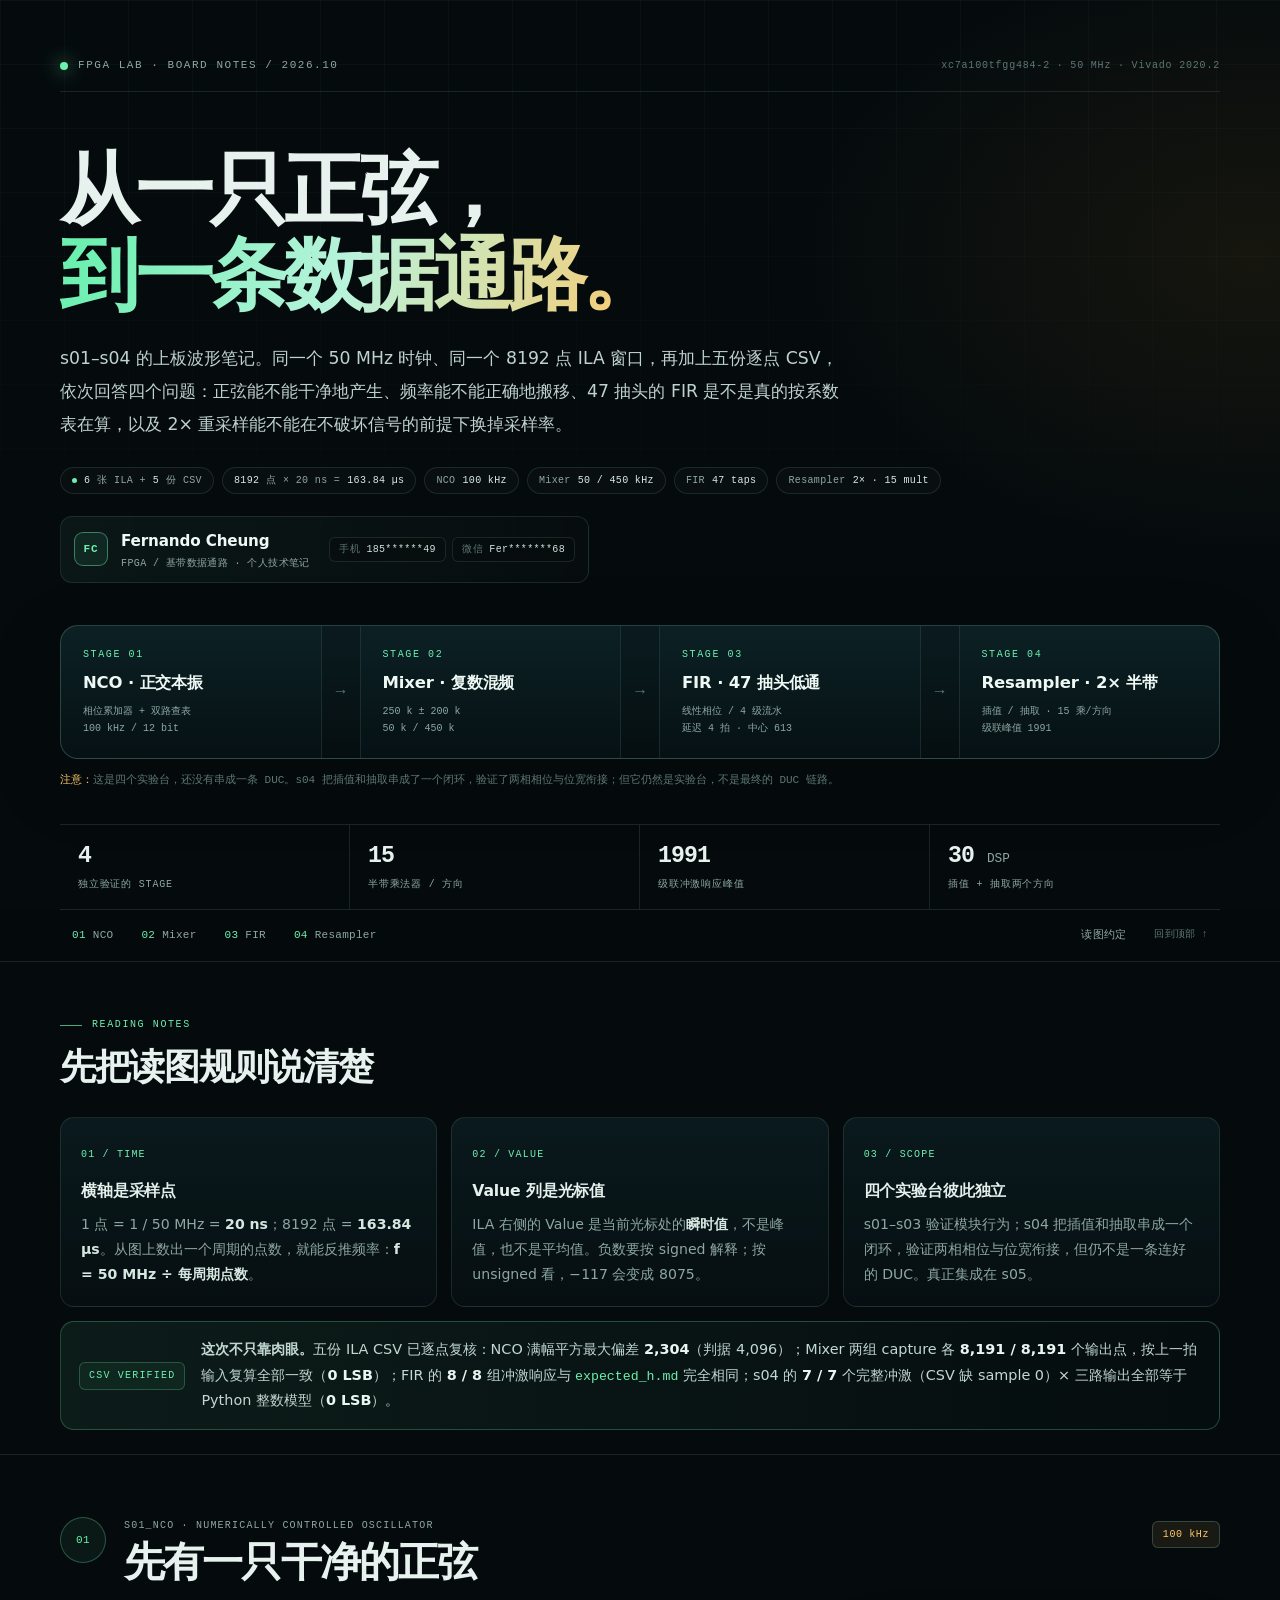
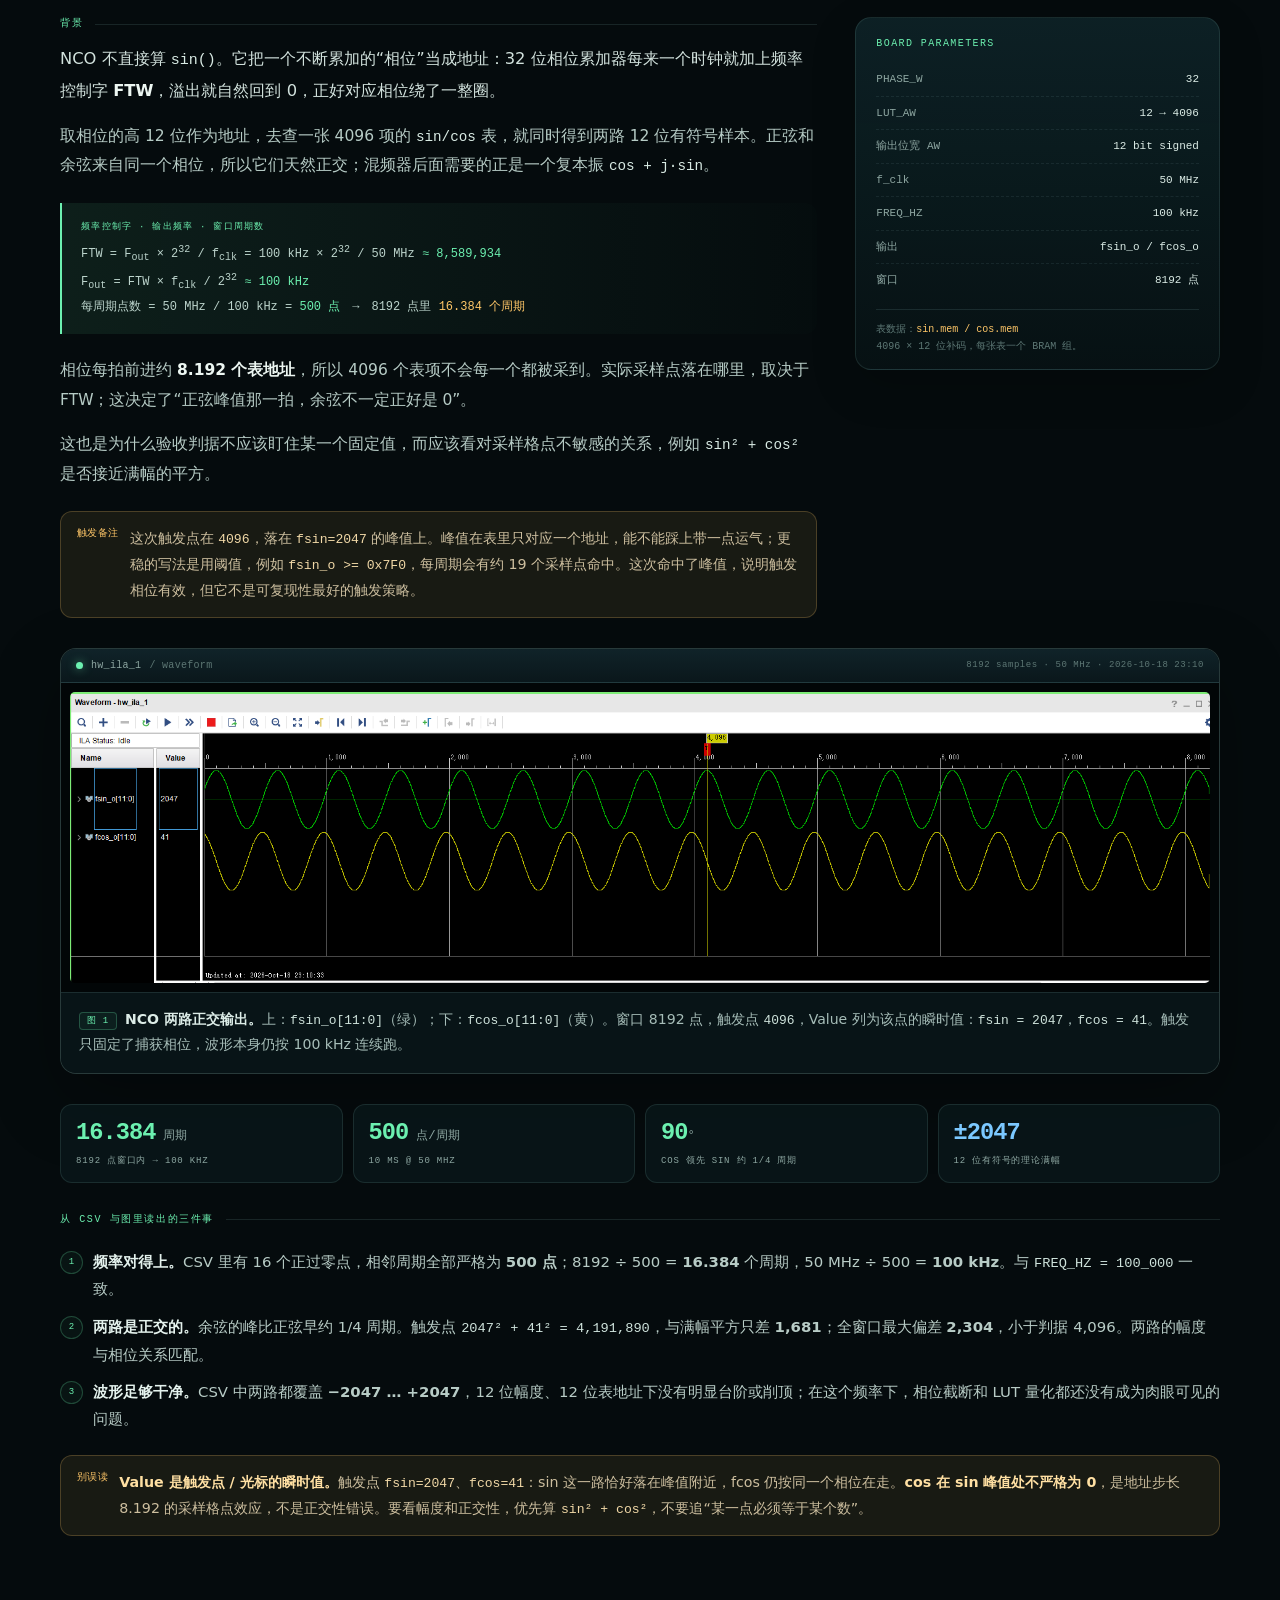
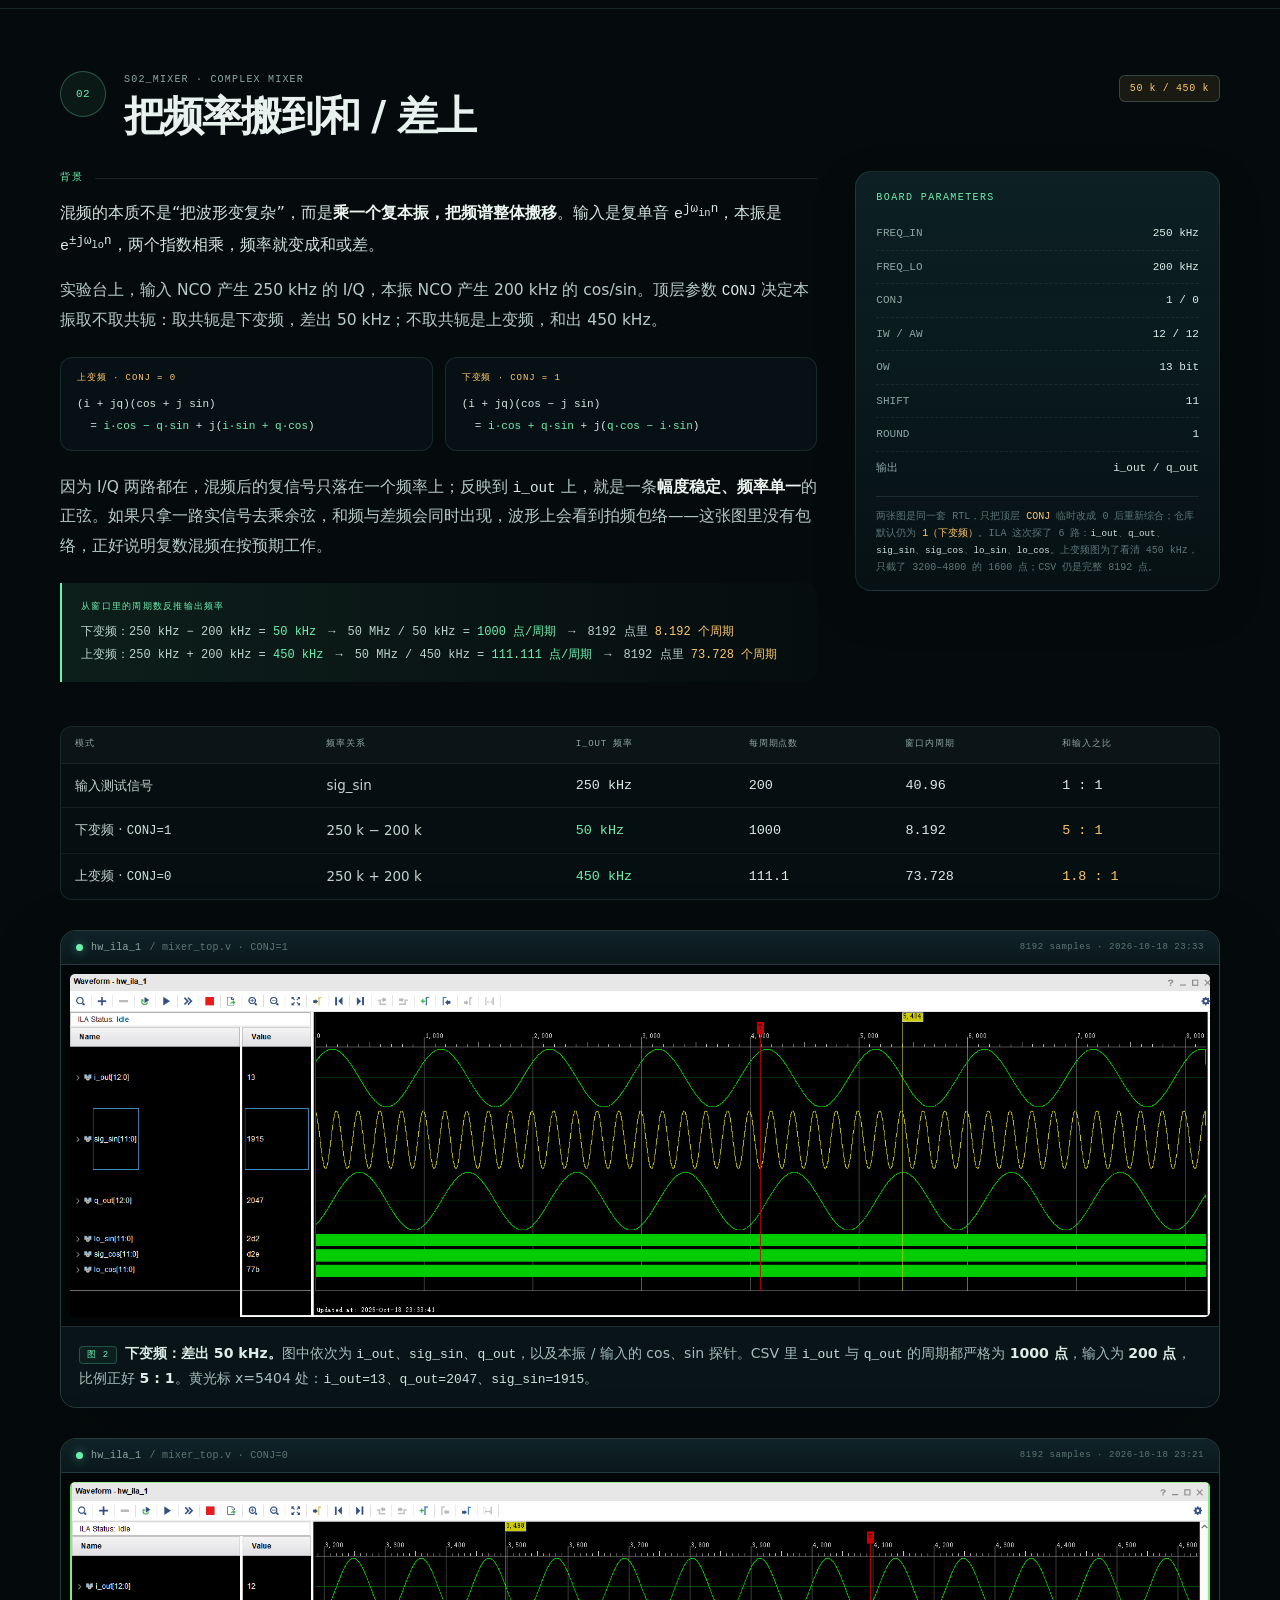
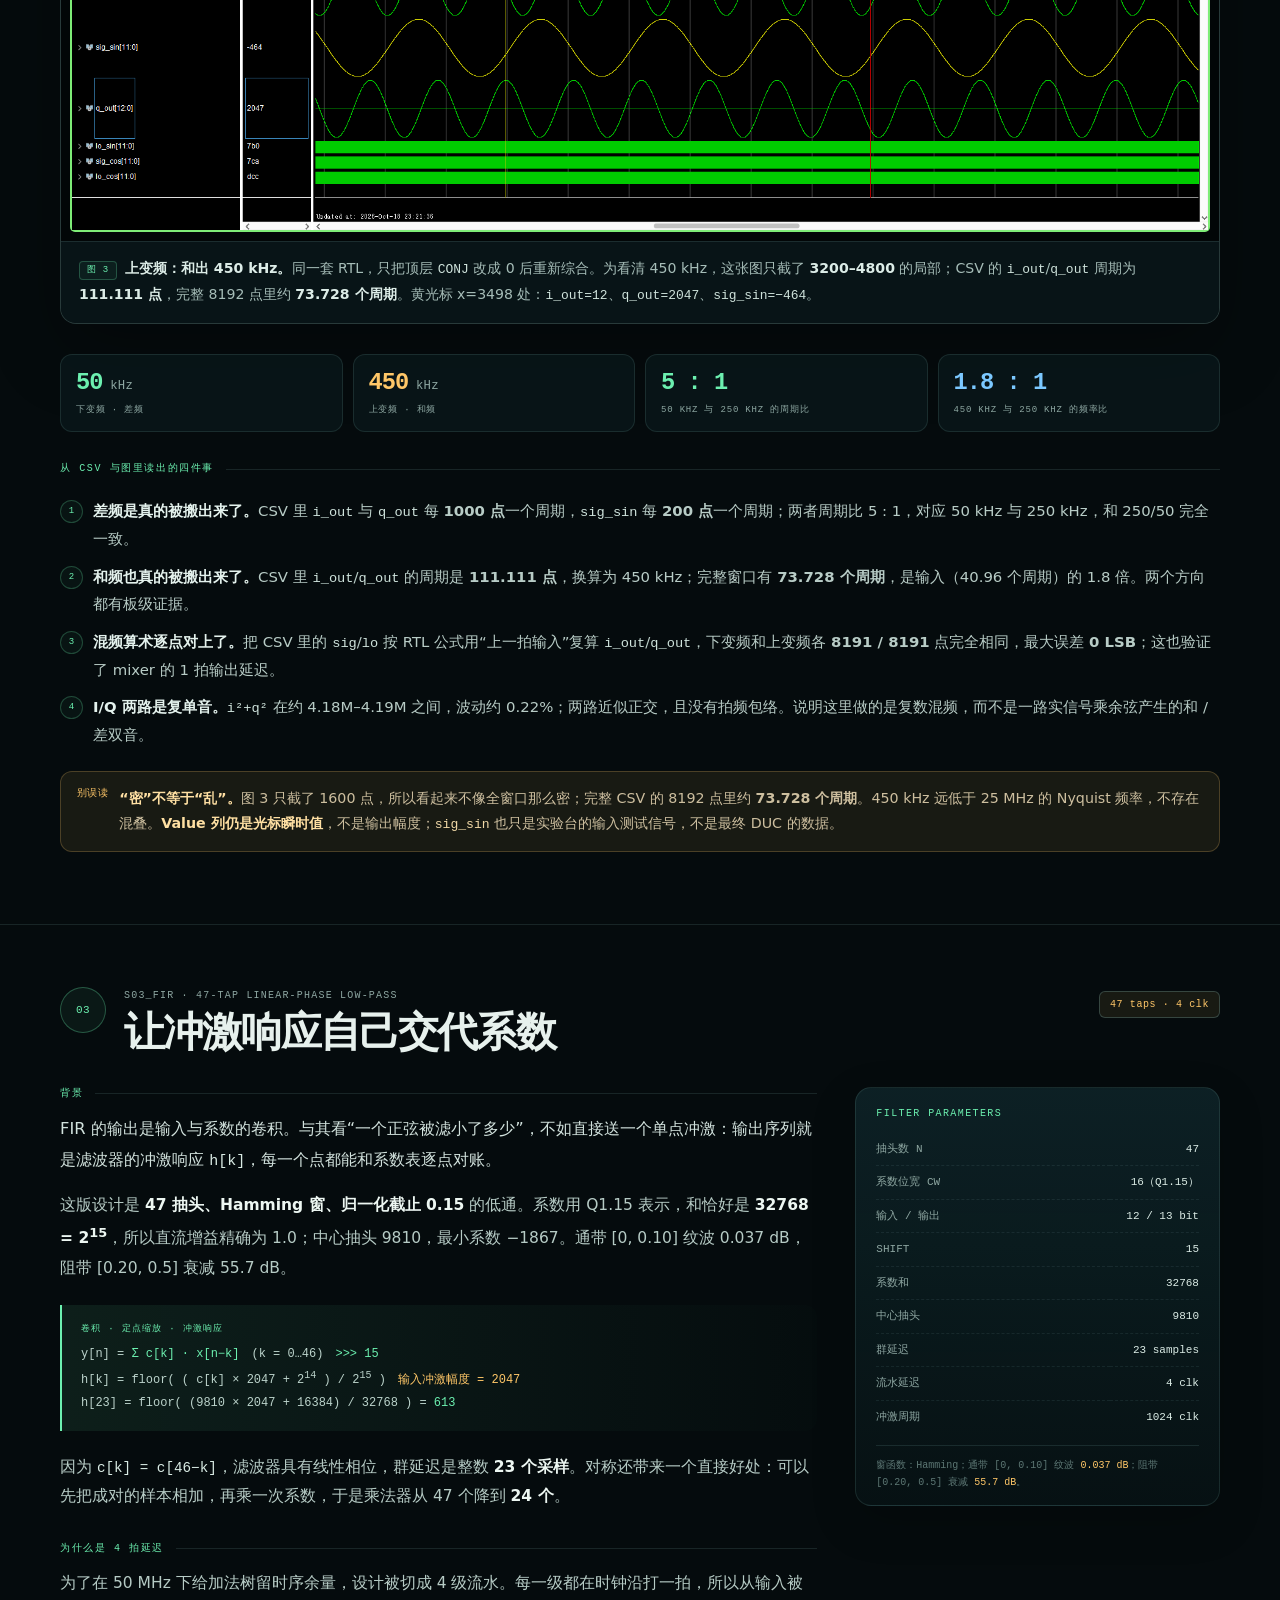
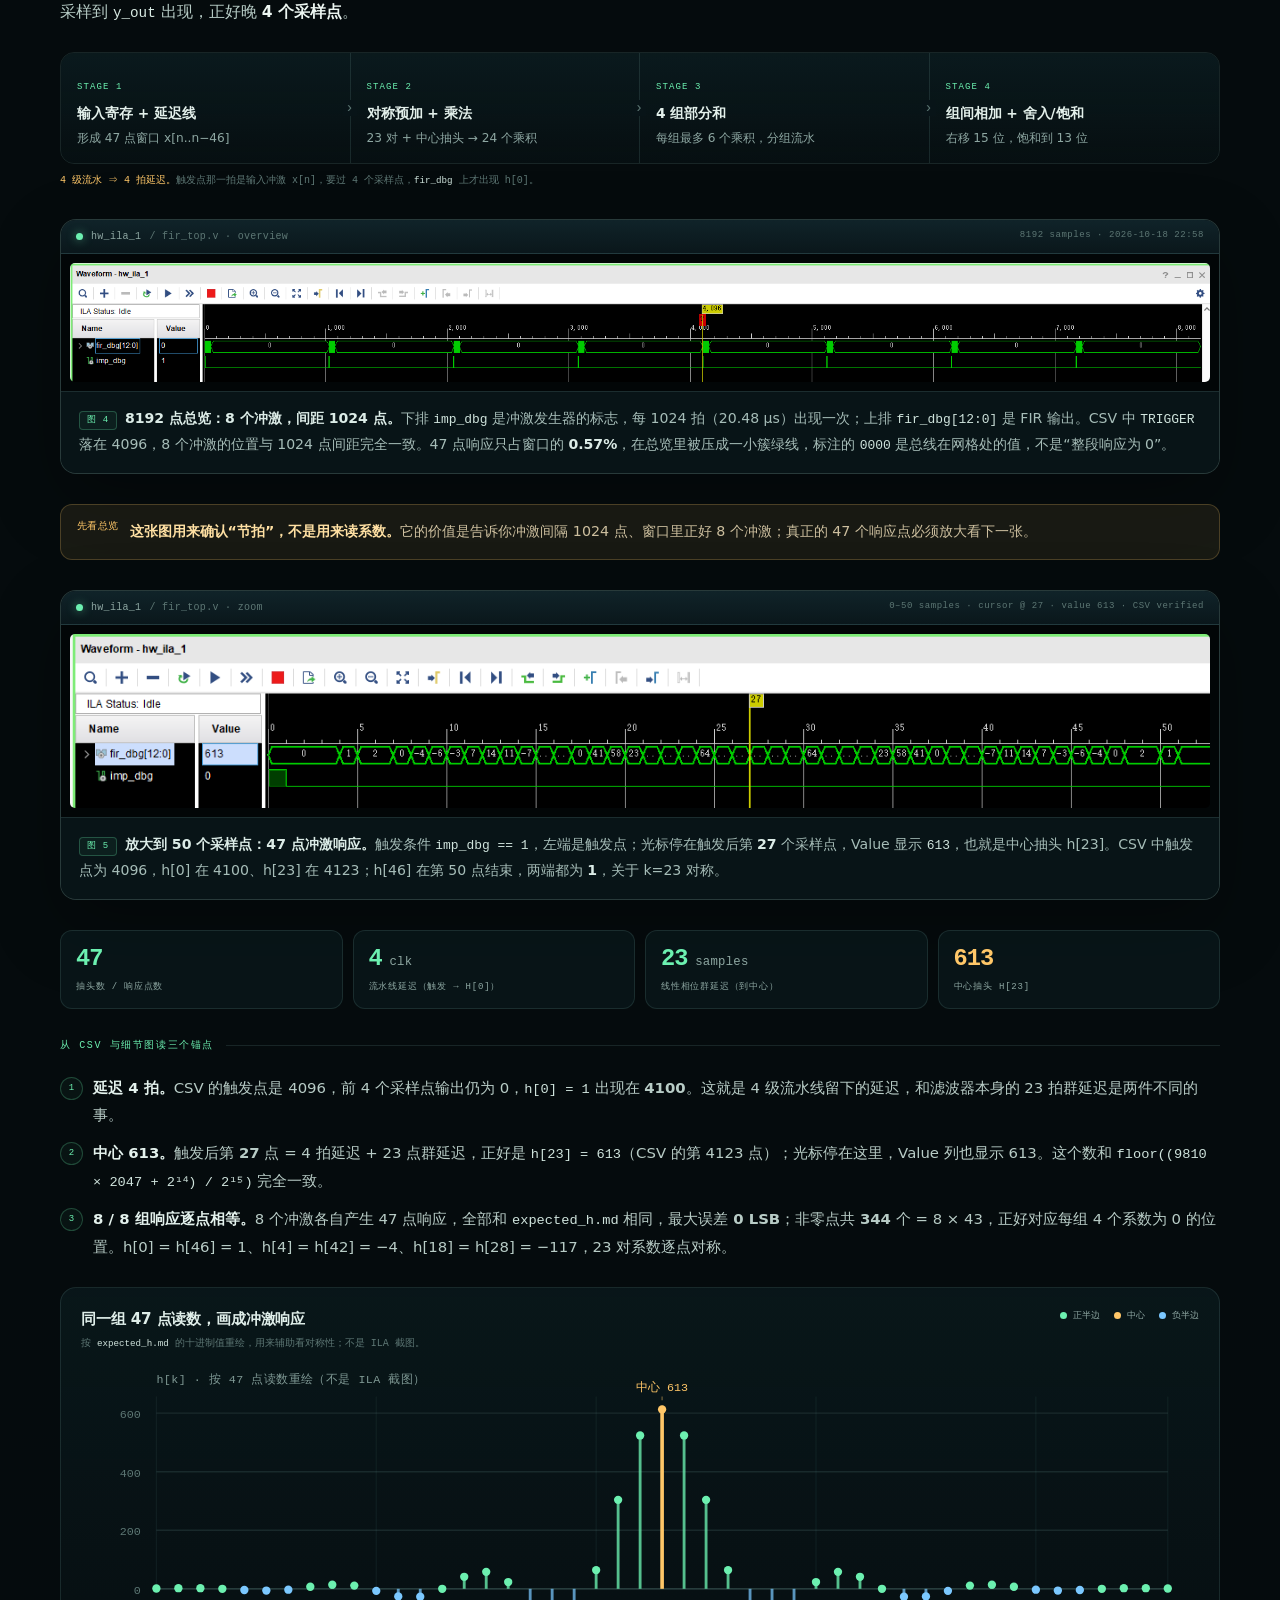
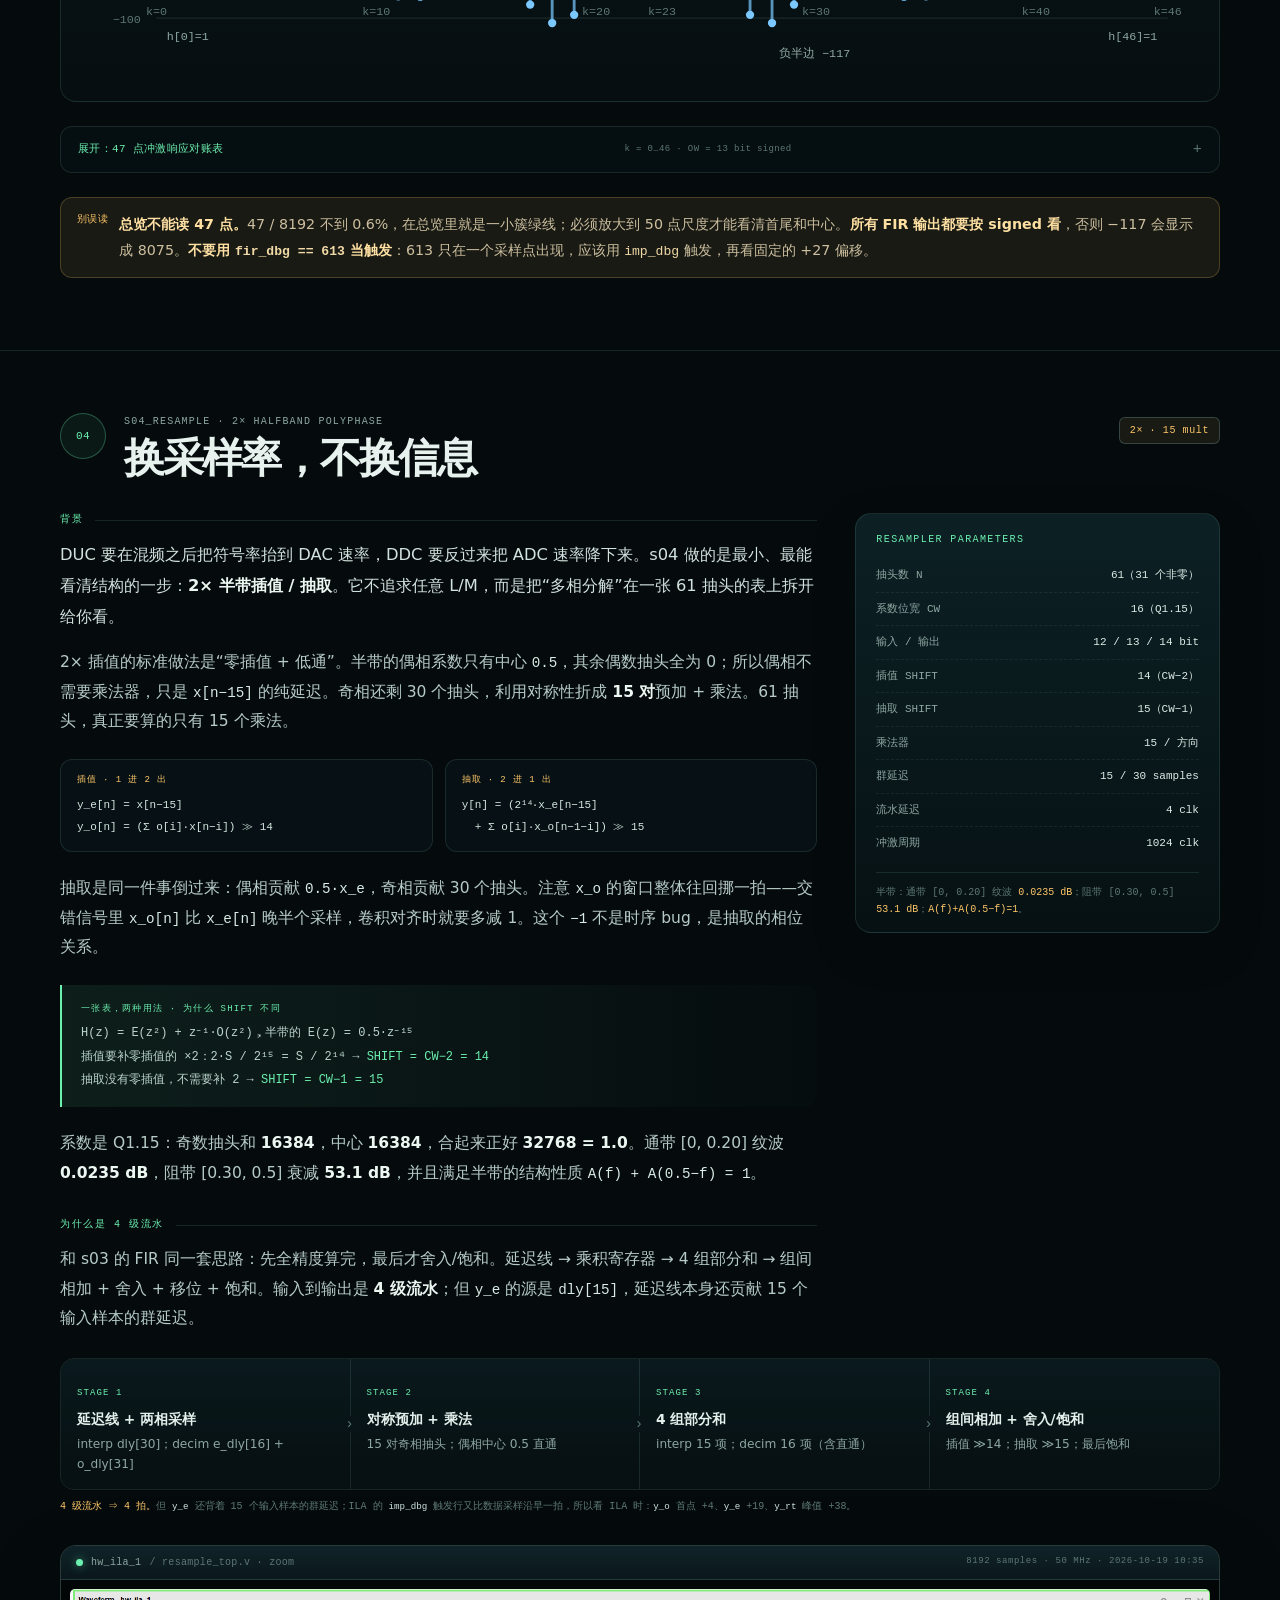
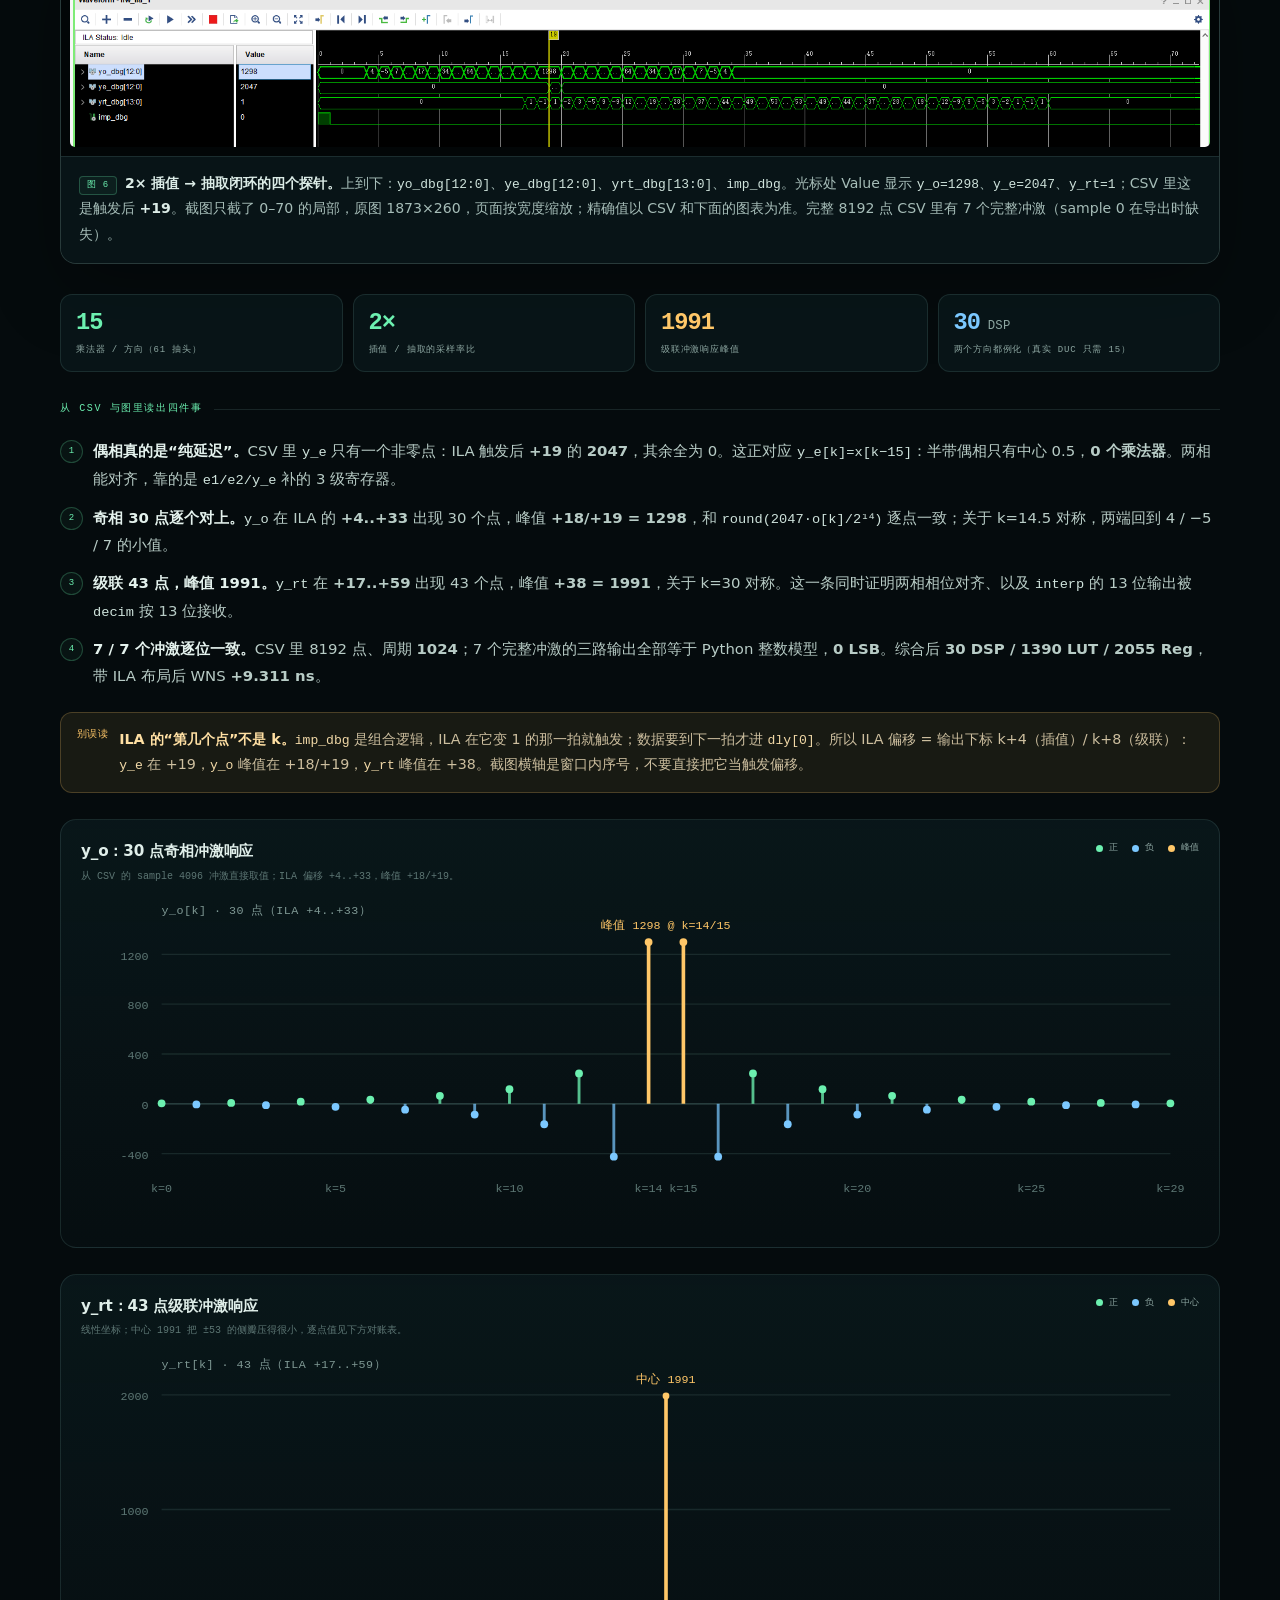
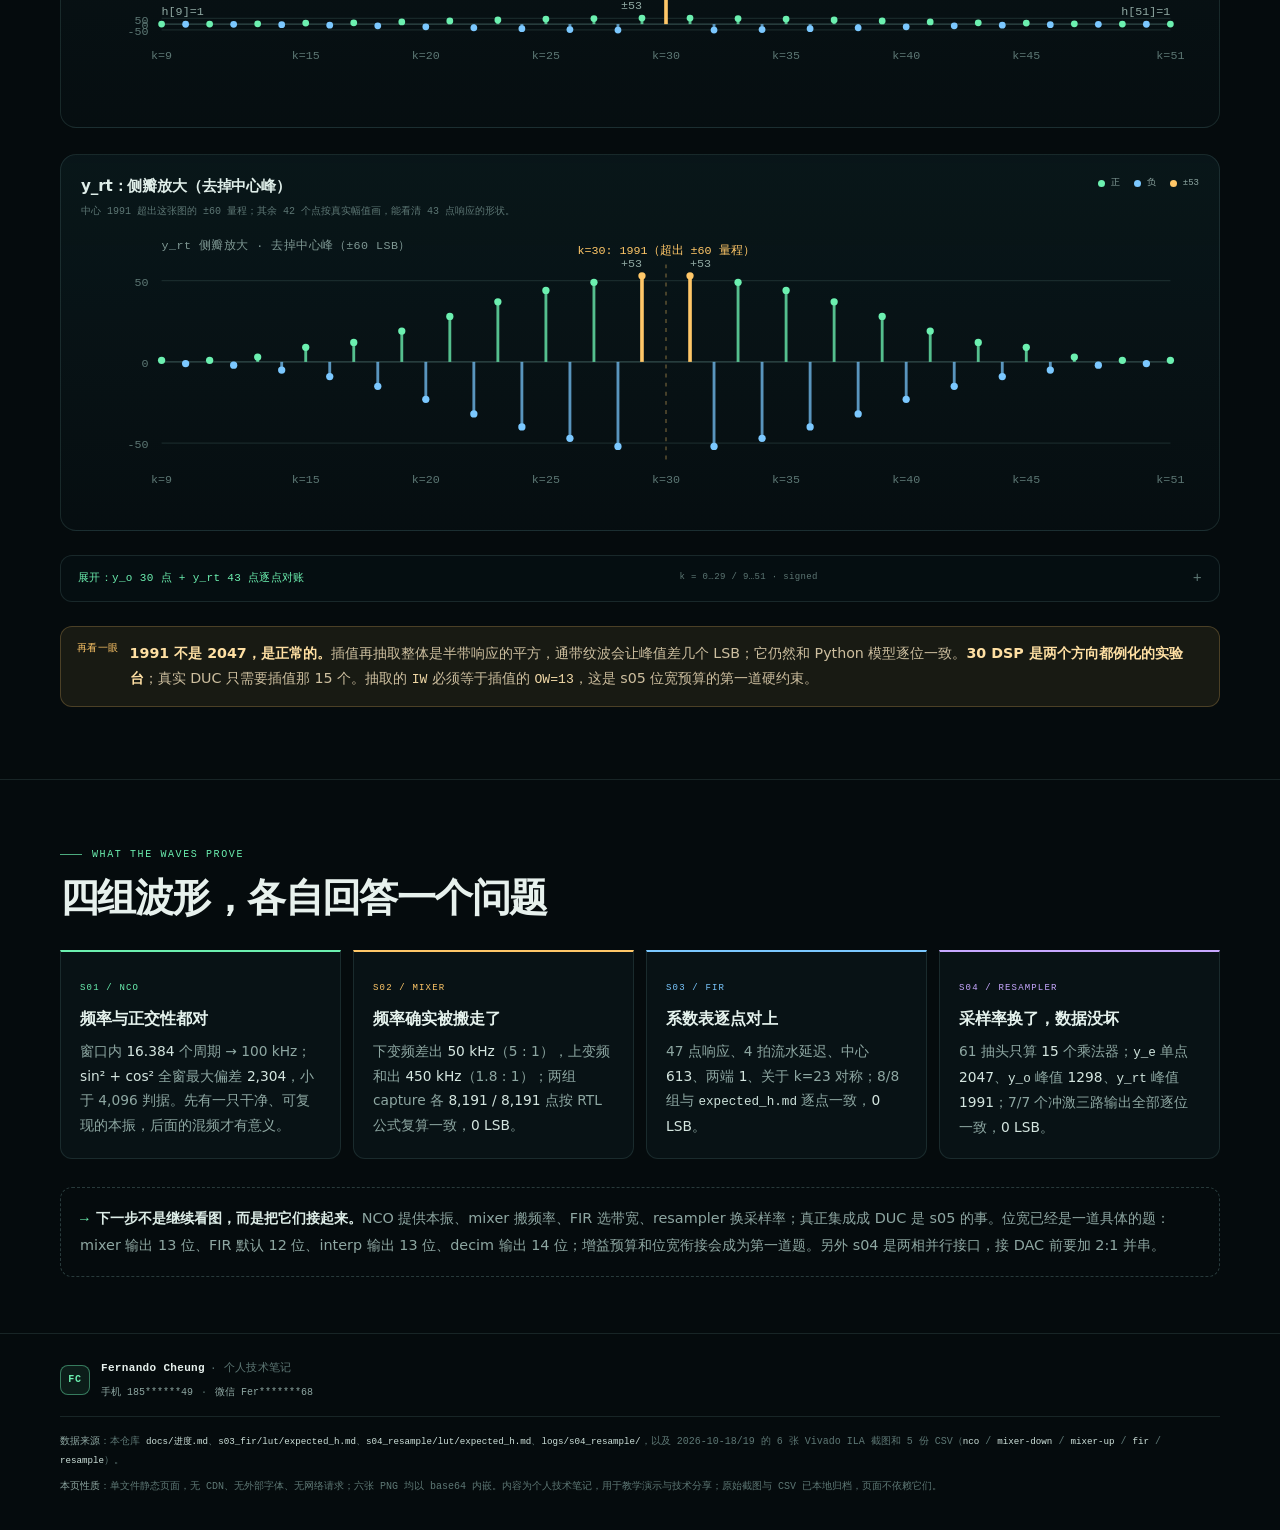
==== index.html @ c8199380 "add s01-s04 FPGA showcase page" ====
<!DOCTYPE html>
<html lang="zh-CN">
<head>
<meta charset="UTF-8">
<meta name="viewport" content="width=device-width, initial-scale=1.0">
<meta name="color-scheme" content="dark">
<meta name="description" content="FPGA 基带数据通路 s01–s04 的 ILA 上板波形与 CSV 对账笔记：100 kHz NCO、复数混频的和频/差频、47 抽头 FIR、2× 半带插值/抽取。作者 Fernando Cheung。">
<meta name="author" content="Fernando Cheung">
<title>从一只正弦，到一条数据通路 · s01–s04 ILA + CSV 波形笔记</title>
<style>
:root{
  --bg:#050b0d;
  --bg-2:#071419;
  --panel:rgba(12,28,32,.82);
  --panel-2:rgba(8,19,22,.9);
  --line:rgba(133,184,178,.15);
  --line-strong:rgba(133,184,178,.28);
  --text:#e7f1ed;
  --body:#b6cbc5;
  --muted:#8ea7a2;
  --faint:#5d7774;
  --green:#6cf0b0;
  --green-soft:rgba(108,240,176,.10);
  --amber:#ffc768;
  --amber-soft:rgba(255,199,104,.08);
  --blue:#7bc8ff;
  --violet:#c8a8ff;
  --red:#ff8a80;
  --mono:"Cascadia Code","SFMono-Regular","SF Mono",Consolas,"Liberation Mono",monospace;
  --sans:"Segoe UI","PingFang SC","Hiragino Sans GB","Microsoft YaHei",system-ui,-apple-system,sans-serif;
}
*,*::before,*::after{box-sizing:border-box}
html{scroll-behavior:smooth}
body{
  margin:0;
  background:
    radial-gradient(900px 620px at 8% -8%, rgba(32,110,92,.23), transparent 64%),
    radial-gradient(760px 500px at 98% 2%, rgba(143,99,26,.12), transparent 60%),
    var(--bg);
  color:var(--body);
  font-family:var(--sans);
  font-size:16px;
  line-height:1.75;
  -webkit-font-smoothing:antialiased;
  text-rendering:optimizeLegibility;
}
body::before{
  content:"";
  position:fixed;
  inset:0;
  z-index:-1;
  pointer-events:none;
  background-image:
    linear-gradient(rgba(125,182,174,.055) 1px, transparent 1px),
    linear-gradient(90deg, rgba(125,182,174,.055) 1px, transparent 1px);
  background-size:64px 64px;
  -webkit-mask-image:linear-gradient(to bottom, rgba(0,0,0,.85), transparent 72%);
  mask-image:linear-gradient(to bottom, rgba(0,0,0,.85), transparent 72%);
}
::selection{background:rgba(108,240,176,.25);color:#fff}
img{max-width:100%;display:block}
a{color:inherit}
code{font-family:var(--mono);font-size:.92em;color:#cfe3dc}
.wrap{width:min(1160px, calc(100% - 48px));margin-inline:auto}

/* ---------- hero ---------- */
.hero{padding:58px 0 0}
.topline{
  display:flex;align-items:center;justify-content:space-between;gap:20px;
  padding-bottom:18px;border-bottom:1px solid var(--line);
}
.brand{display:flex;align-items:center;gap:10px;color:var(--muted);
  font:11px/1.4 var(--mono);letter-spacing:.14em;text-transform:uppercase}
.brand-dot{width:8px;height:8px;border-radius:50%;background:var(--green);
  box-shadow:0 0 18px rgba(108,240,176,.9);flex:none}
.topline .board{font:10px/1.4 var(--mono);letter-spacing:.08em;color:var(--faint);
  text-align:right;white-space:nowrap}
.hero h1{
  margin:56px 0 24px;
  max-width:1040px;
  color:var(--text);
  font-size:clamp(2.5rem, 6.2vw, 5.15rem);
  line-height:1.07;
  letter-spacing:-.055em;
  font-weight:760;
}
.hero h1 span{
  color:transparent;
  background:linear-gradient(108deg, var(--green) 4%, #b8f3dc 48%, var(--amber) 102%);
  -webkit-background-clip:text;background-clip:text;
}
.lede{max-width:780px;margin:0;color:#c0d2cd;font-size:clamp(1rem,1.35vw,1.13rem);line-height:1.9}
.meta{display:flex;flex-wrap:wrap;gap:8px;margin:26px 0 0}
.chip{
  display:inline-flex;align-items:center;gap:7px;
  border:1px solid var(--line);border-radius:999px;
  padding:6px 11px;background:rgba(255,255,255,.018);
  color:var(--muted);font:10px/1.3 var(--mono);letter-spacing:.035em;
}
.chip b{color:#d9ebe4;font-weight:500}
.chip .dot{width:5px;height:5px;border-radius:50%;background:var(--green);flex:none}

/* ---------- identity ---------- */
.identity{
  display:flex;align-items:center;gap:13px;flex-wrap:wrap;
  width:fit-content;max-width:100%;
  margin:22px 0 0;padding:11px 13px;
  border:1px solid var(--line);border-radius:12px;
  background:linear-gradient(90deg, rgba(108,240,176,.055), rgba(255,255,255,.012));
}
.identity-mark{
  display:grid;place-items:center;width:34px;height:34px;flex:none;
  border:1px solid rgba(108,240,176,.45);border-radius:9px;
  color:var(--green);font:600 11px/1 var(--mono);letter-spacing:.08em;
  background:rgba(108,240,176,.08);
}
.identity-who{display:flex;flex-direction:column;gap:2px;min-width:0}
.identity-who b{color:#eef8f4;font-size:.95rem;font-weight:620;letter-spacing:-.01em}
.identity-who small{color:var(--muted);font:10px/1.5 var(--mono);letter-spacing:.04em}
.identity-contacts{display:flex;flex-wrap:wrap;gap:6px;margin-left:6px}
.identity-contact{display:inline-flex;align-items:center;gap:6px;padding:5px 9px;border:1px solid var(--line);border-radius:6px;background:rgba(0,0,0,.16);font:10px/1.3 var(--mono);white-space:nowrap}
.identity-contact .k{color:var(--faint);letter-spacing:.08em}
.identity-contact .v{color:#cfe3dc;letter-spacing:.03em}

.chain{
  display:grid;grid-template-columns:1fr 40px 1fr 40px 1fr 40px 1fr;
  margin:42px 0 10px;border:1px solid var(--line-strong);border-radius:18px;
  overflow:hidden;background:linear-gradient(180deg, rgba(13,35,39,.9), rgba(7,19,22,.84));
  box-shadow:0 22px 70px rgba(0,0,0,.24);
}
.chain-node{padding:22px 22px 21px;text-decoration:none;display:block;transition:background .2s ease}
.chain-node:hover{background:rgba(108,240,176,.045)}
.chain-node .step{display:block;color:var(--green);font:10px/1.4 var(--mono);letter-spacing:.16em;margin-bottom:7px}
.chain-node .node-title{display:block;color:#eef8f4;font-size:1.03rem;font-weight:650;letter-spacing:-.01em}
.chain-node .node-sub{display:block;color:var(--muted);font:10px/1.7 var(--mono);margin-top:5px}
.chain-arrow{
  display:flex;align-items:center;justify-content:center;
  border-left:1px solid var(--line);border-right:1px solid var(--line);
  color:var(--faint);font:16px var(--mono);background:rgba(0,0,0,.16);
}
.chain-note{margin:12px 0 0;color:var(--faint);font:11px/1.7 var(--mono)}
.chain-note b{color:var(--amber);font-weight:500}

.stats{display:grid;grid-template-columns:repeat(4,1fr);margin:34px 0 0;border-top:1px solid var(--line);border-bottom:1px solid var(--line)}
.stat{padding:18px 18px 17px;border-right:1px solid var(--line)}
.stat:last-child{border-right:0}
.stat b{display:block;color:var(--text);font:600 1.45rem/1.2 var(--mono);letter-spacing:-.04em}
.stat b small{font-size:.55em;color:var(--muted);letter-spacing:0;font-weight:400}
.stat span{display:block;margin-top:6px;color:var(--muted);font:10px/1.5 var(--mono);letter-spacing:.08em;text-transform:uppercase}

/* ---------- nav ---------- */
.stage-nav{
  position:sticky;top:0;z-index:20;
  background:rgba(5,11,13,.86);
  border-bottom:1px solid var(--line);
  backdrop-filter:blur(16px);-webkit-backdrop-filter:blur(16px);
}
.stage-nav .wrap{display:flex;align-items:center;gap:4px;overflow-x:auto;padding:11px 0;scrollbar-width:none}
.stage-nav .wrap::-webkit-scrollbar{display:none}
.stage-nav a{
  display:inline-flex;align-items:center;gap:7px;white-space:nowrap;
  padding:7px 12px;border-radius:999px;text-decoration:none;
  color:var(--muted);font:11px/1.4 var(--mono);letter-spacing:.025em;
  transition:background .18s ease,color .18s ease;
}
.stage-nav a:hover{background:rgba(108,240,176,.07);color:var(--text)}
.stage-nav a .n{color:var(--green)}
.stage-nav .spacer{flex:1}
.stage-nav .top-link{color:var(--faint);font-size:10px}

/* ---------- reading ---------- */
.reading{padding:56px 0 24px}
.section-kicker{display:flex;align-items:center;gap:10px;margin:0 0 12px;color:var(--green);font:10px/1.4 var(--mono);letter-spacing:.16em;text-transform:uppercase}
.section-kicker::before{content:"";width:22px;height:1px;background:var(--green);opacity:.7}
.reading h2{max-width:760px;margin:0;color:var(--text);font-size:clamp(1.6rem,3vw,2.25rem);line-height:1.25;letter-spacing:-.035em;font-weight:680}
.read-grid{display:grid;grid-template-columns:repeat(3,1fr);gap:14px;margin-top:28px}
.read-card{border:1px solid var(--line);border-radius:14px;padding:20px 20px 19px;background:linear-gradient(180deg, rgba(13,32,36,.7), rgba(7,18,21,.55))}
.read-card .num{color:var(--green);font:10px/1.2 var(--mono);letter-spacing:.12em}
.read-card h3{margin:11px 0 7px;color:#e3f0eb;font-size:.98rem;font-weight:640;letter-spacing:-.01em}
.read-card p{margin:0;color:var(--muted);font-size:.88rem;line-height:1.78}
.read-card p b{color:#d6e7e1;font-weight:600}
.verify-strip{
  display:grid;grid-template-columns:auto 1fr;gap:16px;align-items:center;
  margin-top:14px;padding:15px 18px;border:1px solid rgba(108,240,176,.26);border-radius:14px;
  background:linear-gradient(90deg,rgba(108,240,176,.075),rgba(108,240,176,.012));
}
.verify-label{
  white-space:nowrap;padding:6px 9px;border:1px solid rgba(108,240,176,.24);border-radius:6px;
  color:var(--green);background:rgba(108,240,176,.05);font:10px/1.4 var(--mono);letter-spacing:.12em;
}
.verify-strip p{margin:0;color:#c2d8d1;font-size:.9rem;line-height:1.8}
.verify-strip p b{color:#e8f7f1;font-weight:600}
.verify-strip code{color:var(--green)}

/* ---------- stage ---------- */
.stage{padding:62px 0 72px;border-top:1px solid var(--line);scroll-margin-top:64px}
.stage-head{display:flex;align-items:flex-start;gap:18px;margin-bottom:30px}
.stage-no{
  flex:none;width:46px;height:46px;display:grid;place-items:center;
  border:1px solid rgba(108,240,176,.3);border-radius:50%;
  color:var(--green);background:rgba(108,240,176,.055);
  font:11px/1 var(--mono);letter-spacing:.04em;
}
.stage-title{flex:1;min-width:0}
.stage-kicker{margin:1px 0 6px;color:var(--muted);font:10px/1.5 var(--mono);letter-spacing:.12em;text-transform:uppercase}
.stage-title h2{margin:0;color:var(--text);font-size:clamp(1.7rem,3.2vw,2.65rem);line-height:1.17;letter-spacing:-.045em;font-weight:700}
.stage-tag{
  flex:none;margin-top:4px;padding:6px 10px;border:1px solid var(--line-strong);border-radius:6px;
  color:var(--amber);background:var(--amber-soft);font:10px/1.3 var(--mono);letter-spacing:.06em;white-space:nowrap;
}
.stage-intro{display:grid;grid-template-columns:minmax(0,1.62fr) minmax(270px,.78fr);gap:38px;align-items:start;margin-bottom:18px}
.narrative p{margin:0;color:var(--body);font-size:.97rem;line-height:1.9}
.narrative p + p{margin-top:15px}
.narrative p.lead{color:#d2e2dd;font-size:1.02rem}
.narrative strong{color:#edf7f2;font-weight:600}
.narrative code{color:#d9ebe4}
.label{display:flex;align-items:center;gap:12px;margin:30px 0 13px;color:var(--green);font:10px/1.4 var(--mono);letter-spacing:.16em;text-transform:uppercase}
.label::after{content:"";height:1px;flex:1;background:var(--line)}
.narrative .label:first-child{margin-top:0}
.spec{
  border:1px solid var(--line);border-radius:16px;padding:19px 20px 14px;
  background:linear-gradient(180deg, rgba(15,37,41,.84), rgba(7,19,22,.78));
  box-shadow:0 16px 45px rgba(0,0,0,.18);
}
.spec h3{margin:0 0 12px;color:var(--green);font:10px/1.4 var(--mono);letter-spacing:.14em;text-transform:uppercase}
.spec dl{display:grid;grid-template-columns:1fr auto;margin:0}
.spec dt,.spec dd{margin:0;padding:8px 0;border-bottom:1px dashed rgba(133,184,178,.11);font:11px/1.5 var(--mono)}
.spec dt{color:var(--muted)}
.spec dd{color:#dbece6;text-align:right;padding-left:16px}
.spec dt:last-of-type,.spec dd:last-of-type{border-bottom:0}
.spec .foot{margin:12px 0 0;padding-top:11px;border-top:1px solid var(--line);color:var(--faint);font:10px/1.7 var(--mono)}
.spec .foot b{color:var(--amber);font-weight:500}

.equation{
  margin:22px 0;padding:16px 19px 15px;border-left:2px solid var(--green);
  border-radius:0 12px 12px 0;
  background:linear-gradient(90deg, rgba(108,240,176,.085), rgba(108,240,176,.012));
  color:#bcd4cc;font:12px/1.95 var(--mono);
  overflow-x:auto;
}
.equation .title{display:block;margin-bottom:4px;color:var(--green);font-size:9px;letter-spacing:.14em;text-transform:uppercase}
.equation strong{color:var(--green);font-weight:500}
.equation em{color:var(--amber);font-style:normal}
.eq-pair{display:grid;grid-template-columns:1fr 1fr;gap:12px;margin:22px 0}
.eq-card{border:1px solid var(--line);border-radius:12px;padding:14px 16px 13px;background:rgba(10,24,28,.58)}
.eq-card .tag{display:block;margin-bottom:8px;color:var(--amber);font:9px/1.4 var(--mono);letter-spacing:.1em;text-transform:uppercase}
.eq-card code{display:block;color:#d6e8e1;font:11px/2 var(--mono);white-space:nowrap;overflow-x:auto;scrollbar-width:thin}
.eq-card code span{color:var(--green)}

.note{
  display:grid;grid-template-columns:auto 1fr;gap:11px;
  margin-top:22px;padding:14px 16px;border:1px solid rgba(255,199,104,.22);
  border-radius:12px;background:var(--amber-soft);color:#cdbf9f;font-size:.89rem;line-height:1.8;
}
.note .mark{color:var(--amber);font:10px/1.6 var(--mono);letter-spacing:.04em}
.note strong{color:#ffe0a3;font-weight:600}
.note code{color:#f1d9a7}

/* ---------- screenshots ---------- */
.shot{
  margin:30px 0 30px;border:1px solid var(--line-strong);border-radius:16px;overflow:hidden;
  background:#04090b;box-shadow:0 26px 70px rgba(0,0,0,.3);
}
.shot-bar{display:flex;align-items:center;gap:8px;padding:9px 15px;border-bottom:1px solid var(--line);
  background:linear-gradient(180deg, #102329, #0a171b);color:var(--muted);font:10px/1.5 var(--mono);letter-spacing:.03em}
.shot-bar .dot{width:7px;height:7px;border-radius:50%;background:var(--green);box-shadow:0 0 10px rgba(108,240,176,.55);flex:none}
.shot-bar .path{color:var(--faint)}
.shot-bar .shot-meta{margin-left:auto;color:var(--faint);font-size:9px;letter-spacing:.06em;text-align:right}
.shot-img{padding:9px;background:#020607}
.shot-img img{width:100%;height:auto;border-radius:5px;background:#000}
.shot figcaption{padding:14px 18px 16px;border-top:1px solid var(--line);background:rgba(10,24,27,.78);color:#a6bdb8;font-size:.88rem;line-height:1.8}
.fig-tag{display:inline-block;margin-right:8px;padding:2px 7px;border:1px solid rgba(108,240,176,.25);border-radius:4px;
  color:var(--green);background:rgba(108,240,176,.05);font:9px/1.4 var(--mono);letter-spacing:.08em;vertical-align:1px;white-space:nowrap}
.shot figcaption b{color:#dcece7;font-weight:600}

.readouts{display:grid;grid-template-columns:repeat(4,1fr);gap:10px;margin:18px 0 30px}
.readout{border:1px solid var(--line);border-radius:12px;padding:14px 15px 13px;background:rgba(12,28,32,.58)}
.readout .val{color:var(--green);font:600 clamp(1.15rem,2vw,1.48rem)/1.2 var(--mono);letter-spacing:-.04em}
.readout .val small{font-size:.52em;color:var(--muted);font-weight:400;letter-spacing:.02em}
.readout .lbl{margin-top:7px;color:var(--muted);font:9px/1.55 var(--mono);letter-spacing:.09em;text-transform:uppercase}
.readout.amber .val{color:var(--amber)}
.readout.blue .val{color:var(--blue)}

.evidence{list-style:none;padding:0;margin:22px 0}
.evidence li{display:grid;grid-template-columns:23px 1fr;gap:10px;margin:0 0 11px;color:#b8ccc6;font-size:.93rem;line-height:1.8}
.evidence li:last-child{margin-bottom:0}
.evidence .idx{width:23px;height:23px;display:grid;place-items:center;margin-top:2px;border:1px solid rgba(108,240,176,.24);border-radius:50%;
  color:var(--green);background:rgba(108,240,176,.04);font:9px/1 var(--mono)}
.evidence strong{color:#e4f2ed;font-weight:600}

.table-wrap{margin:22px 0;border:1px solid var(--line);border-radius:12px;overflow-x:auto;background:rgba(8,20,23,.46)}
.data-table{width:100%;border-collapse:collapse;min-width:650px;font-size:.84rem}
.data-table th{padding:11px 14px;border-bottom:1px solid var(--line);background:rgba(255,255,255,.022);
  color:var(--muted);font:9px/1.5 var(--mono);letter-spacing:.1em;text-transform:uppercase;text-align:left;white-space:nowrap}
.data-table td{padding:11px 14px;border-bottom:1px solid rgba(133,184,178,.09);color:#c2d4ce;line-height:1.6}
.data-table tr:last-child td{border-bottom:0}
.data-table td.num{font-family:var(--mono);color:#dcece6;white-space:nowrap}
.data-table td.hl{font-family:var(--mono);color:var(--green);white-space:nowrap}
.data-table td.amber{font-family:var(--mono);color:var(--amber);white-space:nowrap}
.data-table small{color:var(--faint);font-size:.92em}

.pipeline{display:grid;grid-template-columns:repeat(4,1fr);margin:24px 0 8px;border:1px solid var(--line);border-radius:14px;overflow:hidden}
.pipe{position:relative;padding:17px 16px 15px;border-right:1px solid var(--line);background:linear-gradient(180deg, rgba(13,32,36,.7), rgba(8,19,22,.52))}
.pipe:last-child{border-right:0}
.pipe .pno{color:var(--green);font:9px/1.4 var(--mono);letter-spacing:.12em}
.pipe strong{display:block;margin:6px 0 4px;color:#e3f0eb;font-size:.86rem;font-weight:620;line-height:1.45}
.pipe small{display:block;color:var(--muted);font-size:.76rem;line-height:1.65}
.pipe::after{content:"›";position:absolute;right:-7px;top:50%;z-index:2;width:14px;transform:translateY(-50%);
  color:var(--faint);background:#081418;text-align:center;font:14px var(--mono)}
.pipe:last-child::after{display:none}
.pipeline-foot{margin:0 0 24px;color:var(--faint);font:10px/1.7 var(--mono)}
.pipeline-foot b{color:var(--amber);font-weight:500}

.chart-card{margin:26px 0 20px;border:1px solid var(--line);border-radius:16px;padding:18px 20px 13px;background:linear-gradient(180deg, rgba(12,29,33,.64), rgba(7,18,21,.55))}
.chart-head{display:flex;justify-content:space-between;align-items:flex-start;gap:20px;margin-bottom:8px}
.chart-head h3{margin:0;color:#dfeee9;font-size:.95rem;font-weight:620;letter-spacing:-.01em}
.chart-head p{margin:4px 0 0;color:var(--faint);font:10px/1.6 var(--mono)}
.scroll-hint{display:none;margin:6px 0 0;color:var(--amber);font:9px/1.6 var(--mono);letter-spacing:.03em}
.chart-scroll{overflow-x:auto;overflow-y:hidden;padding-bottom:3px;scrollbar-width:thin;scrollbar-color:var(--line-strong) transparent}
.legend{display:flex;flex-wrap:wrap;gap:14px;color:var(--muted);font:9px/1.6 var(--mono);padding-top:3px}
.legend span{display:inline-flex;align-items:center;gap:6px;white-space:nowrap}
.legend i{width:7px;height:7px;border-radius:50%;display:inline-block}
.legend .g{background:var(--green)}
.legend .a{background:var(--amber)}
.legend .b{background:var(--blue)}
.chart-svg{width:100%;min-width:800px;height:auto;display:block;overflow:visible}
.chart-svg text{fill:var(--faint);font-family:var(--mono);font-size:9px}
.chart-svg .gridline{stroke:rgba(133,184,178,.14);stroke-width:1}
.chart-svg .gridline.faint{stroke:rgba(133,184,178,.07)}
.chart-svg .zero{stroke:rgba(133,184,178,.35);stroke-width:1}
.chart-svg .center-line{stroke:rgba(255,199,104,.4);stroke-width:1;stroke-dasharray:3 4}
.chart-svg .stem{stroke-width:2.2}
.chart-svg .stem.pos{stroke:rgba(108,240,176,.78)}
.chart-svg .stem.neg{stroke:rgba(123,200,255,.72)}
.chart-svg .stem.center{stroke:var(--amber);stroke-width:2.8}
.chart-svg .dot.pos{fill:var(--green)}
.chart-svg .dot.neg{fill:var(--blue)}
.chart-svg .dot.center{fill:var(--amber)}
.chart-svg .annotation{fill:#91aaa4;font-size:9px}
.chart-svg .annotation.amber{fill:var(--amber)}
.chart-svg .axis-title{fill:#7f9994;font-size:9px;letter-spacing:.04em}

details.ledger{margin:24px 0;border:1px solid var(--line);border-radius:12px;background:rgba(8,20,23,.44);overflow:hidden}
details.ledger summary{list-style:none;cursor:pointer;padding:14px 17px;color:var(--green);font:11px/1.5 var(--mono);letter-spacing:.03em;
  display:flex;align-items:center;justify-content:space-between;gap:14px}
details.ledger summary::-webkit-details-marker{display:none}
details.ledger summary::after{content:"+";color:var(--faint);font:15px var(--mono)}
details.ledger[open] summary::after{content:"−"}
details.ledger summary span{color:var(--faint);font-size:9px;letter-spacing:.04em}
.ledger-body{padding:0 17px 17px;border-top:1px solid var(--line)}
.ledger-note{margin:12px 0 14px;color:var(--faint);font:10px/1.8 var(--mono)}
.ledger-note b{color:#c9ddd6;font-weight:500}
.ledger-grid{display:grid;grid-template-columns:repeat(6,1fr);gap:6px}
.ledger-item{display:flex;align-items:center;justify-content:space-between;gap:6px;padding:5px 7px;border:1px solid rgba(133,184,178,.1);border-radius:5px;
  color:var(--faint);font:10px/1.5 var(--mono);background:rgba(255,255,255,.012)}
.ledger-item b{color:#d4e6df;font-weight:500}
.ledger-item.center{border-color:rgba(255,199,104,.35);background:rgba(255,199,104,.06)}
.ledger-item.center b{color:var(--amber)}

/* ---------- closing ---------- */
.closing{padding:68px 0 56px;border-top:1px solid var(--line)}
.closing h2{max-width:760px;margin:0;color:var(--text);font-size:clamp(1.7rem,3.2vw,2.45rem);line-height:1.22;letter-spacing:-.04em;font-weight:700}
.conclusions{display:grid;grid-template-columns:repeat(4,1fr);gap:12px;margin:28px 0}
.conclusion{padding:19px 19px 18px;border:1px solid var(--line);border-top:2px solid var(--green);border-radius:0 0 12px 12px;background:rgba(11,26,30,.55)}
.conclusion:nth-child(2){border-top-color:var(--amber)}
.conclusion:nth-child(3){border-top-color:var(--blue)}
.conclusion .ctag{color:var(--green);font:9px/1.5 var(--mono);letter-spacing:.13em}
.conclusion:nth-child(2) .ctag{color:var(--amber)}
.conclusion:nth-child(3) .ctag{color:var(--blue)}
.conclusion:nth-child(4){border-top-color:var(--violet)}
.conclusion:nth-child(4) .ctag{color:var(--violet)}
.conclusion h3{margin:8px 0 8px;color:#e5f2ed;font-size:1rem;line-height:1.5;font-weight:620}
.conclusion p{margin:0;color:var(--muted);font-size:.86rem;line-height:1.8}
.conclusion p b{color:#d5e6e0;font-weight:500}
.next{margin:22px 0 0;padding:17px 19px;border:1px dashed var(--line-strong);border-radius:12px;color:var(--muted);font-size:.9rem;line-height:1.85}
.next b{color:#dcece6;font-weight:600}
.next .arrow{color:var(--green);font-family:var(--mono);margin-right:7px}
footer{border-top:1px solid var(--line);padding:24px 0 34px;color:var(--faint);font:10px/1.9 var(--mono)}
footer p{margin:0}
footer p + p{margin-top:7px}
footer b{color:var(--muted);font-weight:500}
.footer-id{display:flex;align-items:center;gap:11px;margin:0 0 15px;padding-bottom:14px;border-bottom:1px solid var(--line)}
.footer-id .identity-mark{width:30px;height:30px;border-radius:8px;font-size:10px}
.footer-id .name{color:#dcece6;font-size:11px;letter-spacing:.03em}
.footer-id .name b{color:var(--text);font-weight:600}
.footer-id .name span{color:var(--faint);margin-left:5px}
.footer-id .contacts{margin-top:4px;color:var(--muted)}
.footer-id .contacts span + span::before{content:"·";margin:0 8px;color:var(--faint)}

/* ---------- responsive ---------- */
@media (max-width: 900px){
  .wrap{width:min(100% - 34px, 760px)}
  .stage-intro{grid-template-columns:1fr;gap:24px}
  .spec{max-width:none}
  .read-grid{grid-template-columns:1fr}
  .verify-strip{grid-template-columns:1fr;gap:10px}
  .stats{grid-template-columns:repeat(2,1fr)}
  .stat:nth-child(2){border-right:0}
  .stat:nth-child(1),.stat:nth-child(2){border-bottom:1px solid var(--line)}
  .readouts{grid-template-columns:repeat(2,1fr)}
  .conclusions{grid-template-columns:1fr}
  .ledger-grid{grid-template-columns:repeat(4,1fr)}
  .scroll-hint{display:block}
}
@media (max-width: 720px){
  .hero{padding-top:38px}
  .topline{align-items:flex-start}
  .topline .board{display:none}
  .hero h1{margin-top:42px}
  .identity{width:100%;gap:11px}
  .identity-contacts{margin-left:0;width:100%}
  .chain{grid-template-columns:1fr}
  .chain-arrow{border:0;border-top:1px solid var(--line);border-bottom:1px solid var(--line);min-height:32px;background:rgba(0,0,0,.12)}
  .chain-arrow .ar{display:none}
  .chain-arrow::after{content:"↓";font:13px var(--mono);color:var(--faint)}
  .stage-head{display:grid;grid-template-columns:38px minmax(0,1fr);align-items:start;gap:10px 13px}
  .stage-no{width:38px;height:38px}
  .stage-title{grid-column:2}
  .stage-tag{grid-column:2;justify-self:start;margin:0}
  .eq-pair{grid-template-columns:1fr}
  .pipeline{grid-template-columns:repeat(2,1fr)}
  .pipe:nth-child(2){border-right:0}
  .pipe:nth-child(1),.pipe:nth-child(2){border-bottom:1px solid var(--line)}
  .pipe:nth-child(2)::after{display:none}
  .stage{padding:50px 0 58px;scroll-margin-top:58px}
  .stage-nav .top-link{display:none}
  .shot figcaption{padding:13px 14px 14px;font-size:.84rem}
  .shot-bar{padding:8px 12px}
  .shot-meta{font-size:8px}
  .chart-card{padding:15px 12px 8px}
  .chart-head{display:block}
  .scroll-hint{display:block}
  .legend{margin-top:7px}
  .ledger-grid{grid-template-columns:repeat(3,1fr)}
}
@media (max-width: 480px){
  .wrap{width:calc(100% - 26px)}
  .hero h1{font-size:2.23rem;letter-spacing:-.05em}
  .lede{font-size:.96rem}
  .meta{gap:6px}
  .chip{font-size:9px;padding:5px 9px}
  .stat{padding:14px 12px}
  .stat b{font-size:1.25rem}
  .readouts{gap:8px}
  .readout{padding:12px 11px}
  .readout .val{font-size:1.1rem}
  .readout .lbl{font-size:8px;letter-spacing:.05em}
  .stage-head{grid-template-columns:34px minmax(0,1fr);gap:9px 10px}
  .stage-no{width:34px;height:34px;font-size:10px}
  .stage-title h2{font-size:1.55rem}
  .narrative p{font-size:.93rem}
  .evidence li{font-size:.9rem}
  .ledger-grid{grid-template-columns:repeat(2,1fr)}
  .shot-img{padding:5px}
  .shot-bar .path{display:none}
  .shot-meta{max-width:150px;white-space:normal;line-height:1.5}
  .stage-nav a{padding:6px 9px;font-size:10px}
  .identity{padding:10px 11px;gap:10px}
  .identity-who b{font-size:.9rem}
  .identity-who small{font-size:9px}
  .identity-contact{font-size:9px;padding:4px 7px}
  .footer-id{align-items:flex-start}
}
@media (prefers-reduced-motion: reduce){
  html{scroll-behavior:auto}
  *{transition-duration:.01ms !important;animation-duration:.01ms !important}
}
@media print{
  body{background:#fff;color:#111}
  body::before,.stage-nav,.note{display:none}
  .wrap{width:100%}
  .hero h1 span{background:none;color:#111;-webkit-text-fill-color:#111}
  .hero,.stage,.closing{padding-top:20px;padding-bottom:20px}
  .stage,.shot,.chart-card,.spec,.readout,.conclusion{break-inside:avoid}
  .shot,.spec,.chart-card,.readout,.conclusion{box-shadow:none}
  a{text-decoration:none;color:#111}
}
</style>
</head>
<body id="top">

<header class="hero">
  <div class="wrap">
    <div class="topline">
      <div class="brand"><span class="brand-dot"></span>FPGA LAB · BOARD NOTES / 2026.10</div>
      <div class="board">xc7a100tfgg484-2 · 50 MHz · Vivado 2020.2</div>
    </div>

    <h1>从一只正弦，<br><span>到一条数据通路。</span></h1>
    <p class="lede">s01–s04 的上板波形笔记。同一个 50 MHz 时钟、同一个 8192 点 ILA 窗口，再加上五份逐点 CSV，依次回答四个问题：正弦能不能干净地产生、频率能不能正确地搬移、47 抽头的 FIR 是不是真的按系数表在算，以及 2× 重采样能不能在不破坏信号的前提下换掉采样率。</p>
    <div class="meta">
      <span class="chip"><span class="dot"></span><b>6</b> 张 ILA + <b>5</b> 份 CSV</span>
      <span class="chip"><b>8192</b> 点 × 20 ns = <b>163.84 µs</b></span>
      <span class="chip">NCO <b>100 kHz</b></span>
      <span class="chip">Mixer <b>50 / 450 kHz</b></span>
      <span class="chip">FIR <b>47 taps</b></span>
      <span class="chip">Resampler <b>2× · 15 mult</b></span>
    </div>

    <div class="identity" aria-label="个人标识">
      <span class="identity-mark" aria-hidden="true">FC</span>
      <span class="identity-who">
        <b>Fernando Cheung</b>
        <small>FPGA / 基带数据通路 · 个人技术笔记</small>
      </span>
      <span class="identity-contacts">
        <span class="identity-contact"><span class="k">手机</span><span class="v">185******49</span></span>
        <span class="identity-contact"><span class="k">微信</span><span class="v">Fer*******68</span></span>
      </span>
    </div>

    <div class="chain" aria-label="四个阶段的信号链">
      <a class="chain-node" href="#s01">
        <span class="step">STAGE 01</span>
        <span class="node-title">NCO · 正交本振</span>
        <span class="node-sub">相位累加器 + 双路查表<br>100 kHz / 12 bit</span>
      </a>
      <div class="chain-arrow"><span class="ar">→</span></div>
      <a class="chain-node" href="#s02">
        <span class="step">STAGE 02</span>
        <span class="node-title">Mixer · 复数混频</span>
        <span class="node-sub">250 k ± 200 k<br>50 k / 450 k</span>
      </a>
      <div class="chain-arrow"><span class="ar">→</span></div>
      <a class="chain-node" href="#s03">
        <span class="step">STAGE 03</span>
        <span class="node-title">FIR · 47 抽头低通</span>
        <span class="node-sub">线性相位 / 4 级流水<br>延迟 4 拍 · 中心 613</span>
      </a>
      <div class="chain-arrow"><span class="ar">→</span></div>
      <a class="chain-node" href="#s04">
        <span class="step">STAGE 04</span>
        <span class="node-title">Resampler · 2× 半带</span>
        <span class="node-sub">插值 / 抽取 · 15 乘/方向<br>级联峰值 1991</span>
      </a>
    </div>
    <p class="chain-note"><b>注意：</b>这是四个实验台，还没有串成一条 DUC。s04 把插值和抽取串成了一个闭环，验证了两相相位与位宽衔接；但它仍然是实验台，不是最终的 DUC 链路。</p>

    <div class="stats">
      <div class="stat"><b>4</b><span>独立验证的 stage</span></div>
      <div class="stat"><b>15</b><span>半带乘法器 / 方向</span></div>
      <div class="stat"><b>1991</b><span>级联冲激响应峰值</span></div>
      <div class="stat"><b>30 <small>DSP</small></b><span>插值 + 抽取两个方向</span></div>
    </div>
  </div>
</header>

<nav class="stage-nav" aria-label="页面导航">
  <div class="wrap">
    <a href="#s01"><span class="n">01</span>NCO</a>
    <a href="#s02"><span class="n">02</span>Mixer</a>
    <a href="#s03"><span class="n">03</span>FIR</a>
    <a href="#s04"><span class="n">04</span>Resampler</a>
    <span class="spacer"></span>
    <a href="#reading">读图约定</a>
    <a class="top-link" href="#top">回到顶部 ↑</a>
  </div>
</nav>

<main>
  <section class="reading" id="reading">
    <div class="wrap">
      <p class="section-kicker">READING NOTES</p>
      <h2>先把读图规则说清楚</h2>
      <div class="read-grid">
        <div class="read-card">
          <span class="num">01 / TIME</span>
          <h3>横轴是采样点</h3>
          <p>1 点 = 1 / 50 MHz = <b>20 ns</b>；8192 点 = <b>163.84 µs</b>。从图上数出一个周期的点数，就能反推频率：<b>f = 50 MHz ÷ 每周期点数</b>。</p>
        </div>
        <div class="read-card">
          <span class="num">02 / VALUE</span>
          <h3>Value 列是光标值</h3>
          <p>ILA 右侧的 Value 是当前光标处的<b>瞬时值</b>，不是峰值，也不是平均值。负数要按 signed 解释；按 unsigned 看，−117 会变成 8075。</p>
        </div>
        <div class="read-card">
          <span class="num">03 / SCOPE</span>
          <h3>四个实验台彼此独立</h3>
          <p>s01–s03 验证模块行为；s04 把插值和抽取串成一个闭环，验证两相相位与位宽衔接，但仍不是一条连好的 DUC。真正集成在 s05。</p>
        </div>
      </div>
      <div class="verify-strip">
        <div class="verify-label">CSV VERIFIED</div>
        <div><p><strong>这次不只靠肉眼。</strong>五份 ILA CSV 已逐点复核：NCO 满幅平方最大偏差 <b>2,304</b>（判据 4,096）；Mixer 两组 capture 各 <b>8,191 / 8,191</b> 个输出点，按上一拍输入复算全部一致（<b>0 LSB</b>）；FIR 的 <b>8 / 8</b> 组冲激响应与 <code>expected_h.md</code> 完全相同；s04 的 <b>7 / 7</b> 个完整冲激（CSV 缺 sample 0）× 三路输出全部等于 Python 整数模型（<b>0 LSB</b>）。</p></div>
      </div>
    </div>
  </section>

  <!-- ================= STAGE 01 ================= -->
  <section class="stage" id="s01">
    <div class="wrap">
      <div class="stage-head">
        <div class="stage-no">01</div>
        <div class="stage-title">
          <p class="stage-kicker">s01_nco · numerically controlled oscillator</p>
          <h2>先有一只干净的正弦</h2>
        </div>
        <span class="stage-tag">100 kHz</span>
      </div>

      <div class="stage-intro">
        <div class="narrative">
          <h3 class="label">背景</h3>
          <p class="lead">NCO 不直接算 <code>sin()</code>。它把一个不断累加的“相位”当成地址：32 位相位累加器每来一个时钟就加上频率控制字 <strong>FTW</strong>，溢出就自然回到 0，正好对应相位绕了一整圈。</p>
          <p>取相位的高 12 位作为地址，去查一张 4096 项的 <code>sin/cos</code> 表，就同时得到两路 12 位有符号样本。正弦和余弦来自同一个相位，所以它们天然正交；混频器后面需要的正是一个复本振 <code>cos + j·sin</code>。</p>

          <div class="equation">
            <span class="title">频率控制字 · 输出频率 · 窗口周期数</span>
            FTW = F<sub>out</sub> × 2<sup>32</sup> / f<sub>clk</sub> = 100 kHz × 2<sup>32</sup> / 50 MHz <strong>≈ 8,589,934</strong><br>
            F<sub>out</sub> = FTW × f<sub>clk</sub> / 2<sup>32</sup> <strong>≈ 100 kHz</strong><br>
            每周期点数 = 50 MHz / 100 kHz = <strong>500 点</strong>　→　8192 点里 <em>16.384 个周期</em>
          </div>

          <p>相位每拍前进约 <strong>8.192 个表地址</strong>，所以 4096 个表项不会每一个都被采到。实际采样点落在哪里，取决于 FTW；这决定了“正弦峰值那一拍，余弦不一定正好是 0”。</p>
          <p>这也是为什么验收判据不应该盯住某一个固定值，而应该看对采样格点不敏感的关系，例如 <code>sin² + cos²</code> 是否接近满幅的平方。</p>

          <div class="note">
            <span class="mark">触发备注</span>
            <div>这次触发点在 <code>4096</code>，落在 <code>fsin=2047</code> 的峰值上。峰值在表里只对应一个地址，能不能踩上带一点运气；更稳的写法是用阈值，例如 <code>fsin_o &gt;= 0x7F0</code>，每周期会有约 19 个采样点命中。这次命中了峰值，说明触发相位有效，但它不是可复现性最好的触发策略。</div>
          </div>
        </div>

        <aside class="spec" aria-label="s01 参数">
          <h3>Board Parameters</h3>
          <dl>
            <dt>PHASE_W</dt><dd>32</dd>
            <dt>LUT_AW</dt><dd>12 → 4096</dd>
            <dt>输出位宽 AW</dt><dd>12 bit signed</dd>
            <dt>f_clk</dt><dd>50 MHz</dd>
            <dt>FREQ_HZ</dt><dd>100 kHz</dd>
            <dt>输出</dt><dd>fsin_o / fcos_o</dd>
            <dt>窗口</dt><dd>8192 点</dd>
          </dl>
          <p class="foot">表数据：<b>sin.mem / cos.mem</b><br>4096 × 12 位补码，每张表一个 BRAM 组。</p>
        </aside>
      </div>

      <figure class="shot">
        <div class="shot-bar"><span class="dot"></span><span>hw_ila_1</span><span class="path">/ waveform</span><span class="shot-meta">8192 samples · 50 MHz · 2026-10-18 23:10</span></div>
        <div class="shot-img"><img src="[data-uri]" alt="Vivado ILA 波形：绿色 fsin_o 与黄色 fcos_o 两路 12 位正交正弦，8192 点窗口内 16.384 个周期；触发点 4096 处 fsin 为 2047、fcos 为 41；CSV 已逐点核对。" loading="eager" decoding="async"></div>
        <figcaption><span class="fig-tag">图 1</span><b>NCO 两路正交输出。</b>上：<code>fsin_o[11:0]</code>（绿）；下：<code>fcos_o[11:0]</code>（黄）。窗口 8192 点，触发点 <code>4096</code>，Value 列为该点的瞬时值：<code>fsin = 2047</code>，<code>fcos = 41</code>。触发只固定了捕获相位，波形本身仍按 100 kHz 连续跑。</figcaption>
      </figure>

      <div class="readouts">
        <div class="readout"><div class="val">16.384<small> 周期</small></div><div class="lbl">8192 点窗口内 → 100 kHz</div></div>
        <div class="readout"><div class="val">500<small> 点/周期</small></div><div class="lbl">10 µs @ 50 MHz</div></div>
        <div class="readout"><div class="val">90<small>°</small></div><div class="lbl">cos 领先 sin 约 1/4 周期</div></div>
        <div class="readout blue"><div class="val">±2047</div><div class="lbl">12 位有符号的理论满幅</div></div>
      </div>

      <h3 class="label">从 CSV 与图里读出的三件事</h3>
      <ul class="evidence">
        <li><span class="idx">1</span><div><strong>频率对得上。</strong>CSV 里有 16 个正过零点，相邻周期全部严格为 <b>500 点</b>；8192 ÷ 500 = <b>16.384</b> 个周期，50 MHz ÷ 500 = <b>100 kHz</b>。与 <code>FREQ_HZ = 100_000</code> 一致。</div></li>
        <li><span class="idx">2</span><div><strong>两路是正交的。</strong>余弦的峰比正弦早约 1/4 周期。触发点 <code>2047² + 41² = 4,191,890</code>，与满幅平方只差 <b>1,681</b>；全窗口最大偏差 <b>2,304</b>，小于判据 4,096。两路的幅度与相位关系匹配。</div></li>
        <li><span class="idx">3</span><div><strong>波形足够干净。</strong>CSV 中两路都覆盖 <b>−2047 … +2047</b>，12 位幅度、12 位表地址下没有明显台阶或削顶；在这个频率下，相位截断和 LUT 量化都还没有成为肉眼可见的问题。</div></li>
      </ul>

      <div class="note">
        <span class="mark">别误读</span>
        <div><strong>Value 是触发点 / 光标的瞬时值。</strong>触发点 <code>fsin=2047</code>、<code>fcos=41</code>：sin 这一路恰好落在峰值附近，fcos 仍按同一个相位在走。<strong>cos 在 sin 峰值处不严格为 0</strong>，是地址步长 8.192 的采样格点效应，不是正交性错误。要看幅度和正交性，优先算 <code>sin² + cos²</code>，不要追“某一点必须等于某个数”。</div>
      </div>
    </div>
  </section>

  <!-- ================= STAGE 02 ================= -->
  <section class="stage" id="s02">
    <div class="wrap">
      <div class="stage-head">
        <div class="stage-no">02</div>
        <div class="stage-title">
          <p class="stage-kicker">s02_mixer · complex mixer</p>
          <h2>把频率搬到和 / 差上</h2>
        </div>
        <span class="stage-tag">50 k / 450 k</span>
      </div>

      <div class="stage-intro">
        <div class="narrative">
          <h3 class="label">背景</h3>
          <p class="lead">混频的本质不是“把波形变复杂”，而是<strong>乘一个复本振，把频谱整体搬移</strong>。输入是复单音 <code>e<sup>jω<sub>in</sub>n</sup></code>，本振是 <code>e<sup>±jω<sub>lo</sub>n</sup></code>，两个指数相乘，频率就变成和或差。</p>
          <p>实验台上，输入 NCO 产生 250 kHz 的 I/Q，本振 NCO 产生 200 kHz 的 cos/sin。顶层参数 <code>CONJ</code> 决定本振取不取共轭：取共轭是下变频，差出 50 kHz；不取共轭是上变频，和出 450 kHz。</p>

          <div class="eq-pair">
            <div class="eq-card">
              <span class="tag">上变频 · CONJ = 0</span>
              <code>(i + jq)(cos + j sin)<br>&nbsp;&nbsp;= <span>i·cos − q·sin</span> + j(<span>i·sin + q·cos</span>)</code>
            </div>
            <div class="eq-card">
              <span class="tag">下变频 · CONJ = 1</span>
              <code>(i + jq)(cos − j sin)<br>&nbsp;&nbsp;= <span>i·cos + q·sin</span> + j(<span>q·cos − i·sin</span>)</code>
            </div>
          </div>

          <p>因为 I/Q 两路都在，混频后的复信号只落在一个频率上；反映到 <code>i_out</code> 上，就是一条<strong>幅度稳定、频率单一</strong>的正弦。如果只拿一路实信号去乘余弦，和频与差频会同时出现，波形上会看到拍频包络——这张图里没有包络，正好说明复数混频在按预期工作。</p>

          <div class="equation">
            <span class="title">从窗口里的周期数反推输出频率</span>
            下变频：250 kHz − 200 kHz = <strong>50 kHz</strong>　→　50 MHz / 50 kHz = <strong>1000 点/周期</strong>　→　8192 点里 <em>8.192 个周期</em><br>
            上变频：250 kHz + 200 kHz = <strong>450 kHz</strong>　→　50 MHz / 450 kHz = <strong>111.111 点/周期</strong>　→　8192 点里 <em>73.728 个周期</em>
          </div>
        </div>

        <aside class="spec" aria-label="s02 参数">
          <h3>Board Parameters</h3>
          <dl>
            <dt>FREQ_IN</dt><dd>250 kHz</dd>
            <dt>FREQ_LO</dt><dd>200 kHz</dd>
            <dt>CONJ</dt><dd>1 / 0</dd>
            <dt>IW / AW</dt><dd>12 / 12</dd>
            <dt>OW</dt><dd>13 bit</dd>
            <dt>SHIFT</dt><dd>11</dd>
            <dt>ROUND</dt><dd>1</dd>
            <dt>输出</dt><dd>i_out / q_out</dd>
          </dl>
          <p class="foot">两张图是同一套 RTL，只把顶层 <b>CONJ</b> 临时改成 0 后重新综合；仓库默认仍为 <b>1（下变频）</b>。ILA 这次探了 6 路：<code>i_out</code>、<code>q_out</code>、<code>sig_sin</code>、<code>sig_cos</code>、<code>lo_sin</code>、<code>lo_cos</code>。上变频图为了看清 450 kHz，只截了 3200–4800 的 1600 点；CSV 仍是完整 8192 点。</p>
        </aside>
      </div>

      <div class="table-wrap">
        <table class="data-table">
          <thead>
            <tr><th>模式</th><th>频率关系</th><th>i_out 频率</th><th>每周期点数</th><th>窗口内周期</th><th>和输入之比</th></tr>
          </thead>
          <tbody>
            <tr><td>输入测试信号</td><td>sig_sin</td><td class="num">250 kHz</td><td class="num">200</td><td class="num">40.96</td><td class="num">1 : 1</td></tr>
            <tr><td>下变频 · <code>CONJ=1</code></td><td>250 k − 200 k</td><td class="hl">50 kHz</td><td class="num">1000</td><td class="num">8.192</td><td class="amber">5 : 1</td></tr>
            <tr><td>上变频 · <code>CONJ=0</code></td><td>250 k + 200 k</td><td class="hl">450 kHz</td><td class="num">111.1</td><td class="num">73.728</td><td class="amber">1.8 : 1</td></tr>
          </tbody>
        </table>
      </div>

      <figure class="shot">
        <div class="shot-bar"><span class="dot"></span><span>hw_ila_1</span><span class="path">/ mixer_top.v · CONJ=1</span><span class="shot-meta">8192 samples · 2026-10-18 23:33</span></div>
        <div class="shot-img"><img src="[data-uri]" alt="Vivado ILA 下变频波形：i_out、sig_sin、q_out 以及本振和输入的 cos/sin 探针；i_out 与 q_out 周期 1000 点，对应 50 kHz；sig_sin 周期 200 点，对应 250 kHz。" loading="eager" decoding="async"></div>
        <figcaption><span class="fig-tag">图 2</span><b>下变频：差出 50 kHz。</b>图中依次为 <code>i_out</code>、<code>sig_sin</code>、<code>q_out</code>，以及本振 / 输入的 cos、sin 探针。CSV 里 <code>i_out</code> 与 <code>q_out</code> 的周期都严格为 <b>1000 点</b>，输入为 <b>200 点</b>，比例正好 <b>5 : 1</b>。黄光标 x=5404 处：<code>i_out=13</code>、<code>q_out=2047</code>、<code>sig_sin=1915</code>。</figcaption>
      </figure>

      <figure class="shot">
        <div class="shot-bar"><span class="dot"></span><span>hw_ila_1</span><span class="path">/ mixer_top.v · CONJ=0</span><span class="shot-meta">8192 samples · 2026-10-18 23:21</span></div>
        <div class="shot-img"><img src="[data-uri]" alt="Vivado ILA 上变频局部波形：i_out 与 q_out 周期约 111.1 点，对应 450 kHz；sig_sin 周期 200 点；截图范围 3200 到 4800。" loading="eager" decoding="async"></div>
        <figcaption><span class="fig-tag">图 3</span><b>上变频：和出 450 kHz。</b>同一套 RTL，只把顶层 <code>CONJ</code> 改成 0 后重新综合。为看清 450 kHz，这张图只截了 <b>3200–4800</b> 的局部；CSV 的 <code>i_out</code>/<code>q_out</code> 周期为 <b>111.111 点</b>，完整 8192 点里约 <b>73.728 个周期</b>。黄光标 x=3498 处：<code>i_out=12</code>、<code>q_out=2047</code>、<code>sig_sin=−464</code>。</figcaption>
      </figure>

      <div class="readouts">
        <div class="readout"><div class="val">50<small> kHz</small></div><div class="lbl">下变频 · 差频</div></div>
        <div class="readout amber"><div class="val">450<small> kHz</small></div><div class="lbl">上变频 · 和频</div></div>
        <div class="readout"><div class="val">5 : 1</div><div class="lbl">50 kHz 与 250 kHz 的周期比</div></div>
        <div class="readout blue"><div class="val">1.8 : 1</div><div class="lbl">450 kHz 与 250 kHz 的频率比</div></div>
      </div>

      <h3 class="label">从 CSV 与图里读出的四件事</h3>
      <ul class="evidence">
        <li><span class="idx">1</span><div><strong>差频是真的被搬出来了。</strong>CSV 里 <code>i_out</code> 与 <code>q_out</code> 每 <b>1000 点</b>一个周期，<code>sig_sin</code> 每 <b>200 点</b>一个周期；两者周期比 5 : 1，对应 50 kHz 与 250 kHz，和 250/50 完全一致。</div></li>
        <li><span class="idx">2</span><div><strong>和频也真的被搬出来了。</strong>CSV 里 <code>i_out</code>/<code>q_out</code> 的周期是 <b>111.111 点</b>，换算为 450 kHz；完整窗口有 <b>73.728 个周期</b>，是输入（40.96 个周期）的 1.8 倍。两个方向都有板级证据。</div></li>
        <li><span class="idx">3</span><div><strong>混频算术逐点对上了。</strong>把 CSV 里的 <code>sig</code>/<code>lo</code> 按 RTL 公式用“上一拍输入”复算 <code>i_out</code>/<code>q_out</code>，下变频和上变频各 <b>8191 / 8191</b> 点完全相同，最大误差 <b>0 LSB</b>；这也验证了 mixer 的 1 拍输出延迟。</div></li>
        <li><span class="idx">4</span><div><strong>I/Q 两路是复单音。</strong><code>i²+q²</code> 在约 4.18M–4.19M 之间，波动约 0.22%；两路近似正交，且没有拍频包络。说明这里做的是复数混频，而不是一路实信号乘余弦产生的和 / 差双音。</div></li>
      </ul>

      <div class="note">
        <span class="mark">别误读</span>
        <div><strong>“密”不等于“乱”。</strong>图 3 只截了 1600 点，所以看起来不像全窗口那么密；完整 CSV 的 8192 点里约 <b>73.728 个周期</b>。450 kHz 远低于 25 MHz 的 Nyquist 频率，不存在混叠。<strong>Value 列仍是光标瞬时值</strong>，不是输出幅度；<code>sig_sin</code> 也只是实验台的输入测试信号，不是最终 DUC 的数据。</div>
      </div>
    </div>
  </section>

  <!-- ================= STAGE 03 ================= -->
  <section class="stage" id="s03">
    <div class="wrap">
      <div class="stage-head">
        <div class="stage-no">03</div>
        <div class="stage-title">
          <p class="stage-kicker">s03_fir · 47-tap linear-phase low-pass</p>
          <h2>让冲激响应自己交代系数</h2>
        </div>
        <span class="stage-tag">47 taps · 4 clk</span>
      </div>

      <div class="stage-intro">
        <div class="narrative">
          <h3 class="label">背景</h3>
          <p class="lead">FIR 的输出是输入与系数的卷积。与其看“一个正弦被滤小了多少”，不如直接送一个单点冲激：输出序列就是滤波器的冲激响应 <code>h[k]</code>，每一个点都能和系数表逐点对账。</p>
          <p>这版设计是 <strong>47 抽头、Hamming 窗、归一化截止 0.15</strong> 的低通。系数用 Q1.15 表示，和恰好是 <strong>32768 = 2<sup>15</sup></strong>，所以直流增益精确为 1.0；中心抽头 9810，最小系数 −1867。通带 [0, 0.10] 纹波 0.037 dB，阻带 [0.20, 0.5] 衰减 55.7 dB。</p>

          <div class="equation">
            <span class="title">卷积 · 定点缩放 · 冲激响应</span>
            y[n] = <strong>Σ c[k] · x[n−k]</strong>　(k = 0…46)　<strong>&gt;&gt;&gt; 15</strong><br>
            h[k] = floor( ( c[k] × 2047 + 2<sup>14</sup> ) / 2<sup>15</sup> )　<em>输入冲激幅度 = 2047</em><br>
            h[23] = floor( (9810 × 2047 + 16384) / 32768 ) = <strong>613</strong>
          </div>

          <p>因为 <code>c[k] = c[46−k]</code>，滤波器具有线性相位，群延迟是整数 <strong>23 个采样</strong>。对称还带来一个直接好处：可以先把成对的样本相加，再乘一次系数，于是乘法器从 47 个降到 <strong>24 个</strong>。</p>

          <h3 class="label">为什么是 4 拍延迟</h3>
          <p>为了在 50 MHz 下给加法树留时序余量，设计被切成 4 级流水。每一级都在时钟沿打一拍，所以从输入被采样到 <code>y_out</code> 出现，正好晚 <strong>4 个采样点</strong>。</p>
        </div>

        <aside class="spec" aria-label="s03 参数">
          <h3>Filter Parameters</h3>
          <dl>
            <dt>抽头数 N</dt><dd>47</dd>
            <dt>系数位宽 CW</dt><dd>16（Q1.15）</dd>
            <dt>输入 / 输出</dt><dd>12 / 13 bit</dd>
            <dt>SHIFT</dt><dd>15</dd>
            <dt>系数和</dt><dd>32768</dd>
            <dt>中心抽头</dt><dd>9810</dd>
            <dt>群延迟</dt><dd>23 samples</dd>
            <dt>流水延迟</dt><dd>4 clk</dd>
            <dt>冲激周期</dt><dd>1024 clk</dd>
          </dl>
          <p class="foot">窗函数：Hamming；通带 [0, 0.10] 纹波 <b>0.037 dB</b>；阻带 [0.20, 0.5] 衰减 <b>55.7 dB</b>。</p>
        </aside>
      </div>

      <div class="pipeline" aria-label="FIR 四级流水线">
        <div class="pipe"><span class="pno">STAGE 1</span><strong>输入寄存 + 延迟线</strong><small>形成 47 点窗口 x[n..n−46]</small></div>
        <div class="pipe"><span class="pno">STAGE 2</span><strong>对称预加 + 乘法</strong><small>23 对 + 中心抽头 → 24 个乘积</small></div>
        <div class="pipe"><span class="pno">STAGE 3</span><strong>4 组部分和</strong><small>每组最多 6 个乘积，分组流水</small></div>
        <div class="pipe"><span class="pno">STAGE 4</span><strong>组间相加 + 舍入/饱和</strong><small>右移 15 位，饱和到 13 位</small></div>
      </div>
      <p class="pipeline-foot"><b>4 级流水 ⇒ 4 拍延迟。</b>触发点那一拍是输入冲激 x[n]，要过 4 个采样点，<code>fir_dbg</code> 上才出现 h[0]。</p>

      <figure class="shot">
        <div class="shot-bar"><span class="dot"></span><span>hw_ila_1</span><span class="path">/ fir_top.v · overview</span><span class="shot-meta">8192 samples · 2026-10-18 22:58</span></div>
        <div class="shot-img"><img src="[data-uri]" alt="Vivado ILA 总览：imp_dbg 每 1024 个采样点出现一个脉冲，8192 点窗口内共 8 个；fir_dbg 的 47 点响应在总览里被压缩成窄脉冲簇。" loading="eager" decoding="async"></div>
        <figcaption><span class="fig-tag">图 4</span><b>8192 点总览：8 个冲激，间距 1024 点。</b>下排 <code>imp_dbg</code> 是冲激发生器的标志，每 1024 拍（20.48 µs）出现一次；上排 <code>fir_dbg[12:0]</code> 是 FIR 输出。CSV 中 <code>TRIGGER</code> 落在 4096，8 个冲激的位置与 1024 点间距完全一致。47 点响应只占窗口的 <b>0.57%</b>，在总览里被压成一小簇绿线，标注的 <code>0000</code> 是总线在网格处的值，不是“整段响应为 0”。</figcaption>
      </figure>

      <div class="note">
        <span class="mark">先看总览</span>
        <div><strong>这张图用来确认“节拍”，不是用来读系数。</strong>它的价值是告诉你冲激间隔 1024 点、窗口里正好 8 个冲激；真正的 47 个响应点必须放大看下一张。</div>
      </div>

      <figure class="shot">
        <div class="shot-bar"><span class="dot"></span><span>hw_ila_1</span><span class="path">/ fir_top.v · zoom</span><span class="shot-meta">0–50 samples · cursor @ 27 · value 613 · CSV verified</span></div>
        <div class="shot-img"><img src="[data-uri]" alt="Vivado ILA 放大图：触发后第 4 点出现 h0 等于 1，第 27 点 h23 等于 613，第 50 点 h46 等于 1；47 点响应关于 k=23 对称。" loading="eager" decoding="async"></div>
        <figcaption><span class="fig-tag">图 5</span><b>放大到 50 个采样点：47 点冲激响应。</b>触发条件 <code>imp_dbg == 1</code>，左端是触发点；光标停在触发后第 <b>27</b> 个采样点，Value 显示 <code>613</code>，也就是中心抽头 h[23]。CSV 中触发点为 4096，h[0] 在 4100、h[23] 在 4123；h[46] 在第 50 点结束，两端都为 <b>1</b>，关于 k=23 对称。</figcaption>
      </figure>

      <div class="readouts">
        <div class="readout"><div class="val">47</div><div class="lbl">抽头数 / 响应点数</div></div>
        <div class="readout"><div class="val">4<small> clk</small></div><div class="lbl">流水线延迟（触发 → h[0]）</div></div>
        <div class="readout"><div class="val">23<small> samples</small></div><div class="lbl">线性相位群延迟（到中心）</div></div>
        <div class="readout amber"><div class="val">613</div><div class="lbl">中心抽头 h[23]</div></div>
      </div>

      <h3 class="label">从 CSV 与细节图读三个锚点</h3>
      <ul class="evidence">
        <li><span class="idx">1</span><div><strong>延迟 4 拍。</strong>CSV 的触发点是 4096，前 4 个采样点输出仍为 0，<code>h[0] = 1</code> 出现在 <b>4100</b>。这就是 4 级流水线留下的延迟，和滤波器本身的 23 拍群延迟是两件不同的事。</div></li>
        <li><span class="idx">2</span><div><strong>中心 613。</strong>触发后第 <b>27</b> 点 = 4 拍延迟 + 23 点群延迟，正好是 <code>h[23] = 613</code>（CSV 的第 4123 点）；光标停在这里，Value 列也显示 613。这个数和 <code>floor((9810 × 2047 + 2¹⁴) / 2¹⁵)</code> 完全一致。</div></li>
        <li><span class="idx">3</span><div><strong>8 / 8 组响应逐点相等。</strong>8 个冲激各自产生 47 点响应，全部和 <code>expected_h.md</code> 相同，最大误差 <b>0 LSB</b>；非零点共 <b>344</b> 个 = 8 × 43，正好对应每组 4 个系数为 0 的位置。h[0] = h[46] = 1、h[4] = h[42] = −4、h[18] = h[28] = −117，23 对系数逐点对称。</div></li>
      </ul>

      <div class="chart-card">
        <div class="chart-head">
          <div>
            <h3>同一组 47 点读数，画成冲激响应</h3>
            <p>按 <code>expected_h.md</code> 的十进制值重绘，用来辅助看对称性；不是 ILA 截图。</p>
            <p class="scroll-hint">图表较宽，可左右滑动查看两端。</p>
          </div>
          <div class="legend"><span><i class="g"></i>正半边</span><span><i class="a"></i>中心</span><span><i class="b"></i>负半边</span></div>
        </div>
        <div class="chart-scroll">
          <svg class="chart-svg" viewBox="0 0 860 250" role="img" aria-label="47 点 FIR 冲激响应示意：中心 h[23] 等于 613，关于 k=23 对称，两端 h[0] 与 h[46] 等于 1">
<line class="gridline" x1="58" y1="40.93" x2="836" y2="40.93"/>
<text x="46" y="44.93" text-anchor="end">600</text>
<line class="gridline" x1="58" y1="85.95" x2="836" y2="85.95"/>
<text x="46" y="89.95" text-anchor="end">400</text>
<line class="gridline" x1="58" y1="130.98" x2="836" y2="130.98"/>
<text x="46" y="134.98" text-anchor="end">200</text>
<line class="zero" x1="58" y1="176.00" x2="836" y2="176.00"/>
<text x="46" y="180.00" text-anchor="end">0</text>
<line class="gridline" x1="58" y1="198.51" x2="836" y2="198.51"/>
<text x="46" y="202.51" text-anchor="end">−100</text>
<line class="gridline faint" x1="58.00" y1="28" x2="58.00" y2="176"/>
<text x="58.00" y="196" text-anchor="middle">k=0</text>
<line class="gridline faint" x1="227.13" y1="28" x2="227.13" y2="176"/>
<text x="227.13" y="196" text-anchor="middle">k=10</text>
<line class="gridline faint" x1="396.26" y1="28" x2="396.26" y2="176"/>
<text x="396.26" y="196" text-anchor="middle">k=20</text>
<line class="center-line" x1="447.00" y1="28" x2="447.00" y2="176"/>
<text x="447.00" y="196" text-anchor="middle">k=23</text>
<line class="gridline faint" x1="565.39" y1="28" x2="565.39" y2="176"/>
<text x="565.39" y="196" text-anchor="middle">k=30</text>
<line class="gridline faint" x1="734.52" y1="28" x2="734.52" y2="176"/>
<text x="734.52" y="196" text-anchor="middle">k=40</text>
<line class="gridline faint" x1="836.00" y1="28" x2="836.00" y2="176"/>
<text x="836.00" y="196" text-anchor="middle">k=46</text>
<line class="stem pos" x1="58.00" y1="176" x2="58.00" y2="175.77"/>
<circle class="dot pos" cx="58.00" cy="175.77" r="3.2"/>
<line class="stem pos" x1="74.91" y1="176" x2="74.91" y2="175.55"/>
<circle class="dot pos" cx="74.91" cy="175.55" r="3.2"/>
<line class="stem pos" x1="91.83" y1="176" x2="91.83" y2="175.55"/>
<circle class="dot pos" cx="91.83" cy="175.55" r="3.2"/>
<line class="stem pos" x1="108.74" y1="176" x2="108.74" y2="176.00"/>
<circle class="dot pos" cx="108.74" cy="176.00" r="3.2"/>
<line class="stem neg" x1="125.65" y1="176" x2="125.65" y2="176.90"/>
<circle class="dot neg" cx="125.65" cy="176.90" r="3.2"/>
<line class="stem neg" x1="142.57" y1="176" x2="142.57" y2="177.35"/>
<circle class="dot neg" cx="142.57" cy="177.35" r="3.2"/>
<line class="stem neg" x1="159.48" y1="176" x2="159.48" y2="176.68"/>
<circle class="dot neg" cx="159.48" cy="176.68" r="3.2"/>
<line class="stem pos" x1="176.39" y1="176" x2="176.39" y2="174.42"/>
<circle class="dot pos" cx="176.39" cy="174.42" r="3.2"/>
<line class="stem pos" x1="193.30" y1="176" x2="193.30" y2="172.85"/>
<circle class="dot pos" cx="193.30" cy="172.85" r="3.2"/>
<line class="stem pos" x1="210.22" y1="176" x2="210.22" y2="173.52"/>
<circle class="dot pos" cx="210.22" cy="173.52" r="3.2"/>
<line class="stem neg" x1="227.13" y1="176" x2="227.13" y2="177.58"/>
<circle class="dot neg" cx="227.13" cy="177.58" r="3.2"/>
<line class="stem neg" x1="244.04" y1="176" x2="244.04" y2="181.85"/>
<circle class="dot neg" cx="244.04" cy="181.85" r="3.2"/>
<line class="stem neg" x1="260.96" y1="176" x2="260.96" y2="182.08"/>
<circle class="dot neg" cx="260.96" cy="182.08" r="3.2"/>
<line class="stem pos" x1="277.87" y1="176" x2="277.87" y2="176.00"/>
<circle class="dot pos" cx="277.87" cy="176.00" r="3.2"/>
<line class="stem pos" x1="294.78" y1="176" x2="294.78" y2="166.77"/>
<circle class="dot pos" cx="294.78" cy="166.77" r="3.2"/>
<line class="stem pos" x1="311.70" y1="176" x2="311.70" y2="162.94"/>
<circle class="dot pos" cx="311.70" cy="162.94" r="3.2"/>
<line class="stem pos" x1="328.61" y1="176" x2="328.61" y2="170.82"/>
<circle class="dot pos" cx="328.61" cy="170.82" r="3.2"/>
<line class="stem neg" x1="345.52" y1="176" x2="345.52" y2="188.16"/>
<circle class="dot neg" cx="345.52" cy="188.16" r="3.2"/>
<line class="stem neg" x1="362.43" y1="176" x2="362.43" y2="202.34"/>
<circle class="dot neg" cx="362.43" cy="202.34" r="3.2"/>
<line class="stem neg" x1="379.35" y1="176" x2="379.35" y2="196.04"/>
<circle class="dot neg" cx="379.35" cy="196.04" r="3.2"/>
<line class="stem pos" x1="396.26" y1="176" x2="396.26" y2="161.59"/>
<circle class="dot pos" cx="396.26" cy="161.59" r="3.2"/>
<line class="stem pos" x1="413.17" y1="176" x2="413.17" y2="107.56"/>
<circle class="dot pos" cx="413.17" cy="107.56" r="3.2"/>
<line class="stem pos" x1="430.09" y1="176" x2="430.09" y2="58.04"/>
<circle class="dot pos" cx="430.09" cy="58.04" r="3.2"/>
<line class="stem center" x1="447.00" y1="176" x2="447.00" y2="38.00"/>
<circle class="dot center" cx="447.00" cy="38.00" r="3.2"/>
<line class="stem pos" x1="463.91" y1="176" x2="463.91" y2="58.04"/>
<circle class="dot pos" cx="463.91" cy="58.04" r="3.2"/>
<line class="stem pos" x1="480.83" y1="176" x2="480.83" y2="107.56"/>
<circle class="dot pos" cx="480.83" cy="107.56" r="3.2"/>
<line class="stem pos" x1="497.74" y1="176" x2="497.74" y2="161.59"/>
<circle class="dot pos" cx="497.74" cy="161.59" r="3.2"/>
<line class="stem neg" x1="514.65" y1="176" x2="514.65" y2="196.04"/>
<circle class="dot neg" cx="514.65" cy="196.04" r="3.2"/>
<line class="stem neg" x1="531.57" y1="176" x2="531.57" y2="202.34"/>
<circle class="dot neg" cx="531.57" cy="202.34" r="3.2"/>
<line class="stem neg" x1="548.48" y1="176" x2="548.48" y2="188.16"/>
<circle class="dot neg" cx="548.48" cy="188.16" r="3.2"/>
<line class="stem pos" x1="565.39" y1="176" x2="565.39" y2="170.82"/>
<circle class="dot pos" cx="565.39" cy="170.82" r="3.2"/>
<line class="stem pos" x1="582.30" y1="176" x2="582.30" y2="162.94"/>
<circle class="dot pos" cx="582.30" cy="162.94" r="3.2"/>
<line class="stem pos" x1="599.22" y1="176" x2="599.22" y2="166.77"/>
<circle class="dot pos" cx="599.22" cy="166.77" r="3.2"/>
<line class="stem pos" x1="616.13" y1="176" x2="616.13" y2="176.00"/>
<circle class="dot pos" cx="616.13" cy="176.00" r="3.2"/>
<line class="stem neg" x1="633.04" y1="176" x2="633.04" y2="182.08"/>
<circle class="dot neg" cx="633.04" cy="182.08" r="3.2"/>
<line class="stem neg" x1="649.96" y1="176" x2="649.96" y2="181.85"/>
<circle class="dot neg" cx="649.96" cy="181.85" r="3.2"/>
<line class="stem neg" x1="666.87" y1="176" x2="666.87" y2="177.58"/>
<circle class="dot neg" cx="666.87" cy="177.58" r="3.2"/>
<line class="stem pos" x1="683.78" y1="176" x2="683.78" y2="173.52"/>
<circle class="dot pos" cx="683.78" cy="173.52" r="3.2"/>
<line class="stem pos" x1="700.70" y1="176" x2="700.70" y2="172.85"/>
<circle class="dot pos" cx="700.70" cy="172.85" r="3.2"/>
<line class="stem pos" x1="717.61" y1="176" x2="717.61" y2="174.42"/>
<circle class="dot pos" cx="717.61" cy="174.42" r="3.2"/>
<line class="stem neg" x1="734.52" y1="176" x2="734.52" y2="176.68"/>
<circle class="dot neg" cx="734.52" cy="176.68" r="3.2"/>
<line class="stem neg" x1="751.43" y1="176" x2="751.43" y2="177.35"/>
<circle class="dot neg" cx="751.43" cy="177.35" r="3.2"/>
<line class="stem neg" x1="768.35" y1="176" x2="768.35" y2="176.90"/>
<circle class="dot neg" cx="768.35" cy="176.90" r="3.2"/>
<line class="stem pos" x1="785.26" y1="176" x2="785.26" y2="176.00"/>
<circle class="dot pos" cx="785.26" cy="176.00" r="3.2"/>
<line class="stem pos" x1="802.17" y1="176" x2="802.17" y2="175.55"/>
<circle class="dot pos" cx="802.17" cy="175.55" r="3.2"/>
<line class="stem pos" x1="819.09" y1="176" x2="819.09" y2="175.55"/>
<circle class="dot pos" cx="819.09" cy="175.55" r="3.2"/>
<line class="stem pos" x1="836.00" y1="176" x2="836.00" y2="175.77"/>
<circle class="dot pos" cx="836.00" cy="175.77" r="3.2"/>
<text class="annotation amber" x="447.00" y="24.00" text-anchor="middle">中心 613</text>
<text class="annotation" x="537.00" y="228.34" text-anchor="start">负半边 −117</text>
<text class="annotation" x="66.00" y="215" text-anchor="start">h[0]=1</text>
<text class="annotation" x="828.00" y="215" text-anchor="end">h[46]=1</text>
<text class="axis-title" x="58" y="18">h[k] · 按 47 点读数重绘（不是 ILA 截图）</text>
</svg>
        </div>
      </div>

      <details class="ledger">
        <summary>展开：47 点冲激响应对账表 <span>k = 0…46 · OW = 13 bit signed</span></summary>
        <div class="ledger-body">
          <p class="ledger-note">生成式：<b>h[k] = floor((coef[k] × 2047 + 2¹⁴) / 2¹⁵)</b>。负半边的舍入按算术右移向 −∞ 取整，所以用 floor，而不是 round。<b>h[3] = h[13] = 0</b> 不是丢点，是这两个系数量化后本身就是 0。</p>
          <div class="ledger-grid">
            <div class="ledger-item"><span>k=00</span><b>1</b></div>
<div class="ledger-item"><span>k=01</span><b>2</b></div>
<div class="ledger-item"><span>k=02</span><b>2</b></div>
<div class="ledger-item"><span>k=03</span><b>0</b></div>
<div class="ledger-item"><span>k=04</span><b>-4</b></div>
<div class="ledger-item"><span>k=05</span><b>-6</b></div>
<div class="ledger-item"><span>k=06</span><b>-3</b></div>
<div class="ledger-item"><span>k=07</span><b>7</b></div>
<div class="ledger-item"><span>k=08</span><b>14</b></div>
<div class="ledger-item"><span>k=09</span><b>11</b></div>
<div class="ledger-item"><span>k=10</span><b>-7</b></div>
<div class="ledger-item"><span>k=11</span><b>-26</b></div>
<div class="ledger-item"><span>k=12</span><b>-27</b></div>
<div class="ledger-item"><span>k=13</span><b>0</b></div>
<div class="ledger-item"><span>k=14</span><b>41</b></div>
<div class="ledger-item"><span>k=15</span><b>58</b></div>
<div class="ledger-item"><span>k=16</span><b>23</b></div>
<div class="ledger-item"><span>k=17</span><b>-54</b></div>
<div class="ledger-item"><span>k=18</span><b>-117</b></div>
<div class="ledger-item"><span>k=19</span><b>-89</b></div>
<div class="ledger-item"><span>k=20</span><b>64</b></div>
<div class="ledger-item"><span>k=21</span><b>304</b></div>
<div class="ledger-item"><span>k=22</span><b>524</b></div>
<div class="ledger-item center"><span>k=23</span><b>613</b></div>
<div class="ledger-item"><span>k=24</span><b>524</b></div>
<div class="ledger-item"><span>k=25</span><b>304</b></div>
<div class="ledger-item"><span>k=26</span><b>64</b></div>
<div class="ledger-item"><span>k=27</span><b>-89</b></div>
<div class="ledger-item"><span>k=28</span><b>-117</b></div>
<div class="ledger-item"><span>k=29</span><b>-54</b></div>
<div class="ledger-item"><span>k=30</span><b>23</b></div>
<div class="ledger-item"><span>k=31</span><b>58</b></div>
<div class="ledger-item"><span>k=32</span><b>41</b></div>
<div class="ledger-item"><span>k=33</span><b>0</b></div>
<div class="ledger-item"><span>k=34</span><b>-27</b></div>
<div class="ledger-item"><span>k=35</span><b>-26</b></div>
<div class="ledger-item"><span>k=36</span><b>-7</b></div>
<div class="ledger-item"><span>k=37</span><b>11</b></div>
<div class="ledger-item"><span>k=38</span><b>14</b></div>
<div class="ledger-item"><span>k=39</span><b>7</b></div>
<div class="ledger-item"><span>k=40</span><b>-3</b></div>
<div class="ledger-item"><span>k=41</span><b>-6</b></div>
<div class="ledger-item"><span>k=42</span><b>-4</b></div>
<div class="ledger-item"><span>k=43</span><b>0</b></div>
<div class="ledger-item"><span>k=44</span><b>2</b></div>
<div class="ledger-item"><span>k=45</span><b>2</b></div>
<div class="ledger-item"><span>k=46</span><b>1</b></div>
          </div>
        </div>
      </details>

      <div class="note">
        <span class="mark">别误读</span>
        <div><strong>总览不能读 47 点。</strong>47 / 8192 不到 0.6%，在总览里就是一小簇绿线；必须放大到 50 点尺度才能看清首尾和中心。<strong>所有 FIR 输出都要按 signed 看</strong>，否则 −117 会显示成 8075。<strong>不要用 <code>fir_dbg == 613</code> 当触发</strong>：613 只在一个采样点出现，应该用 <code>imp_dbg</code> 触发，再看固定的 +27 偏移。</div>
      </div>
    </div>
  </section>

  <!-- ================= STAGE 04 ================= -->
  <section class="stage" id="s04">
    <div class="wrap">
      <div class="stage-head">
        <div class="stage-no">04</div>
        <div class="stage-title">
          <p class="stage-kicker">s04_resample · 2× halfband polyphase</p>
          <h2>换采样率，不换信息</h2>
        </div>
        <span class="stage-tag">2× · 15 mult</span>
      </div>

      <div class="stage-intro">
        <div class="narrative">
          <h3 class="label">背景</h3>
          <p class="lead">DUC 要在混频之后把符号率抬到 DAC 速率，DDC 要反过来把 ADC 速率降下来。s04 做的是最小、最能看清结构的一步：<strong>2× 半带插值 / 抽取</strong>。它不追求任意 L/M，而是把“多相分解”在一张 61 抽头的表上拆开给你看。</p>
          <p>2× 插值的标准做法是“零插值 + 低通”。半带的偶相系数只有中心 <code>0.5</code>，其余偶数抽头全为 0；所以偶相不需要乘法器，只是 <code>x[n−15]</code> 的纯延迟。奇相还剩 30 个抽头，利用对称性折成 <strong>15 对</strong>预加 + 乘法。61 抽头，真正要算的只有 15 个乘法。</p>

          <div class="eq-pair">
            <div class="eq-card">
              <span class="tag">插值 · 1 进 2 出</span>
              <code>y_e[n] = x[n−15]<br>y_o[n] = (Σ o[i]·x[n−i]) ≫ 14</code>
            </div>
            <div class="eq-card">
              <span class="tag">抽取 · 2 进 1 出</span>
              <code>y[n] = (2¹⁴·x_e[n−15]<br>&nbsp;&nbsp;+ Σ o[i]·x_o[n−1−i]) ≫ 15</code>
            </div>
          </div>

          <p>抽取是同一件事倒过来：偶相贡献 <code>0.5·x_e</code>，奇相贡献 30 个抽头。注意 <code>x_o</code> 的窗口整体往回挪一拍——交错信号里 <code>x_o[n]</code> 比 <code>x_e[n]</code> 晚半个采样，卷积对齐时就要多减 1。这个 <code>−1</code> 不是时序 bug，是抽取的相位关系。</p>

          <div class="equation">
            <span class="title">一张表，两种用法 · 为什么 SHIFT 不同</span>
            H(z) = E(z²) + z⁻¹·O(z²)，半带的 E(z) = 0.5·z⁻¹⁵<br>
            插值要补零插值的 ×2：2·S / 2¹⁵ = S / 2¹⁴ → <strong>SHIFT = CW−2 = 14</strong><br>
            抽取没有零插值，不需要补 2 → <strong>SHIFT = CW−1 = 15</strong>
          </div>

          <p>系数是 Q1.15：奇数抽头和 <strong>16384</strong>，中心 <strong>16384</strong>，合起来正好 <strong>32768 = 1.0</strong>。通带 [0, 0.20] 纹波 <strong>0.0235 dB</strong>，阻带 [0.30, 0.5] 衰减 <strong>53.1 dB</strong>，并且满足半带的结构性质 <code>A(f) + A(0.5−f) = 1</code>。</p>

          <h3 class="label">为什么是 4 级流水</h3>
          <p>和 s03 的 FIR 同一套思路：先全精度算完，最后才舍入/饱和。延迟线 → 乘积寄存器 → 4 组部分和 → 组间相加 + 舍入 + 移位 + 饱和。输入到输出是 <strong>4 级流水</strong>；但 <code>y_e</code> 的源是 <code>dly[15]</code>，延迟线本身还贡献 15 个输入样本的群延迟。</p>
        </div>

        <aside class="spec" aria-label="s04 参数">
          <h3>Resampler Parameters</h3>
          <dl>
            <dt>抽头数 N</dt><dd>61（31 个非零）</dd>
            <dt>系数位宽 CW</dt><dd>16（Q1.15）</dd>
            <dt>输入 / 输出</dt><dd>12 / 13 / 14 bit</dd>
            <dt>插值 SHIFT</dt><dd>14（CW−2）</dd>
            <dt>抽取 SHIFT</dt><dd>15（CW−1）</dd>
            <dt>乘法器</dt><dd>15 / 方向</dd>
            <dt>群延迟</dt><dd>15 / 30 samples</dd>
            <dt>流水延迟</dt><dd>4 clk</dd>
            <dt>冲激周期</dt><dd>1024 clk</dd>
          </dl>
          <p class="foot">半带：通带 [0, 0.20] 纹波 <b>0.0235 dB</b>；阻带 [0.30, 0.5] <b>53.1 dB</b>；<b>A(f)+A(0.5−f)=1</b>。</p>
        </aside>
      </div>

      <div class="pipeline" aria-label="重采样四级流水线">
        <div class="pipe"><span class="pno">STAGE 1</span><strong>延迟线 + 两相采样</strong><small>interp dly[30]；decim e_dly[16] + o_dly[31]</small></div>
        <div class="pipe"><span class="pno">STAGE 2</span><strong>对称预加 + 乘法</strong><small>15 对奇相抽头；偶相中心 0.5 直通</small></div>
        <div class="pipe"><span class="pno">STAGE 3</span><strong>4 组部分和</strong><small>interp 15 项；decim 16 项（含直通）</small></div>
        <div class="pipe"><span class="pno">STAGE 4</span><strong>组间相加 + 舍入/饱和</strong><small>插值 ≫14；抽取 ≫15；最后饱和</small></div>
      </div>
      <p class="pipeline-foot"><b>4 级流水 ⇒ 4 拍。</b>但 <code>y_e</code> 还背着 15 个输入样本的群延迟；ILA 的 <code>imp_dbg</code> 触发行又比数据采样沿早一拍，所以看 ILA 时：<code>y_o</code> 首点 +4、<code>y_e</code> +19、<code>y_rt</code> 峰值 +38。</p>

      <figure class="shot">
        <div class="shot-bar"><span class="dot"></span><span>hw_ila_1</span><span class="path">/ resample_top.v · zoom</span><span class="shot-meta">8192 samples · 50 MHz · 2026-10-19 10:35</span></div>
        <div class="shot-img"><img src="[data-uri]" alt="Vivado ILA 波形：yo_dbg、ye_dbg、yrt_dbg、imp_dbg 四路探针；光标处 y_o=1298、y_e=2047、y_rt=1；CSV 已逐点核对。" loading="eager" decoding="async"></div>
        <figcaption><span class="fig-tag">图 6</span><b>2× 插值 → 抽取闭环的四个探针。</b>上到下：<code>yo_dbg[12:0]</code>、<code>ye_dbg[12:0]</code>、<code>yrt_dbg[13:0]</code>、<code>imp_dbg</code>。光标处 Value 显示 <code>y_o=1298</code>、<code>y_e=2047</code>、<code>y_rt=1</code>；CSV 里这是触发后 <b>+19</b>。截图只截了 0–70 的局部，原图 1873×260，页面按宽度缩放；精确值以 CSV 和下面的图表为准。完整 8192 点 CSV 里有 7 个完整冲激（sample 0 在导出时缺失）。</figcaption>
      </figure>

      <div class="readouts">
        <div class="readout"><div class="val">15</div><div class="lbl">乘法器 / 方向（61 抽头）</div></div>
        <div class="readout"><div class="val">2×</div><div class="lbl">插值 / 抽取的采样率比</div></div>
        <div class="readout amber"><div class="val">1991</div><div class="lbl">级联冲激响应峰值</div></div>
        <div class="readout blue"><div class="val">30<small> DSP</small></div><div class="lbl">两个方向都例化（真实 DUC 只需 15）</div></div>
      </div>

      <h3 class="label">从 CSV 与图里读出四件事</h3>
      <ul class="evidence">
        <li><span class="idx">1</span><div><strong>偶相真的是“纯延迟”。</strong>CSV 里 <code>y_e</code> 只有一个非零点：ILA 触发后 <b>+19</b> 的 <b>2047</b>，其余全为 0。这正对应 <code>y_e[k]=x[k−15]</code>：半带偶相只有中心 0.5，<b>0 个乘法器</b>。两相能对齐，靠的是 <code>e1/e2/y_e</code> 补的 3 级寄存器。</div></li>
        <li><span class="idx">2</span><div><strong>奇相 30 点逐个对上。</strong><code>y_o</code> 在 ILA 的 <b>+4..+33</b> 出现 30 个点，峰值 <b>+18/+19 = 1298</b>，和 <code>round(2047·o[k]/2¹⁴)</code> 逐点一致；关于 k=14.5 对称，两端回到 4 / −5 / 7 的小值。</div></li>
        <li><span class="idx">3</span><div><strong>级联 43 点，峰值 1991。</strong><code>y_rt</code> 在 <b>+17..+59</b> 出现 43 个点，峰值 <b>+38 = 1991</b>，关于 k=30 对称。这一条同时证明两相相位对齐、以及 <code>interp</code> 的 13 位输出被 <code>decim</code> 按 13 位接收。</div></li>
        <li><span class="idx">4</span><div><strong>7 / 7 个冲激逐位一致。</strong>CSV 里 8192 点、周期 <b>1024</b>；7 个完整冲激的三路输出全部等于 Python 整数模型，<b>0 LSB</b>。综合后 <b>30 DSP / 1390 LUT / 2055 Reg</b>，带 ILA 布局后 WNS <b>+9.311 ns</b>。</div></li>
      </ul>

      <div class="note">
        <span class="mark">别误读</span>
        <div><strong>ILA 的“第几个点”不是 k。</strong><code>imp_dbg</code> 是组合逻辑，ILA 在它变 1 的那一拍就触发；数据要到下一拍才进 <code>dly[0]</code>。所以 ILA 偏移 = 输出下标 k+4（插值）/ k+8（级联）：<code>y_e</code> 在 +19，<code>y_o</code> 峰值在 +18/+19，<code>y_rt</code> 峰值在 +38。截图横轴是窗口内序号，不要直接把它当触发偏移。</div>
      </div>

      <div class="chart-card">
        <div class="chart-head">
          <div>
            <h3>y_o：30 点奇相冲激响应</h3>
            <p>从 CSV 的 sample 4096 冲激直接取值；ILA 偏移 +4..+33，峰值 +18/+19。</p>
            <p class="scroll-hint">图表较宽，可左右滑动查看。</p>
          </div>
          <div class="legend"><span><i class="g"></i>正</span><span><i class="b"></i>负</span><span><i class="a"></i>峰值</span></div>
        </div>
        <div class="chart-scroll">
<svg class="chart-svg" viewBox="0 0 860 260" role="img" aria-label="y_o 30 点奇相冲激响应，峰值 1298 在 k=14/15">
<line class="gridline" x1="62" y1="200.50" x2="838" y2="200.50"/>
<text x="52" y="204.50" text-anchor="end">-400</text>
<line class="zero" x1="62" y1="162.17" x2="838" y2="162.17"/>
<text x="52" y="166.17" text-anchor="end">0</text>
<line class="gridline" x1="62" y1="123.83" x2="838" y2="123.83"/>
<text x="52" y="127.83" text-anchor="end">400</text>
<line class="gridline" x1="62" y1="85.50" x2="838" y2="85.50"/>
<text x="52" y="89.50" text-anchor="end">800</text>
<line class="gridline" x1="62" y1="47.17" x2="838" y2="47.17"/>
<text x="52" y="51.17" text-anchor="end">1200</text>
<line class="stem pos" x1="62.00" y1="162.17" x2="62.00" y2="161.78"/>
<circle class="dot pos" cx="62.00" cy="161.78" r="3.0"/>
<line class="stem neg" x1="88.76" y1="162.17" x2="88.76" y2="162.65"/>
<circle class="dot neg" cx="88.76" cy="162.65" r="3.0"/>
<line class="stem pos" x1="115.52" y1="162.17" x2="115.52" y2="161.50"/>
<circle class="dot pos" cx="115.52" cy="161.50" r="3.0"/>
<line class="stem neg" x1="142.28" y1="162.17" x2="142.28" y2="163.22"/>
<circle class="dot neg" cx="142.28" cy="163.22" r="3.0"/>
<line class="stem pos" x1="169.03" y1="162.17" x2="169.03" y2="160.54"/>
<circle class="dot pos" cx="169.03" cy="160.54" r="3.0"/>
<line class="stem neg" x1="195.79" y1="162.17" x2="195.79" y2="164.47"/>
<circle class="dot neg" cx="195.79" cy="164.47" r="3.0"/>
<line class="stem pos" x1="222.55" y1="162.17" x2="222.55" y2="158.91"/>
<circle class="dot pos" cx="222.55" cy="158.91" r="3.0"/>
<line class="stem neg" x1="249.31" y1="162.17" x2="249.31" y2="166.67"/>
<circle class="dot neg" cx="249.31" cy="166.67" r="3.0"/>
<line class="stem pos" x1="276.07" y1="162.17" x2="276.07" y2="156.03"/>
<circle class="dot pos" cx="276.07" cy="156.03" r="3.0"/>
<line class="stem neg" x1="302.83" y1="162.17" x2="302.83" y2="170.41"/>
<circle class="dot neg" cx="302.83" cy="170.41" r="3.0"/>
<line class="stem pos" x1="329.59" y1="162.17" x2="329.59" y2="150.95"/>
<circle class="dot pos" cx="329.59" cy="150.95" r="3.0"/>
<line class="stem neg" x1="356.34" y1="162.17" x2="356.34" y2="177.88"/>
<circle class="dot neg" cx="356.34" cy="177.88" r="3.0"/>
<line class="stem pos" x1="383.10" y1="162.17" x2="383.10" y2="138.78"/>
<circle class="dot pos" cx="383.10" cy="138.78" r="3.0"/>
<line class="stem neg" x1="409.86" y1="162.17" x2="409.86" y2="202.80"/>
<circle class="dot neg" cx="409.86" cy="202.80" r="3.0"/>
<line class="stem center" x1="436.62" y1="162.17" x2="436.62" y2="37.78"/>
<circle class="dot center" cx="436.62" cy="37.78" r="3.0"/>
<line class="stem center" x1="463.38" y1="162.17" x2="463.38" y2="37.78"/>
<circle class="dot center" cx="463.38" cy="37.78" r="3.0"/>
<line class="stem neg" x1="490.14" y1="162.17" x2="490.14" y2="202.80"/>
<circle class="dot neg" cx="490.14" cy="202.80" r="3.0"/>
<line class="stem pos" x1="516.90" y1="162.17" x2="516.90" y2="138.78"/>
<circle class="dot pos" cx="516.90" cy="138.78" r="3.0"/>
<line class="stem neg" x1="543.66" y1="162.17" x2="543.66" y2="177.88"/>
<circle class="dot neg" cx="543.66" cy="177.88" r="3.0"/>
<line class="stem pos" x1="570.41" y1="162.17" x2="570.41" y2="150.95"/>
<circle class="dot pos" cx="570.41" cy="150.95" r="3.0"/>
<line class="stem neg" x1="597.17" y1="162.17" x2="597.17" y2="170.41"/>
<circle class="dot neg" cx="597.17" cy="170.41" r="3.0"/>
<line class="stem pos" x1="623.93" y1="162.17" x2="623.93" y2="156.03"/>
<circle class="dot pos" cx="623.93" cy="156.03" r="3.0"/>
<line class="stem neg" x1="650.69" y1="162.17" x2="650.69" y2="166.67"/>
<circle class="dot neg" cx="650.69" cy="166.67" r="3.0"/>
<line class="stem pos" x1="677.45" y1="162.17" x2="677.45" y2="158.91"/>
<circle class="dot pos" cx="677.45" cy="158.91" r="3.0"/>
<line class="stem neg" x1="704.21" y1="162.17" x2="704.21" y2="164.47"/>
<circle class="dot neg" cx="704.21" cy="164.47" r="3.0"/>
<line class="stem pos" x1="730.97" y1="162.17" x2="730.97" y2="160.54"/>
<circle class="dot pos" cx="730.97" cy="160.54" r="3.0"/>
<line class="stem neg" x1="757.72" y1="162.17" x2="757.72" y2="163.22"/>
<circle class="dot neg" cx="757.72" cy="163.22" r="3.0"/>
<line class="stem pos" x1="784.48" y1="162.17" x2="784.48" y2="161.50"/>
<circle class="dot pos" cx="784.48" cy="161.50" r="3.0"/>
<line class="stem neg" x1="811.24" y1="162.17" x2="811.24" y2="162.65"/>
<circle class="dot neg" cx="811.24" cy="162.65" r="3.0"/>
<line class="stem pos" x1="838.00" y1="162.17" x2="838.00" y2="161.78"/>
<circle class="dot pos" cx="838.00" cy="161.78" r="3.0"/>
<text x="62.00" y="230" text-anchor="middle">k=0</text>
<text x="195.79" y="230" text-anchor="middle">k=5</text>
<text x="329.59" y="230" text-anchor="middle">k=10</text>
<text x="436.62" y="230" text-anchor="middle">k=14</text>
<text x="463.38" y="230" text-anchor="middle">k=15</text>
<text x="597.17" y="230" text-anchor="middle">k=20</text>
<text x="730.97" y="230" text-anchor="middle">k=25</text>
<text x="838.00" y="230" text-anchor="middle">k=29</text>
<text class="annotation amber" x="450.00" y="27.78" text-anchor="middle">峰值 1298 @ k=14/15</text>
<text class="axis-title" x="62" y="16">y_o[k] · 30 点（ILA +4..+33）</text>
</svg>
        </div>
      </div>

      <div class="chart-card">
        <div class="chart-head">
          <div>
            <h3>y_rt：43 点级联冲激响应</h3>
            <p>线性坐标；中心 1991 把 ±53 的侧瓣压得很小，逐点值见下方对账表。</p>
            <p class="scroll-hint">图表较宽，可左右滑动查看。</p>
          </div>
          <div class="legend"><span><i class="g"></i>正</span><span><i class="b"></i>负</span><span><i class="a"></i>中心</span></div>
        </div>
        <div class="chart-scroll">
<svg class="chart-svg" viewBox="0 0 860 280" role="img" aria-label="y_rt 43 点级联冲激响应，峰值 1991 在 k=30">
<line class="gridline" x1="62" y1="217.59" x2="838" y2="217.59"/>
<text x="52" y="221.59" text-anchor="end">-50</text>
<line class="zero" x1="62" y1="213.18" x2="838" y2="213.18"/>
<text x="52" y="217.18" text-anchor="end">0</text>
<line class="gridline" x1="62" y1="208.77" x2="838" y2="208.77"/>
<text x="52" y="212.77" text-anchor="end">50</text>
<line class="gridline" x1="62" y1="125.00" x2="838" y2="125.00"/>
<text x="52" y="129.00" text-anchor="end">1000</text>
<line class="gridline" x1="62" y1="36.82" x2="838" y2="36.82"/>
<text x="52" y="40.82" text-anchor="end">2000</text>
<line class="stem pos" x1="62.00" y1="213.18" x2="62.00" y2="213.09"/>
<circle class="dot pos" cx="62.00" cy="213.09" r="2.6"/>
<line class="stem neg" x1="80.48" y1="213.18" x2="80.48" y2="213.27"/>
<circle class="dot neg" cx="80.48" cy="213.27" r="2.6"/>
<line class="stem pos" x1="98.95" y1="213.18" x2="98.95" y2="213.09"/>
<circle class="dot pos" cx="98.95" cy="213.09" r="2.6"/>
<line class="stem neg" x1="117.43" y1="213.18" x2="117.43" y2="213.36"/>
<circle class="dot neg" cx="117.43" cy="213.36" r="2.6"/>
<line class="stem pos" x1="135.90" y1="213.18" x2="135.90" y2="212.92"/>
<circle class="dot pos" cx="135.90" cy="212.92" r="2.6"/>
<line class="stem neg" x1="154.38" y1="213.18" x2="154.38" y2="213.62"/>
<circle class="dot neg" cx="154.38" cy="213.62" r="2.6"/>
<line class="stem pos" x1="172.86" y1="213.18" x2="172.86" y2="212.39"/>
<circle class="dot pos" cx="172.86" cy="212.39" r="2.6"/>
<line class="stem neg" x1="191.33" y1="213.18" x2="191.33" y2="213.98"/>
<circle class="dot neg" cx="191.33" cy="213.98" r="2.6"/>
<line class="stem pos" x1="209.81" y1="213.18" x2="209.81" y2="212.12"/>
<circle class="dot pos" cx="209.81" cy="212.12" r="2.6"/>
<line class="stem neg" x1="228.29" y1="213.18" x2="228.29" y2="214.50"/>
<circle class="dot neg" cx="228.29" cy="214.50" r="2.6"/>
<line class="stem pos" x1="246.76" y1="213.18" x2="246.76" y2="211.51"/>
<circle class="dot pos" cx="246.76" cy="211.51" r="2.6"/>
<line class="stem neg" x1="265.24" y1="213.18" x2="265.24" y2="215.21"/>
<circle class="dot neg" cx="265.24" cy="215.21" r="2.6"/>
<line class="stem pos" x1="283.71" y1="213.18" x2="283.71" y2="210.71"/>
<circle class="dot pos" cx="283.71" cy="210.71" r="2.6"/>
<line class="stem neg" x1="302.19" y1="213.18" x2="302.19" y2="216.00"/>
<circle class="dot neg" cx="302.19" cy="216.00" r="2.6"/>
<line class="stem pos" x1="320.67" y1="213.18" x2="320.67" y2="209.92"/>
<circle class="dot pos" cx="320.67" cy="209.92" r="2.6"/>
<line class="stem neg" x1="339.14" y1="213.18" x2="339.14" y2="216.71"/>
<circle class="dot neg" cx="339.14" cy="216.71" r="2.6"/>
<line class="stem pos" x1="357.62" y1="213.18" x2="357.62" y2="209.30"/>
<circle class="dot pos" cx="357.62" cy="209.30" r="2.6"/>
<line class="stem neg" x1="376.10" y1="213.18" x2="376.10" y2="217.33"/>
<circle class="dot neg" cx="376.10" cy="217.33" r="2.6"/>
<line class="stem pos" x1="394.57" y1="213.18" x2="394.57" y2="208.86"/>
<circle class="dot pos" cx="394.57" cy="208.86" r="2.6"/>
<line class="stem neg" x1="413.05" y1="213.18" x2="413.05" y2="217.77"/>
<circle class="dot neg" cx="413.05" cy="217.77" r="2.6"/>
<line class="stem pos" x1="431.52" y1="213.18" x2="431.52" y2="208.51"/>
<circle class="dot pos" cx="431.52" cy="208.51" r="2.6"/>
<line class="stem center" x1="450.00" y1="213.18" x2="450.00" y2="37.61"/>
<circle class="dot center" cx="450.00" cy="37.61" r="2.6"/>
<line class="stem pos" x1="468.48" y1="213.18" x2="468.48" y2="208.51"/>
<circle class="dot pos" cx="468.48" cy="208.51" r="2.6"/>
<line class="stem neg" x1="486.95" y1="213.18" x2="486.95" y2="217.77"/>
<circle class="dot neg" cx="486.95" cy="217.77" r="2.6"/>
<line class="stem pos" x1="505.43" y1="213.18" x2="505.43" y2="208.86"/>
<circle class="dot pos" cx="505.43" cy="208.86" r="2.6"/>
<line class="stem neg" x1="523.90" y1="213.18" x2="523.90" y2="217.33"/>
<circle class="dot neg" cx="523.90" cy="217.33" r="2.6"/>
<line class="stem pos" x1="542.38" y1="213.18" x2="542.38" y2="209.30"/>
<circle class="dot pos" cx="542.38" cy="209.30" r="2.6"/>
<line class="stem neg" x1="560.86" y1="213.18" x2="560.86" y2="216.71"/>
<circle class="dot neg" cx="560.86" cy="216.71" r="2.6"/>
<line class="stem pos" x1="579.33" y1="213.18" x2="579.33" y2="209.92"/>
<circle class="dot pos" cx="579.33" cy="209.92" r="2.6"/>
<line class="stem neg" x1="597.81" y1="213.18" x2="597.81" y2="216.00"/>
<circle class="dot neg" cx="597.81" cy="216.00" r="2.6"/>
<line class="stem pos" x1="616.29" y1="213.18" x2="616.29" y2="210.71"/>
<circle class="dot pos" cx="616.29" cy="210.71" r="2.6"/>
<line class="stem neg" x1="634.76" y1="213.18" x2="634.76" y2="215.21"/>
<circle class="dot neg" cx="634.76" cy="215.21" r="2.6"/>
<line class="stem pos" x1="653.24" y1="213.18" x2="653.24" y2="211.51"/>
<circle class="dot pos" cx="653.24" cy="211.51" r="2.6"/>
<line class="stem neg" x1="671.71" y1="213.18" x2="671.71" y2="214.50"/>
<circle class="dot neg" cx="671.71" cy="214.50" r="2.6"/>
<line class="stem pos" x1="690.19" y1="213.18" x2="690.19" y2="212.12"/>
<circle class="dot pos" cx="690.19" cy="212.12" r="2.6"/>
<line class="stem neg" x1="708.67" y1="213.18" x2="708.67" y2="213.98"/>
<circle class="dot neg" cx="708.67" cy="213.98" r="2.6"/>
<line class="stem pos" x1="727.14" y1="213.18" x2="727.14" y2="212.39"/>
<circle class="dot pos" cx="727.14" cy="212.39" r="2.6"/>
<line class="stem neg" x1="745.62" y1="213.18" x2="745.62" y2="213.62"/>
<circle class="dot neg" cx="745.62" cy="213.62" r="2.6"/>
<line class="stem pos" x1="764.10" y1="213.18" x2="764.10" y2="212.92"/>
<circle class="dot pos" cx="764.10" cy="212.92" r="2.6"/>
<line class="stem neg" x1="782.57" y1="213.18" x2="782.57" y2="213.36"/>
<circle class="dot neg" cx="782.57" cy="213.36" r="2.6"/>
<line class="stem pos" x1="801.05" y1="213.18" x2="801.05" y2="213.09"/>
<circle class="dot pos" cx="801.05" cy="213.09" r="2.6"/>
<line class="stem neg" x1="819.52" y1="213.18" x2="819.52" y2="213.27"/>
<circle class="dot neg" cx="819.52" cy="213.27" r="2.6"/>
<line class="stem pos" x1="838.00" y1="213.18" x2="838.00" y2="213.09"/>
<circle class="dot pos" cx="838.00" cy="213.09" r="2.6"/>
<text x="62.00" y="240" text-anchor="middle">k=9</text>
<text x="172.86" y="240" text-anchor="middle">k=15</text>
<text x="265.24" y="240" text-anchor="middle">k=20</text>
<text x="357.62" y="240" text-anchor="middle">k=25</text>
<text x="450.00" y="240" text-anchor="middle">k=30</text>
<text x="542.38" y="240" text-anchor="middle">k=35</text>
<text x="634.76" y="240" text-anchor="middle">k=40</text>
<text x="727.14" y="240" text-anchor="middle">k=45</text>
<text x="838.00" y="240" text-anchor="middle">k=51</text>
<text class="annotation amber" x="450.00" y="27.61" text-anchor="middle">中心 1991</text>
<text class="annotation" x="431.52" y="201.51" text-anchor="end">±53</text>
<text class="annotation" x="62.00" y="206.09" text-anchor="start">h[9]=1</text>
<text class="annotation" x="838.00" y="206.09" text-anchor="end">h[51]=1</text>
<text class="axis-title" x="62" y="16">y_rt[k] · 43 点（ILA +17..+59）</text>
</svg>
        </div>
      </div>

      <div class="chart-card">
        <div class="chart-head">
          <div>
            <h3>y_rt：侧瓣放大（去掉中心峰）</h3>
            <p>中心 1991 超出这张图的 ±60 量程；其余 42 个点按真实幅值画，能看清 43 点响应的形状。</p>
            <p class="scroll-hint">图表较宽，可左右滑动查看。</p>
          </div>
          <div class="legend"><span><i class="g"></i>正</span><span><i class="b"></i>负</span><span><i class="a"></i>±53</span></div>
        </div>
        <div class="chart-scroll">
<svg class="chart-svg" viewBox="0 0 860 220" role="img" aria-label="y_rt 侧瓣放大：去掉中心 1991，只画 ±60 量程的 42 个点">
<line class="gridline" x1="62" y1="165.50" x2="838" y2="165.50"/>
<text x="52" y="169.50" text-anchor="end">-50</text>
<line class="zero" x1="62" y1="103.00" x2="838" y2="103.00"/>
<text x="52" y="107.00" text-anchor="end">0</text>
<line class="gridline" x1="62" y1="40.50" x2="838" y2="40.50"/>
<text x="52" y="44.50" text-anchor="end">50</text>
<line class="stem pos" x1="62.00" y1="103.00" x2="62.00" y2="101.75"/>
<circle class="dot pos" cx="62.00" cy="101.75" r="2.8"/>
<line class="stem neg" x1="80.48" y1="103.00" x2="80.48" y2="104.25"/>
<circle class="dot neg" cx="80.48" cy="104.25" r="2.8"/>
<line class="stem pos" x1="98.95" y1="103.00" x2="98.95" y2="101.75"/>
<circle class="dot pos" cx="98.95" cy="101.75" r="2.8"/>
<line class="stem neg" x1="117.43" y1="103.00" x2="117.43" y2="105.50"/>
<circle class="dot neg" cx="117.43" cy="105.50" r="2.8"/>
<line class="stem pos" x1="135.90" y1="103.00" x2="135.90" y2="99.25"/>
<circle class="dot pos" cx="135.90" cy="99.25" r="2.8"/>
<line class="stem neg" x1="154.38" y1="103.00" x2="154.38" y2="109.25"/>
<circle class="dot neg" cx="154.38" cy="109.25" r="2.8"/>
<line class="stem pos" x1="172.86" y1="103.00" x2="172.86" y2="91.75"/>
<circle class="dot pos" cx="172.86" cy="91.75" r="2.8"/>
<line class="stem neg" x1="191.33" y1="103.00" x2="191.33" y2="114.25"/>
<circle class="dot neg" cx="191.33" cy="114.25" r="2.8"/>
<line class="stem pos" x1="209.81" y1="103.00" x2="209.81" y2="88.00"/>
<circle class="dot pos" cx="209.81" cy="88.00" r="2.8"/>
<line class="stem neg" x1="228.29" y1="103.00" x2="228.29" y2="121.75"/>
<circle class="dot neg" cx="228.29" cy="121.75" r="2.8"/>
<line class="stem pos" x1="246.76" y1="103.00" x2="246.76" y2="79.25"/>
<circle class="dot pos" cx="246.76" cy="79.25" r="2.8"/>
<line class="stem neg" x1="265.24" y1="103.00" x2="265.24" y2="131.75"/>
<circle class="dot neg" cx="265.24" cy="131.75" r="2.8"/>
<line class="stem pos" x1="283.71" y1="103.00" x2="283.71" y2="68.00"/>
<circle class="dot pos" cx="283.71" cy="68.00" r="2.8"/>
<line class="stem neg" x1="302.19" y1="103.00" x2="302.19" y2="143.00"/>
<circle class="dot neg" cx="302.19" cy="143.00" r="2.8"/>
<line class="stem pos" x1="320.67" y1="103.00" x2="320.67" y2="56.75"/>
<circle class="dot pos" cx="320.67" cy="56.75" r="2.8"/>
<line class="stem neg" x1="339.14" y1="103.00" x2="339.14" y2="153.00"/>
<circle class="dot neg" cx="339.14" cy="153.00" r="2.8"/>
<line class="stem pos" x1="357.62" y1="103.00" x2="357.62" y2="48.00"/>
<circle class="dot pos" cx="357.62" cy="48.00" r="2.8"/>
<line class="stem neg" x1="376.10" y1="103.00" x2="376.10" y2="161.75"/>
<circle class="dot neg" cx="376.10" cy="161.75" r="2.8"/>
<line class="stem pos" x1="394.57" y1="103.00" x2="394.57" y2="41.75"/>
<circle class="dot pos" cx="394.57" cy="41.75" r="2.8"/>
<line class="stem neg" x1="413.05" y1="103.00" x2="413.05" y2="168.00"/>
<circle class="dot neg" cx="413.05" cy="168.00" r="2.8"/>
<line class="stem center" x1="431.52" y1="103.00" x2="431.52" y2="36.75"/>
<circle class="dot center" cx="431.52" cy="36.75" r="2.8"/>
<line class="stem center" x1="468.48" y1="103.00" x2="468.48" y2="36.75"/>
<circle class="dot center" cx="468.48" cy="36.75" r="2.8"/>
<line class="stem neg" x1="486.95" y1="103.00" x2="486.95" y2="168.00"/>
<circle class="dot neg" cx="486.95" cy="168.00" r="2.8"/>
<line class="stem pos" x1="505.43" y1="103.00" x2="505.43" y2="41.75"/>
<circle class="dot pos" cx="505.43" cy="41.75" r="2.8"/>
<line class="stem neg" x1="523.90" y1="103.00" x2="523.90" y2="161.75"/>
<circle class="dot neg" cx="523.90" cy="161.75" r="2.8"/>
<line class="stem pos" x1="542.38" y1="103.00" x2="542.38" y2="48.00"/>
<circle class="dot pos" cx="542.38" cy="48.00" r="2.8"/>
<line class="stem neg" x1="560.86" y1="103.00" x2="560.86" y2="153.00"/>
<circle class="dot neg" cx="560.86" cy="153.00" r="2.8"/>
<line class="stem pos" x1="579.33" y1="103.00" x2="579.33" y2="56.75"/>
<circle class="dot pos" cx="579.33" cy="56.75" r="2.8"/>
<line class="stem neg" x1="597.81" y1="103.00" x2="597.81" y2="143.00"/>
<circle class="dot neg" cx="597.81" cy="143.00" r="2.8"/>
<line class="stem pos" x1="616.29" y1="103.00" x2="616.29" y2="68.00"/>
<circle class="dot pos" cx="616.29" cy="68.00" r="2.8"/>
<line class="stem neg" x1="634.76" y1="103.00" x2="634.76" y2="131.75"/>
<circle class="dot neg" cx="634.76" cy="131.75" r="2.8"/>
<line class="stem pos" x1="653.24" y1="103.00" x2="653.24" y2="79.25"/>
<circle class="dot pos" cx="653.24" cy="79.25" r="2.8"/>
<line class="stem neg" x1="671.71" y1="103.00" x2="671.71" y2="121.75"/>
<circle class="dot neg" cx="671.71" cy="121.75" r="2.8"/>
<line class="stem pos" x1="690.19" y1="103.00" x2="690.19" y2="88.00"/>
<circle class="dot pos" cx="690.19" cy="88.00" r="2.8"/>
<line class="stem neg" x1="708.67" y1="103.00" x2="708.67" y2="114.25"/>
<circle class="dot neg" cx="708.67" cy="114.25" r="2.8"/>
<line class="stem pos" x1="727.14" y1="103.00" x2="727.14" y2="91.75"/>
<circle class="dot pos" cx="727.14" cy="91.75" r="2.8"/>
<line class="stem neg" x1="745.62" y1="103.00" x2="745.62" y2="109.25"/>
<circle class="dot neg" cx="745.62" cy="109.25" r="2.8"/>
<line class="stem pos" x1="764.10" y1="103.00" x2="764.10" y2="99.25"/>
<circle class="dot pos" cx="764.10" cy="99.25" r="2.8"/>
<line class="stem neg" x1="782.57" y1="103.00" x2="782.57" y2="105.50"/>
<circle class="dot neg" cx="782.57" cy="105.50" r="2.8"/>
<line class="stem pos" x1="801.05" y1="103.00" x2="801.05" y2="101.75"/>
<circle class="dot pos" cx="801.05" cy="101.75" r="2.8"/>
<line class="stem neg" x1="819.52" y1="103.00" x2="819.52" y2="104.25"/>
<circle class="dot neg" cx="819.52" cy="104.25" r="2.8"/>
<line class="stem pos" x1="838.00" y1="103.00" x2="838.00" y2="101.75"/>
<circle class="dot pos" cx="838.00" cy="101.75" r="2.8"/>
<line class="center-line" x1="450.00" y1="28" x2="450.00" y2="178"/>
<text class="annotation amber" x="450.00" y="20" text-anchor="middle">k=30: 1991（超出 ±60 量程）</text>
<text x="62.00" y="196" text-anchor="middle">k=9</text>
<text x="172.86" y="196" text-anchor="middle">k=15</text>
<text x="265.24" y="196" text-anchor="middle">k=20</text>
<text x="357.62" y="196" text-anchor="middle">k=25</text>
<text x="450.00" y="196" text-anchor="middle">k=30</text>
<text x="542.38" y="196" text-anchor="middle">k=35</text>
<text x="634.76" y="196" text-anchor="middle">k=40</text>
<text x="727.14" y="196" text-anchor="middle">k=45</text>
<text x="838.00" y="196" text-anchor="middle">k=51</text>
<text class="annotation" x="431.52" y="29.75" text-anchor="end">+53</text>
<text class="annotation" x="468.48" y="29.75" text-anchor="start">+53</text>
<text class="axis-title" x="62" y="16">y_rt 侧瓣放大 · 去掉中心峰（±60 LSB）</text>
</svg>
        </div>
      </div>

      <details class="ledger">
        <summary>展开：y_o 30 点 + y_rt 43 点逐点对账 <span>k = 0…29 / 9…51 · signed</span></summary>
        <div class="ledger-body">
          <p class="ledger-note">数据取自 CSV 的 sample 4096 冲激；与 Python 整数模型逐位一致。<b>y_e</b> 只有一个点：k=15（ILA +19）= <b>2047</b>，不在下表。</p>
          <p class="ledger-note" style="margin:0 0 8px">y_o · 30 点</p>
          <div class="ledger-grid">
<div class="ledger-item"><span>k=00</span><b>4</b></div>
<div class="ledger-item"><span>k=01</span><b>-5</b></div>
<div class="ledger-item"><span>k=02</span><b>7</b></div>
<div class="ledger-item"><span>k=03</span><b>-11</b></div>
<div class="ledger-item"><span>k=04</span><b>17</b></div>
<div class="ledger-item"><span>k=05</span><b>-24</b></div>
<div class="ledger-item"><span>k=06</span><b>34</b></div>
<div class="ledger-item"><span>k=07</span><b>-47</b></div>
<div class="ledger-item"><span>k=08</span><b>64</b></div>
<div class="ledger-item"><span>k=09</span><b>-86</b></div>
<div class="ledger-item"><span>k=10</span><b>117</b></div>
<div class="ledger-item"><span>k=11</span><b>-164</b></div>
<div class="ledger-item"><span>k=12</span><b>244</b></div>
<div class="ledger-item"><span>k=13</span><b>-424</b></div>
<div class="ledger-item center"><span>k=14</span><b>1298</b></div>
<div class="ledger-item center"><span>k=15</span><b>1298</b></div>
<div class="ledger-item"><span>k=16</span><b>-424</b></div>
<div class="ledger-item"><span>k=17</span><b>244</b></div>
<div class="ledger-item"><span>k=18</span><b>-164</b></div>
<div class="ledger-item"><span>k=19</span><b>117</b></div>
<div class="ledger-item"><span>k=20</span><b>-86</b></div>
<div class="ledger-item"><span>k=21</span><b>64</b></div>
<div class="ledger-item"><span>k=22</span><b>-47</b></div>
<div class="ledger-item"><span>k=23</span><b>34</b></div>
<div class="ledger-item"><span>k=24</span><b>-24</b></div>
<div class="ledger-item"><span>k=25</span><b>17</b></div>
<div class="ledger-item"><span>k=26</span><b>-11</b></div>
<div class="ledger-item"><span>k=27</span><b>7</b></div>
<div class="ledger-item"><span>k=28</span><b>-5</b></div>
<div class="ledger-item"><span>k=29</span><b>4</b></div>
          </div>
          <p class="ledger-note" style="margin:16px 0 8px">y_rt · 43 点</p>
          <div class="ledger-grid">
<div class="ledger-item"><span>k=09</span><b>1</b></div>
<div class="ledger-item"><span>k=10</span><b>-1</b></div>
<div class="ledger-item"><span>k=11</span><b>1</b></div>
<div class="ledger-item"><span>k=12</span><b>-2</b></div>
<div class="ledger-item"><span>k=13</span><b>3</b></div>
<div class="ledger-item"><span>k=14</span><b>-5</b></div>
<div class="ledger-item"><span>k=15</span><b>9</b></div>
<div class="ledger-item"><span>k=16</span><b>-9</b></div>
<div class="ledger-item"><span>k=17</span><b>12</b></div>
<div class="ledger-item"><span>k=18</span><b>-15</b></div>
<div class="ledger-item"><span>k=19</span><b>19</b></div>
<div class="ledger-item"><span>k=20</span><b>-23</b></div>
<div class="ledger-item"><span>k=21</span><b>28</b></div>
<div class="ledger-item"><span>k=22</span><b>-32</b></div>
<div class="ledger-item"><span>k=23</span><b>37</b></div>
<div class="ledger-item"><span>k=24</span><b>-40</b></div>
<div class="ledger-item"><span>k=25</span><b>44</b></div>
<div class="ledger-item"><span>k=26</span><b>-47</b></div>
<div class="ledger-item"><span>k=27</span><b>49</b></div>
<div class="ledger-item"><span>k=28</span><b>-52</b></div>
<div class="ledger-item"><span>k=29</span><b>53</b></div>
<div class="ledger-item center"><span>k=30</span><b>1991</b></div>
<div class="ledger-item"><span>k=31</span><b>53</b></div>
<div class="ledger-item"><span>k=32</span><b>-52</b></div>
<div class="ledger-item"><span>k=33</span><b>49</b></div>
<div class="ledger-item"><span>k=34</span><b>-47</b></div>
<div class="ledger-item"><span>k=35</span><b>44</b></div>
<div class="ledger-item"><span>k=36</span><b>-40</b></div>
<div class="ledger-item"><span>k=37</span><b>37</b></div>
<div class="ledger-item"><span>k=38</span><b>-32</b></div>
<div class="ledger-item"><span>k=39</span><b>28</b></div>
<div class="ledger-item"><span>k=40</span><b>-23</b></div>
<div class="ledger-item"><span>k=41</span><b>19</b></div>
<div class="ledger-item"><span>k=42</span><b>-15</b></div>
<div class="ledger-item"><span>k=43</span><b>12</b></div>
<div class="ledger-item"><span>k=44</span><b>-9</b></div>
<div class="ledger-item"><span>k=45</span><b>9</b></div>
<div class="ledger-item"><span>k=46</span><b>-5</b></div>
<div class="ledger-item"><span>k=47</span><b>3</b></div>
<div class="ledger-item"><span>k=48</span><b>-2</b></div>
<div class="ledger-item"><span>k=49</span><b>1</b></div>
<div class="ledger-item"><span>k=50</span><b>-1</b></div>
<div class="ledger-item"><span>k=51</span><b>1</b></div>
          </div>
        </div>
      </details>

      <div class="note">
        <span class="mark">再看一眼</span>
        <div><strong>1991 不是 2047，是正常的。</strong>插值再抽取整体是半带响应的平方，通带纹波会让峰值差几个 LSB；它仍然和 Python 模型逐位一致。<strong>30 DSP 是两个方向都例化的实验台</strong>；真实 DUC 只需要插值那 15 个。抽取的 <code>IW</code> 必须等于插值的 <code>OW=13</code>，这是 s05 位宽预算的第一道硬约束。</div>
      </div>
    </div>
  </section>

  <!-- ================= CLOSING ================= -->
  <section class="closing">
    <div class="wrap">
      <p class="section-kicker">WHAT THE WAVES PROVE</p>
      <h2>四组波形，各自回答一个问题</h2>
      <div class="conclusions">
        <div class="conclusion">
          <span class="ctag">S01 / NCO</span>
          <h3>频率与正交性都对</h3>
          <p>窗口内 <b>16.384</b> 个周期 → 100 kHz；<b>sin² + cos²</b> 全窗最大偏差 <b>2,304</b>，小于 4,096 判据。先有一只干净、可复现的本振，后面的混频才有意义。</p>
        </div>
        <div class="conclusion">
          <span class="ctag">S02 / MIXER</span>
          <h3>频率确实被搬走了</h3>
          <p>下变频差出 <b>50 kHz</b>（5 : 1），上变频和出 <b>450 kHz</b>（1.8 : 1）；两组 capture 各 <b>8,191 / 8,191</b> 点按 RTL 公式复算一致，<b>0 LSB</b>。</p>
        </div>
        <div class="conclusion">
          <span class="ctag">S03 / FIR</span>
          <h3>系数表逐点对上</h3>
          <p>47 点响应、4 拍流水延迟、中心 <b>613</b>、两端 <b>1</b>、关于 k=23 对称；8/8 组与 <code>expected_h.md</code> 逐点一致，<b>0 LSB</b>。</p>
        </div>
        <div class="conclusion">
          <span class="ctag">S04 / RESAMPLER</span>
          <h3>采样率换了，数据没坏</h3>
          <p>61 抽头只算 <b>15</b> 个乘法器；<code>y_e</code> 单点 <b>2047</b>、<code>y_o</code> 峰值 <b>1298</b>、<code>y_rt</code> 峰值 <b>1991</b>；7/7 个冲激三路输出全部逐位一致，<b>0 LSB</b>。</p>
        </div>
      </div>
      <p class="next"><span class="arrow">→</span><b>下一步不是继续看图，而是把它们接起来。</b>NCO 提供本振、mixer 搬频率、FIR 选带宽、resampler 换采样率；真正集成成 DUC 是 s05 的事。位宽已经是一道具体的题：mixer 输出 13 位、FIR 默认 12 位、interp 输出 13 位、decim 输出 14 位；增益预算和位宽衔接会成为第一道题。另外 s04 是两相并行接口，接 DAC 前要加 2:1 并串。</p>
    </div>
  </section>
</main>

<footer>
  <div class="wrap">
    <div class="footer-id">
      <span class="identity-mark" aria-hidden="true">FC</span>
      <div>
        <p class="name"><b>Fernando Cheung</b><span>· 个人技术笔记</span></p>
        <p class="contacts"><span>手机 185******49</span><span>微信 Fer*******68</span></p>
      </div>
    </div>
    <p><b>数据来源</b>：本仓库 <code>docs/进度.md</code>、<code>s03_fir/lut/expected_h.md</code>、<code>s04_resample/lut/expected_h.md</code>、<code>logs/s04_resample/</code>，以及 2026-10-18/19 的 6 张 Vivado ILA 截图和 5 份 CSV（<code>nco</code> / <code>mixer-down</code> / <code>mixer-up</code> / <code>fir</code> / <code>resample</code>）。</p>
    <p><b>本页性质</b>：单文件静态页面，无 CDN、无外部字体、无网络请求；六张 PNG 均以 base64 内嵌。内容为个人技术笔记，用于教学演示与技术分享；原始截图与 CSV 已本地归档，页面不依赖它们。</p>
  </div>
</footer>

</body>
</html>
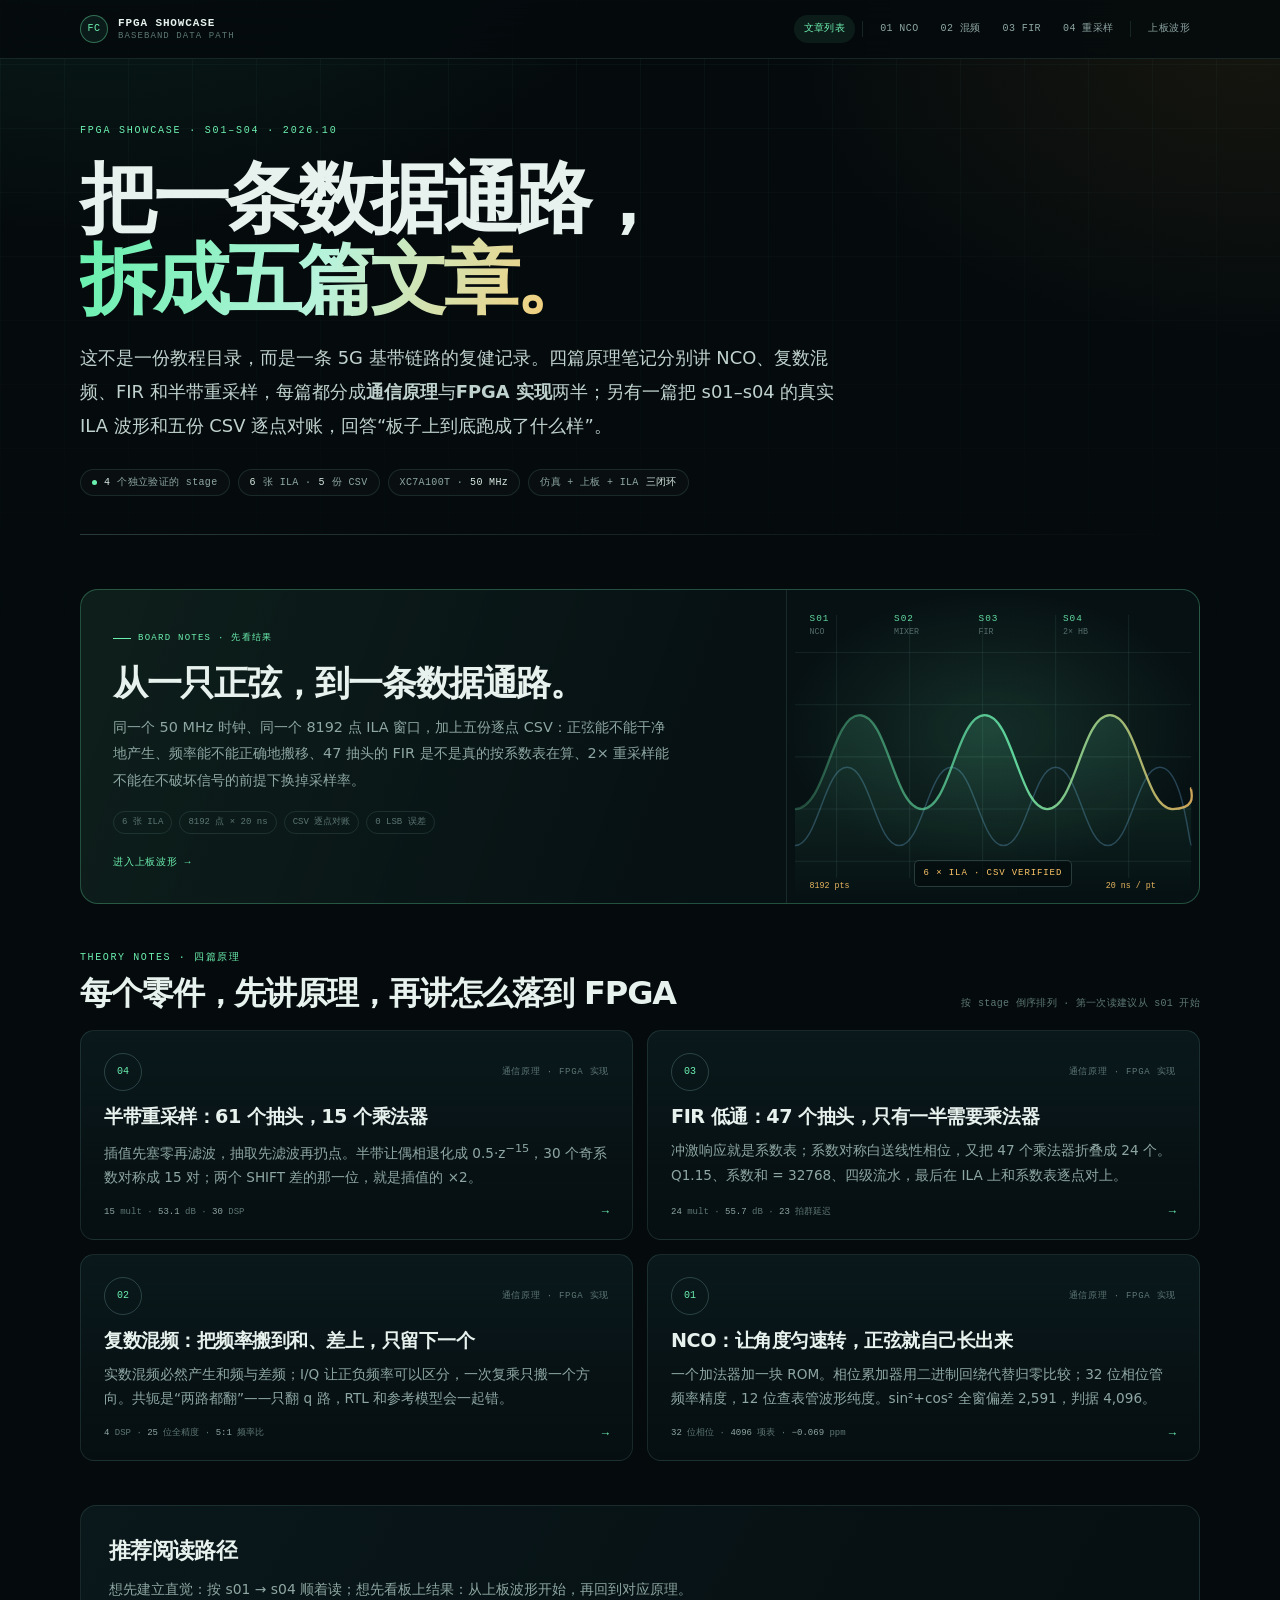
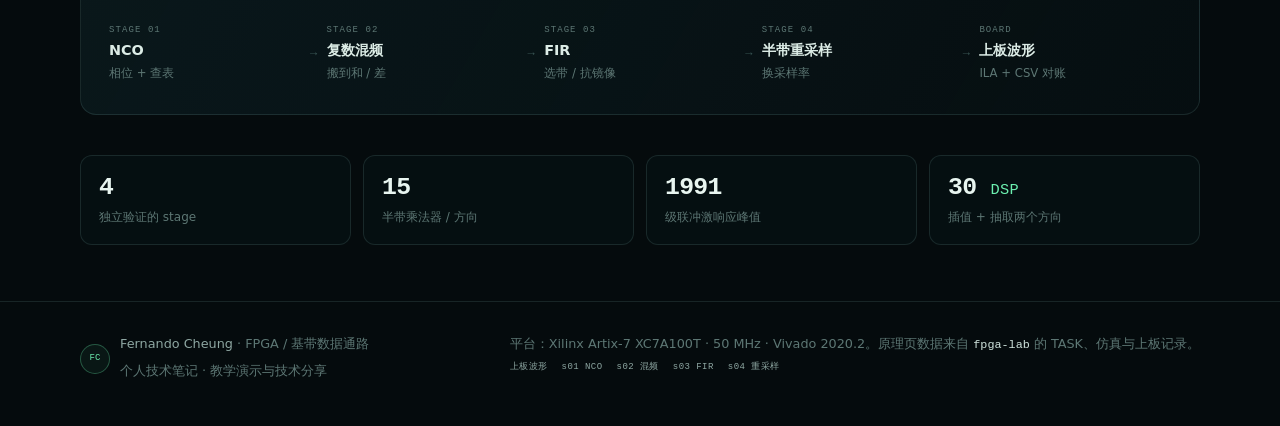
==== commit a419c4ff: "feat: split showcase into article index and s01-s04 theory pages" ====
--- a/index.html
+++ b/index.html
@@ -1,1628 +1,192 @@
-<!DOCTYPE html>
-<html lang="zh-CN">
-<head>
-<meta charset="UTF-8">
-<meta name="viewport" content="width=device-width, initial-scale=1.0">
-<meta name="color-scheme" content="dark">
-<meta name="description" content="FPGA 基带数据通路 s01–s04 的 ILA 上板波形与 CSV 对账笔记：100 kHz NCO、复数混频的和频/差频、47 抽头 FIR、2× 半带插值/抽取。作者 Fernando Cheung。">
-<meta name="author" content="Fernando Cheung">
-<title>从一只正弦，到一条数据通路 · s01–s04 ILA + CSV 波形笔记</title>
-<style>
-:root{
-  --bg:#050b0d;
-  --bg-2:#071419;
-  --panel:rgba(12,28,32,.82);
-  --panel-2:rgba(8,19,22,.9);
-  --line:rgba(133,184,178,.15);
-  --line-strong:rgba(133,184,178,.28);
-  --text:#e7f1ed;
-  --body:#b6cbc5;
-  --muted:#8ea7a2;
-  --faint:#5d7774;
-  --green:#6cf0b0;
-  --green-soft:rgba(108,240,176,.10);
-  --amber:#ffc768;
-  --amber-soft:rgba(255,199,104,.08);
-  --blue:#7bc8ff;
-  --violet:#c8a8ff;
-  --red:#ff8a80;
-  --mono:"Cascadia Code","SFMono-Regular","SF Mono",Consolas,"Liberation Mono",monospace;
-  --sans:"Segoe UI","PingFang SC","Hiragino Sans GB","Microsoft YaHei",system-ui,-apple-system,sans-serif;
-}
-*,*::before,*::after{box-sizing:border-box}
-html{scroll-behavior:smooth}
-body{
-  margin:0;
-  background:
-    radial-gradient(900px 620px at 8% -8%, rgba(32,110,92,.23), transparent 64%),
-    radial-gradient(760px 500px at 98% 2%, rgba(143,99,26,.12), transparent 60%),
-    var(--bg);
-  color:var(--body);
-  font-family:var(--sans);
-  font-size:16px;
-  line-height:1.75;
-  -webkit-font-smoothing:antialiased;
-  text-rendering:optimizeLegibility;
-}
-body::before{
-  content:"";
-  position:fixed;
-  inset:0;
-  z-index:-1;
-  pointer-events:none;
-  background-image:
-    linear-gradient(rgba(125,182,174,.055) 1px, transparent 1px),
-    linear-gradient(90deg, rgba(125,182,174,.055) 1px, transparent 1px);
-  background-size:64px 64px;
-  -webkit-mask-image:linear-gradient(to bottom, rgba(0,0,0,.85), transparent 72%);
-  mask-image:linear-gradient(to bottom, rgba(0,0,0,.85), transparent 72%);
-}
-::selection{background:rgba(108,240,176,.25);color:#fff}
-img{max-width:100%;display:block}
-a{color:inherit}
-code{font-family:var(--mono);font-size:.92em;color:#cfe3dc}
-.wrap{width:min(1160px, calc(100% - 48px));margin-inline:auto}
-
-/* ---------- hero ---------- */
-.hero{padding:58px 0 0}
-.topline{
-  display:flex;align-items:center;justify-content:space-between;gap:20px;
-  padding-bottom:18px;border-bottom:1px solid var(--line);
-}
-.brand{display:flex;align-items:center;gap:10px;color:var(--muted);
-  font:11px/1.4 var(--mono);letter-spacing:.14em;text-transform:uppercase}
-.brand-dot{width:8px;height:8px;border-radius:50%;background:var(--green);
-  box-shadow:0 0 18px rgba(108,240,176,.9);flex:none}
-.topline .board{font:10px/1.4 var(--mono);letter-spacing:.08em;color:var(--faint);
-  text-align:right;white-space:nowrap}
-.hero h1{
-  margin:56px 0 24px;
-  max-width:1040px;
-  color:var(--text);
-  font-size:clamp(2.5rem, 6.2vw, 5.15rem);
-  line-height:1.07;
-  letter-spacing:-.055em;
-  font-weight:760;
-}
-.hero h1 span{
-  color:transparent;
-  background:linear-gradient(108deg, var(--green) 4%, #b8f3dc 48%, var(--amber) 102%);
-  -webkit-background-clip:text;background-clip:text;
-}
-.lede{max-width:780px;margin:0;color:#c0d2cd;font-size:clamp(1rem,1.35vw,1.13rem);line-height:1.9}
-.meta{display:flex;flex-wrap:wrap;gap:8px;margin:26px 0 0}
-.chip{
-  display:inline-flex;align-items:center;gap:7px;
-  border:1px solid var(--line);border-radius:999px;
-  padding:6px 11px;background:rgba(255,255,255,.018);
-  color:var(--muted);font:10px/1.3 var(--mono);letter-spacing:.035em;
-}
-.chip b{color:#d9ebe4;font-weight:500}
-.chip .dot{width:5px;height:5px;border-radius:50%;background:var(--green);flex:none}
-
-/* ---------- identity ---------- */
-.identity{
-  display:flex;align-items:center;gap:13px;flex-wrap:wrap;
-  width:fit-content;max-width:100%;
-  margin:22px 0 0;padding:11px 13px;
-  border:1px solid var(--line);border-radius:12px;
-  background:linear-gradient(90deg, rgba(108,240,176,.055), rgba(255,255,255,.012));
-}
-.identity-mark{
-  display:grid;place-items:center;width:34px;height:34px;flex:none;
-  border:1px solid rgba(108,240,176,.45);border-radius:9px;
-  color:var(--green);font:600 11px/1 var(--mono);letter-spacing:.08em;
-  background:rgba(108,240,176,.08);
-}
-.identity-who{display:flex;flex-direction:column;gap:2px;min-width:0}
-.identity-who b{color:#eef8f4;font-size:.95rem;font-weight:620;letter-spacing:-.01em}
-.identity-who small{color:var(--muted);font:10px/1.5 var(--mono);letter-spacing:.04em}
-.identity-contacts{display:flex;flex-wrap:wrap;gap:6px;margin-left:6px}
-.identity-contact{display:inline-flex;align-items:center;gap:6px;padding:5px 9px;border:1px solid var(--line);border-radius:6px;background:rgba(0,0,0,.16);font:10px/1.3 var(--mono);white-space:nowrap}
-.identity-contact .k{color:var(--faint);letter-spacing:.08em}
-.identity-contact .v{color:#cfe3dc;letter-spacing:.03em}
-
-.chain{
-  display:grid;grid-template-columns:1fr 40px 1fr 40px 1fr 40px 1fr;
-  margin:42px 0 10px;border:1px solid var(--line-strong);border-radius:18px;
-  overflow:hidden;background:linear-gradient(180deg, rgba(13,35,39,.9), rgba(7,19,22,.84));
-  box-shadow:0 22px 70px rgba(0,0,0,.24);
-}
-.chain-node{padding:22px 22px 21px;text-decoration:none;display:block;transition:background .2s ease}
-.chain-node:hover{background:rgba(108,240,176,.045)}
-.chain-node .step{display:block;color:var(--green);font:10px/1.4 var(--mono);letter-spacing:.16em;margin-bottom:7px}
-.chain-node .node-title{display:block;color:#eef8f4;font-size:1.03rem;font-weight:650;letter-spacing:-.01em}
-.chain-node .node-sub{display:block;color:var(--muted);font:10px/1.7 var(--mono);margin-top:5px}
-.chain-arrow{
-  display:flex;align-items:center;justify-content:center;
-  border-left:1px solid var(--line);border-right:1px solid var(--line);
-  color:var(--faint);font:16px var(--mono);background:rgba(0,0,0,.16);
-}
-.chain-note{margin:12px 0 0;color:var(--faint);font:11px/1.7 var(--mono)}
-.chain-note b{color:var(--amber);font-weight:500}
-
-.stats{display:grid;grid-template-columns:repeat(4,1fr);margin:34px 0 0;border-top:1px solid var(--line);border-bottom:1px solid var(--line)}
-.stat{padding:18px 18px 17px;border-right:1px solid var(--line)}
-.stat:last-child{border-right:0}
-.stat b{display:block;color:var(--text);font:600 1.45rem/1.2 var(--mono);letter-spacing:-.04em}
-.stat b small{font-size:.55em;color:var(--muted);letter-spacing:0;font-weight:400}
-.stat span{display:block;margin-top:6px;color:var(--muted);font:10px/1.5 var(--mono);letter-spacing:.08em;text-transform:uppercase}
-
-/* ---------- nav ---------- */
-.stage-nav{
-  position:sticky;top:0;z-index:20;
-  background:rgba(5,11,13,.86);
-  border-bottom:1px solid var(--line);
-  backdrop-filter:blur(16px);-webkit-backdrop-filter:blur(16px);
-}
-.stage-nav .wrap{display:flex;align-items:center;gap:4px;overflow-x:auto;padding:11px 0;scrollbar-width:none}
-.stage-nav .wrap::-webkit-scrollbar{display:none}
-.stage-nav a{
-  display:inline-flex;align-items:center;gap:7px;white-space:nowrap;
-  padding:7px 12px;border-radius:999px;text-decoration:none;
-  color:var(--muted);font:11px/1.4 var(--mono);letter-spacing:.025em;
-  transition:background .18s ease,color .18s ease;
-}
-.stage-nav a:hover{background:rgba(108,240,176,.07);color:var(--text)}
-.stage-nav a .n{color:var(--green)}
-.stage-nav .spacer{flex:1}
-.stage-nav .top-link{color:var(--faint);font-size:10px}
-
-/* ---------- reading ---------- */
-.reading{padding:56px 0 24px}
-.section-kicker{display:flex;align-items:center;gap:10px;margin:0 0 12px;color:var(--green);font:10px/1.4 var(--mono);letter-spacing:.16em;text-transform:uppercase}
-.section-kicker::before{content:"";width:22px;height:1px;background:var(--green);opacity:.7}
-.reading h2{max-width:760px;margin:0;color:var(--text);font-size:clamp(1.6rem,3vw,2.25rem);line-height:1.25;letter-spacing:-.035em;font-weight:680}
-.read-grid{display:grid;grid-template-columns:repeat(3,1fr);gap:14px;margin-top:28px}
-.read-card{border:1px solid var(--line);border-radius:14px;padding:20px 20px 19px;background:linear-gradient(180deg, rgba(13,32,36,.7), rgba(7,18,21,.55))}
-.read-card .num{color:var(--green);font:10px/1.2 var(--mono);letter-spacing:.12em}
-.read-card h3{margin:11px 0 7px;color:#e3f0eb;font-size:.98rem;font-weight:640;letter-spacing:-.01em}
-.read-card p{margin:0;color:var(--muted);font-size:.88rem;line-height:1.78}
-.read-card p b{color:#d6e7e1;font-weight:600}
-.verify-strip{
-  display:grid;grid-template-columns:auto 1fr;gap:16px;align-items:center;
-  margin-top:14px;padding:15px 18px;border:1px solid rgba(108,240,176,.26);border-radius:14px;
-  background:linear-gradient(90deg,rgba(108,240,176,.075),rgba(108,240,176,.012));
-}
-.verify-label{
-  white-space:nowrap;padding:6px 9px;border:1px solid rgba(108,240,176,.24);border-radius:6px;
-  color:var(--green);background:rgba(108,240,176,.05);font:10px/1.4 var(--mono);letter-spacing:.12em;
-}
-.verify-strip p{margin:0;color:#c2d8d1;font-size:.9rem;line-height:1.8}
-.verify-strip p b{color:#e8f7f1;font-weight:600}
-.verify-strip code{color:var(--green)}
-
-/* ---------- stage ---------- */
-.stage{padding:62px 0 72px;border-top:1px solid var(--line);scroll-margin-top:64px}
-.stage-head{display:flex;align-items:flex-start;gap:18px;margin-bottom:30px}
-.stage-no{
-  flex:none;width:46px;height:46px;display:grid;place-items:center;
-  border:1px solid rgba(108,240,176,.3);border-radius:50%;
-  color:var(--green);background:rgba(108,240,176,.055);
-  font:11px/1 var(--mono);letter-spacing:.04em;
-}
-.stage-title{flex:1;min-width:0}
-.stage-kicker{margin:1px 0 6px;color:var(--muted);font:10px/1.5 var(--mono);letter-spacing:.12em;text-transform:uppercase}
-.stage-title h2{margin:0;color:var(--text);font-size:clamp(1.7rem,3.2vw,2.65rem);line-height:1.17;letter-spacing:-.045em;font-weight:700}
-.stage-tag{
-  flex:none;margin-top:4px;padding:6px 10px;border:1px solid var(--line-strong);border-radius:6px;
-  color:var(--amber);background:var(--amber-soft);font:10px/1.3 var(--mono);letter-spacing:.06em;white-space:nowrap;
-}
-.stage-intro{display:grid;grid-template-columns:minmax(0,1.62fr) minmax(270px,.78fr);gap:38px;align-items:start;margin-bottom:18px}
-.narrative p{margin:0;color:var(--body);font-size:.97rem;line-height:1.9}
-.narrative p + p{margin-top:15px}
-.narrative p.lead{color:#d2e2dd;font-size:1.02rem}
-.narrative strong{color:#edf7f2;font-weight:600}
-.narrative code{color:#d9ebe4}
-.label{display:flex;align-items:center;gap:12px;margin:30px 0 13px;color:var(--green);font:10px/1.4 var(--mono);letter-spacing:.16em;text-transform:uppercase}
-.label::after{content:"";height:1px;flex:1;background:var(--line)}
-.narrative .label:first-child{margin-top:0}
-.spec{
-  border:1px solid var(--line);border-radius:16px;padding:19px 20px 14px;
-  background:linear-gradient(180deg, rgba(15,37,41,.84), rgba(7,19,22,.78));
-  box-shadow:0 16px 45px rgba(0,0,0,.18);
-}
-.spec h3{margin:0 0 12px;color:var(--green);font:10px/1.4 var(--mono);letter-spacing:.14em;text-transform:uppercase}
-.spec dl{display:grid;grid-template-columns:1fr auto;margin:0}
-.spec dt,.spec dd{margin:0;padding:8px 0;border-bottom:1px dashed rgba(133,184,178,.11);font:11px/1.5 var(--mono)}
-.spec dt{color:var(--muted)}
-.spec dd{color:#dbece6;text-align:right;padding-left:16px}
-.spec dt:last-of-type,.spec dd:last-of-type{border-bottom:0}
-.spec .foot{margin:12px 0 0;padding-top:11px;border-top:1px solid var(--line);color:var(--faint);font:10px/1.7 var(--mono)}
-.spec .foot b{color:var(--amber);font-weight:500}
-
-.equation{
-  margin:22px 0;padding:16px 19px 15px;border-left:2px solid var(--green);
-  border-radius:0 12px 12px 0;
-  background:linear-gradient(90deg, rgba(108,240,176,.085), rgba(108,240,176,.012));
-  color:#bcd4cc;font:12px/1.95 var(--mono);
-  overflow-x:auto;
-}
-.equation .title{display:block;margin-bottom:4px;color:var(--green);font-size:9px;letter-spacing:.14em;text-transform:uppercase}
-.equation strong{color:var(--green);font-weight:500}
-.equation em{color:var(--amber);font-style:normal}
-.eq-pair{display:grid;grid-template-columns:1fr 1fr;gap:12px;margin:22px 0}
-.eq-card{border:1px solid var(--line);border-radius:12px;padding:14px 16px 13px;background:rgba(10,24,28,.58)}
-.eq-card .tag{display:block;margin-bottom:8px;color:var(--amber);font:9px/1.4 var(--mono);letter-spacing:.1em;text-transform:uppercase}
-.eq-card code{display:block;color:#d6e8e1;font:11px/2 var(--mono);white-space:nowrap;overflow-x:auto;scrollbar-width:thin}
-.eq-card code span{color:var(--green)}
-
-.note{
-  display:grid;grid-template-columns:auto 1fr;gap:11px;
-  margin-top:22px;padding:14px 16px;border:1px solid rgba(255,199,104,.22);
-  border-radius:12px;background:var(--amber-soft);color:#cdbf9f;font-size:.89rem;line-height:1.8;
-}
-.note .mark{color:var(--amber);font:10px/1.6 var(--mono);letter-spacing:.04em}
-.note strong{color:#ffe0a3;font-weight:600}
-.note code{color:#f1d9a7}
-
-/* ---------- screenshots ---------- */
-.shot{
-  margin:30px 0 30px;border:1px solid var(--line-strong);border-radius:16px;overflow:hidden;
-  background:#04090b;box-shadow:0 26px 70px rgba(0,0,0,.3);
-}
-.shot-bar{display:flex;align-items:center;gap:8px;padding:9px 15px;border-bottom:1px solid var(--line);
-  background:linear-gradient(180deg, #102329, #0a171b);color:var(--muted);font:10px/1.5 var(--mono);letter-spacing:.03em}
-.shot-bar .dot{width:7px;height:7px;border-radius:50%;background:var(--green);box-shadow:0 0 10px rgba(108,240,176,.55);flex:none}
-.shot-bar .path{color:var(--faint)}
-.shot-bar .shot-meta{margin-left:auto;color:var(--faint);font-size:9px;letter-spacing:.06em;text-align:right}
-.shot-img{padding:9px;background:#020607}
-.shot-img img{width:100%;height:auto;border-radius:5px;background:#000}
-.shot figcaption{padding:14px 18px 16px;border-top:1px solid var(--line);background:rgba(10,24,27,.78);color:#a6bdb8;font-size:.88rem;line-height:1.8}
-.fig-tag{display:inline-block;margin-right:8px;padding:2px 7px;border:1px solid rgba(108,240,176,.25);border-radius:4px;
-  color:var(--green);background:rgba(108,240,176,.05);font:9px/1.4 var(--mono);letter-spacing:.08em;vertical-align:1px;white-space:nowrap}
-.shot figcaption b{color:#dcece7;font-weight:600}
-
-.readouts{display:grid;grid-template-columns:repeat(4,1fr);gap:10px;margin:18px 0 30px}
-.readout{border:1px solid var(--line);border-radius:12px;padding:14px 15px 13px;background:rgba(12,28,32,.58)}
-.readout .val{color:var(--green);font:600 clamp(1.15rem,2vw,1.48rem)/1.2 var(--mono);letter-spacing:-.04em}
-.readout .val small{font-size:.52em;color:var(--muted);font-weight:400;letter-spacing:.02em}
-.readout .lbl{margin-top:7px;color:var(--muted);font:9px/1.55 var(--mono);letter-spacing:.09em;text-transform:uppercase}
-.readout.amber .val{color:var(--amber)}
-.readout.blue .val{color:var(--blue)}
-
-.evidence{list-style:none;padding:0;margin:22px 0}
-.evidence li{display:grid;grid-template-columns:23px 1fr;gap:10px;margin:0 0 11px;color:#b8ccc6;font-size:.93rem;line-height:1.8}
-.evidence li:last-child{margin-bottom:0}
-.evidence .idx{width:23px;height:23px;display:grid;place-items:center;margin-top:2px;border:1px solid rgba(108,240,176,.24);border-radius:50%;
-  color:var(--green);background:rgba(108,240,176,.04);font:9px/1 var(--mono)}
-.evidence strong{color:#e4f2ed;font-weight:600}
-
-.table-wrap{margin:22px 0;border:1px solid var(--line);border-radius:12px;overflow-x:auto;background:rgba(8,20,23,.46)}
-.data-table{width:100%;border-collapse:collapse;min-width:650px;font-size:.84rem}
-.data-table th{padding:11px 14px;border-bottom:1px solid var(--line);background:rgba(255,255,255,.022);
-  color:var(--muted);font:9px/1.5 var(--mono);letter-spacing:.1em;text-transform:uppercase;text-align:left;white-space:nowrap}
-.data-table td{padding:11px 14px;border-bottom:1px solid rgba(133,184,178,.09);color:#c2d4ce;line-height:1.6}
-.data-table tr:last-child td{border-bottom:0}
-.data-table td.num{font-family:var(--mono);color:#dcece6;white-space:nowrap}
-.data-table td.hl{font-family:var(--mono);color:var(--green);white-space:nowrap}
-.data-table td.amber{font-family:var(--mono);color:var(--amber);white-space:nowrap}
-.data-table small{color:var(--faint);font-size:.92em}
-
-.pipeline{display:grid;grid-template-columns:repeat(4,1fr);margin:24px 0 8px;border:1px solid var(--line);border-radius:14px;overflow:hidden}
-.pipe{position:relative;padding:17px 16px 15px;border-right:1px solid var(--line);background:linear-gradient(180deg, rgba(13,32,36,.7), rgba(8,19,22,.52))}
-.pipe:last-child{border-right:0}
-.pipe .pno{color:var(--green);font:9px/1.4 var(--mono);letter-spacing:.12em}
-.pipe strong{display:block;margin:6px 0 4px;color:#e3f0eb;font-size:.86rem;font-weight:620;line-height:1.45}
-.pipe small{display:block;color:var(--muted);font-size:.76rem;line-height:1.65}
-.pipe::after{content:"›";position:absolute;right:-7px;top:50%;z-index:2;width:14px;transform:translateY(-50%);
-  color:var(--faint);background:#081418;text-align:center;font:14px var(--mono)}
-.pipe:last-child::after{display:none}
-.pipeline-foot{margin:0 0 24px;color:var(--faint);font:10px/1.7 var(--mono)}
-.pipeline-foot b{color:var(--amber);font-weight:500}
-
-.chart-card{margin:26px 0 20px;border:1px solid var(--line);border-radius:16px;padding:18px 20px 13px;background:linear-gradient(180deg, rgba(12,29,33,.64), rgba(7,18,21,.55))}
-.chart-head{display:flex;justify-content:space-between;align-items:flex-start;gap:20px;margin-bottom:8px}
-.chart-head h3{margin:0;color:#dfeee9;font-size:.95rem;font-weight:620;letter-spacing:-.01em}
-.chart-head p{margin:4px 0 0;color:var(--faint);font:10px/1.6 var(--mono)}
-.scroll-hint{display:none;margin:6px 0 0;color:var(--amber);font:9px/1.6 var(--mono);letter-spacing:.03em}
-.chart-scroll{overflow-x:auto;overflow-y:hidden;padding-bottom:3px;scrollbar-width:thin;scrollbar-color:var(--line-strong) transparent}
-.legend{display:flex;flex-wrap:wrap;gap:14px;color:var(--muted);font:9px/1.6 var(--mono);padding-top:3px}
-.legend span{display:inline-flex;align-items:center;gap:6px;white-space:nowrap}
-.legend i{width:7px;height:7px;border-radius:50%;display:inline-block}
-.legend .g{background:var(--green)}
-.legend .a{background:var(--amber)}
-.legend .b{background:var(--blue)}
-.chart-svg{width:100%;min-width:800px;height:auto;display:block;overflow:visible}
-.chart-svg text{fill:var(--faint);font-family:var(--mono);font-size:9px}
-.chart-svg .gridline{stroke:rgba(133,184,178,.14);stroke-width:1}
-.chart-svg .gridline.faint{stroke:rgba(133,184,178,.07)}
-.chart-svg .zero{stroke:rgba(133,184,178,.35);stroke-width:1}
-.chart-svg .center-line{stroke:rgba(255,199,104,.4);stroke-width:1;stroke-dasharray:3 4}
-.chart-svg .stem{stroke-width:2.2}
-.chart-svg .stem.pos{stroke:rgba(108,240,176,.78)}
-.chart-svg .stem.neg{stroke:rgba(123,200,255,.72)}
-.chart-svg .stem.center{stroke:var(--amber);stroke-width:2.8}
-.chart-svg .dot.pos{fill:var(--green)}
-.chart-svg .dot.neg{fill:var(--blue)}
-.chart-svg .dot.center{fill:var(--amber)}
-.chart-svg .annotation{fill:#91aaa4;font-size:9px}
-.chart-svg .annotation.amber{fill:var(--amber)}
-.chart-svg .axis-title{fill:#7f9994;font-size:9px;letter-spacing:.04em}
-
-details.ledger{margin:24px 0;border:1px solid var(--line);border-radius:12px;background:rgba(8,20,23,.44);overflow:hidden}
-details.ledger summary{list-style:none;cursor:pointer;padding:14px 17px;color:var(--green);font:11px/1.5 var(--mono);letter-spacing:.03em;
-  display:flex;align-items:center;justify-content:space-between;gap:14px}
-details.ledger summary::-webkit-details-marker{display:none}
-details.ledger summary::after{content:"+";color:var(--faint);font:15px var(--mono)}
-details.ledger[open] summary::after{content:"−"}
-details.ledger summary span{color:var(--faint);font-size:9px;letter-spacing:.04em}
-.ledger-body{padding:0 17px 17px;border-top:1px solid var(--line)}
-.ledger-note{margin:12px 0 14px;color:var(--faint);font:10px/1.8 var(--mono)}
-.ledger-note b{color:#c9ddd6;font-weight:500}
-.ledger-grid{display:grid;grid-template-columns:repeat(6,1fr);gap:6px}
-.ledger-item{display:flex;align-items:center;justify-content:space-between;gap:6px;padding:5px 7px;border:1px solid rgba(133,184,178,.1);border-radius:5px;
-  color:var(--faint);font:10px/1.5 var(--mono);background:rgba(255,255,255,.012)}
-.ledger-item b{color:#d4e6df;font-weight:500}
-.ledger-item.center{border-color:rgba(255,199,104,.35);background:rgba(255,199,104,.06)}
-.ledger-item.center b{color:var(--amber)}
-
-/* ---------- closing ---------- */
-.closing{padding:68px 0 56px;border-top:1px solid var(--line)}
-.closing h2{max-width:760px;margin:0;color:var(--text);font-size:clamp(1.7rem,3.2vw,2.45rem);line-height:1.22;letter-spacing:-.04em;font-weight:700}
-.conclusions{display:grid;grid-template-columns:repeat(4,1fr);gap:12px;margin:28px 0}
-.conclusion{padding:19px 19px 18px;border:1px solid var(--line);border-top:2px solid var(--green);border-radius:0 0 12px 12px;background:rgba(11,26,30,.55)}
-.conclusion:nth-child(2){border-top-color:var(--amber)}
-.conclusion:nth-child(3){border-top-color:var(--blue)}
-.conclusion .ctag{color:var(--green);font:9px/1.5 var(--mono);letter-spacing:.13em}
-.conclusion:nth-child(2) .ctag{color:var(--amber)}
-.conclusion:nth-child(3) .ctag{color:var(--blue)}
-.conclusion:nth-child(4){border-top-color:var(--violet)}
-.conclusion:nth-child(4) .ctag{color:var(--violet)}
-.conclusion h3{margin:8px 0 8px;color:#e5f2ed;font-size:1rem;line-height:1.5;font-weight:620}
-.conclusion p{margin:0;color:var(--muted);font-size:.86rem;line-height:1.8}
-.conclusion p b{color:#d5e6e0;font-weight:500}
-.next{margin:22px 0 0;padding:17px 19px;border:1px dashed var(--line-strong);border-radius:12px;color:var(--muted);font-size:.9rem;line-height:1.85}
-.next b{color:#dcece6;font-weight:600}
-.next .arrow{color:var(--green);font-family:var(--mono);margin-right:7px}
-footer{border-top:1px solid var(--line);padding:24px 0 34px;color:var(--faint);font:10px/1.9 var(--mono)}
-footer p{margin:0}
-footer p + p{margin-top:7px}
-footer b{color:var(--muted);font-weight:500}
-.footer-id{display:flex;align-items:center;gap:11px;margin:0 0 15px;padding-bottom:14px;border-bottom:1px solid var(--line)}
-.footer-id .identity-mark{width:30px;height:30px;border-radius:8px;font-size:10px}
-.footer-id .name{color:#dcece6;font-size:11px;letter-spacing:.03em}
-.footer-id .name b{color:var(--text);font-weight:600}
-.footer-id .name span{color:var(--faint);margin-left:5px}
-.footer-id .contacts{margin-top:4px;color:var(--muted)}
-.footer-id .contacts span + span::before{content:"·";margin:0 8px;color:var(--faint)}
-
-/* ---------- responsive ---------- */
-@media (max-width: 900px){
-  .wrap{width:min(100% - 34px, 760px)}
-  .stage-intro{grid-template-columns:1fr;gap:24px}
-  .spec{max-width:none}
-  .read-grid{grid-template-columns:1fr}
-  .verify-strip{grid-template-columns:1fr;gap:10px}
-  .stats{grid-template-columns:repeat(2,1fr)}
-  .stat:nth-child(2){border-right:0}
-  .stat:nth-child(1),.stat:nth-child(2){border-bottom:1px solid var(--line)}
-  .readouts{grid-template-columns:repeat(2,1fr)}
-  .conclusions{grid-template-columns:1fr}
-  .ledger-grid{grid-template-columns:repeat(4,1fr)}
-  .scroll-hint{display:block}
-}
-@media (max-width: 720px){
-  .hero{padding-top:38px}
-  .topline{align-items:flex-start}
-  .topline .board{display:none}
-  .hero h1{margin-top:42px}
-  .identity{width:100%;gap:11px}
-  .identity-contacts{margin-left:0;width:100%}
-  .chain{grid-template-columns:1fr}
-  .chain-arrow{border:0;border-top:1px solid var(--line);border-bottom:1px solid var(--line);min-height:32px;background:rgba(0,0,0,.12)}
-  .chain-arrow .ar{display:none}
-  .chain-arrow::after{content:"↓";font:13px var(--mono);color:var(--faint)}
-  .stage-head{display:grid;grid-template-columns:38px minmax(0,1fr);align-items:start;gap:10px 13px}
-  .stage-no{width:38px;height:38px}
-  .stage-title{grid-column:2}
-  .stage-tag{grid-column:2;justify-self:start;margin:0}
-  .eq-pair{grid-template-columns:1fr}
-  .pipeline{grid-template-columns:repeat(2,1fr)}
-  .pipe:nth-child(2){border-right:0}
-  .pipe:nth-child(1),.pipe:nth-child(2){border-bottom:1px solid var(--line)}
-  .pipe:nth-child(2)::after{display:none}
-  .stage{padding:50px 0 58px;scroll-margin-top:58px}
-  .stage-nav .top-link{display:none}
-  .shot figcaption{padding:13px 14px 14px;font-size:.84rem}
-  .shot-bar{padding:8px 12px}
-  .shot-meta{font-size:8px}
-  .chart-card{padding:15px 12px 8px}
-  .chart-head{display:block}
-  .scroll-hint{display:block}
-  .legend{margin-top:7px}
-  .ledger-grid{grid-template-columns:repeat(3,1fr)}
-}
-@media (max-width: 480px){
-  .wrap{width:calc(100% - 26px)}
-  .hero h1{font-size:2.23rem;letter-spacing:-.05em}
-  .lede{font-size:.96rem}
-  .meta{gap:6px}
-  .chip{font-size:9px;padding:5px 9px}
-  .stat{padding:14px 12px}
-  .stat b{font-size:1.25rem}
-  .readouts{gap:8px}
-  .readout{padding:12px 11px}
-  .readout .val{font-size:1.1rem}
-  .readout .lbl{font-size:8px;letter-spacing:.05em}
-  .stage-head{grid-template-columns:34px minmax(0,1fr);gap:9px 10px}
-  .stage-no{width:34px;height:34px;font-size:10px}
-  .stage-title h2{font-size:1.55rem}
-  .narrative p{font-size:.93rem}
-  .evidence li{font-size:.9rem}
-  .ledger-grid{grid-template-columns:repeat(2,1fr)}
-  .shot-img{padding:5px}
-  .shot-bar .path{display:none}
-  .shot-meta{max-width:150px;white-space:normal;line-height:1.5}
-  .stage-nav a{padding:6px 9px;font-size:10px}
-  .identity{padding:10px 11px;gap:10px}
-  .identity-who b{font-size:.9rem}
-  .identity-who small{font-size:9px}
-  .identity-contact{font-size:9px;padding:4px 7px}
-  .footer-id{align-items:flex-start}
-}
-@media (prefers-reduced-motion: reduce){
-  html{scroll-behavior:auto}
-  *{transition-duration:.01ms !important;animation-duration:.01ms !important}
-}
-@media print{
-  body{background:#fff;color:#111}
-  body::before,.stage-nav,.note{display:none}
-  .wrap{width:100%}
-  .hero h1 span{background:none;color:#111;-webkit-text-fill-color:#111}
-  .hero,.stage,.closing{padding-top:20px;padding-bottom:20px}
-  .stage,.shot,.chart-card,.spec,.readout,.conclusion{break-inside:avoid}
-  .shot,.spec,.chart-card,.readout,.conclusion{box-shadow:none}
-  a{text-decoration:none;color:#111}
-}
-</style>
-</head>
-<body id="top">
-
-<header class="hero">
-  <div class="wrap">
-    <div class="topline">
-      <div class="brand"><span class="brand-dot"></span>FPGA LAB · BOARD NOTES / 2026.10</div>
-      <div class="board">xc7a100tfgg484-2 · 50 MHz · Vivado 2020.2</div>
-    </div>
-
-    <h1>从一只正弦，<br><span>到一条数据通路。</span></h1>
-    <p class="lede">s01–s04 的上板波形笔记。同一个 50 MHz 时钟、同一个 8192 点 ILA 窗口，再加上五份逐点 CSV，依次回答四个问题：正弦能不能干净地产生、频率能不能正确地搬移、47 抽头的 FIR 是不是真的按系数表在算，以及 2× 重采样能不能在不破坏信号的前提下换掉采样率。</p>
-    <div class="meta">
-      <span class="chip"><span class="dot"></span><b>6</b> 张 ILA + <b>5</b> 份 CSV</span>
-      <span class="chip"><b>8192</b> 点 × 20 ns = <b>163.84 µs</b></span>
-      <span class="chip">NCO <b>100 kHz</b></span>
-      <span class="chip">Mixer <b>50 / 450 kHz</b></span>
-      <span class="chip">FIR <b>47 taps</b></span>
-      <span class="chip">Resampler <b>2× · 15 mult</b></span>
-    </div>
-
-    <div class="identity" aria-label="个人标识">
-      <span class="identity-mark" aria-hidden="true">FC</span>
-      <span class="identity-who">
-        <b>Fernando Cheung</b>
-        <small>FPGA / 基带数据通路 · 个人技术笔记</small>
-      </span>
-      <span class="identity-contacts">
-        <span class="identity-contact"><span class="k">手机</span><span class="v">185******49</span></span>
-        <span class="identity-contact"><span class="k">微信</span><span class="v">Fer*******68</span></span>
-      </span>
-    </div>
-
-    <div class="chain" aria-label="四个阶段的信号链">
-      <a class="chain-node" href="#s01">
-        <span class="step">STAGE 01</span>
-        <span class="node-title">NCO · 正交本振</span>
-        <span class="node-sub">相位累加器 + 双路查表<br>100 kHz / 12 bit</span>
-      </a>
-      <div class="chain-arrow"><span class="ar">→</span></div>
-      <a class="chain-node" href="#s02">
-        <span class="step">STAGE 02</span>
-        <span class="node-title">Mixer · 复数混频</span>
-        <span class="node-sub">250 k ± 200 k<br>50 k / 450 k</span>
-      </a>
-      <div class="chain-arrow"><span class="ar">→</span></div>
-      <a class="chain-node" href="#s03">
-        <span class="step">STAGE 03</span>
-        <span class="node-title">FIR · 47 抽头低通</span>
-        <span class="node-sub">线性相位 / 4 级流水<br>延迟 4 拍 · 中心 613</span>
-      </a>
-      <div class="chain-arrow"><span class="ar">→</span></div>
-      <a class="chain-node" href="#s04">
-        <span class="step">STAGE 04</span>
-        <span class="node-title">Resampler · 2× 半带</span>
-        <span class="node-sub">插值 / 抽取 · 15 乘/方向<br>级联峰值 1991</span>
-      </a>
-    </div>
-    <p class="chain-note"><b>注意：</b>这是四个实验台，还没有串成一条 DUC。s04 把插值和抽取串成了一个闭环，验证了两相相位与位宽衔接；但它仍然是实验台，不是最终的 DUC 链路。</p>
-
-    <div class="stats">
-      <div class="stat"><b>4</b><span>独立验证的 stage</span></div>
-      <div class="stat"><b>15</b><span>半带乘法器 / 方向</span></div>
-      <div class="stat"><b>1991</b><span>级联冲激响应峰值</span></div>
-      <div class="stat"><b>30 <small>DSP</small></b><span>插值 + 抽取两个方向</span></div>
-    </div>
-  </div>
-</header>
-
-<nav class="stage-nav" aria-label="页面导航">
-  <div class="wrap">
-    <a href="#s01"><span class="n">01</span>NCO</a>
-    <a href="#s02"><span class="n">02</span>Mixer</a>
-    <a href="#s03"><span class="n">03</span>FIR</a>
-    <a href="#s04"><span class="n">04</span>Resampler</a>
-    <span class="spacer"></span>
-    <a href="#reading">读图约定</a>
-    <a class="top-link" href="#top">回到顶部 ↑</a>
-  </div>
-</nav>
-
-<main>
-  <section class="reading" id="reading">
-    <div class="wrap">
-      <p class="section-kicker">READING NOTES</p>
-      <h2>先把读图规则说清楚</h2>
-      <div class="read-grid">
-        <div class="read-card">
-          <span class="num">01 / TIME</span>
-          <h3>横轴是采样点</h3>
-          <p>1 点 = 1 / 50 MHz = <b>20 ns</b>；8192 点 = <b>163.84 µs</b>。从图上数出一个周期的点数，就能反推频率：<b>f = 50 MHz ÷ 每周期点数</b>。</p>
-        </div>
-        <div class="read-card">
-          <span class="num">02 / VALUE</span>
-          <h3>Value 列是光标值</h3>
-          <p>ILA 右侧的 Value 是当前光标处的<b>瞬时值</b>，不是峰值，也不是平均值。负数要按 signed 解释；按 unsigned 看，−117 会变成 8075。</p>
-        </div>
-        <div class="read-card">
-          <span class="num">03 / SCOPE</span>
-          <h3>四个实验台彼此独立</h3>
-          <p>s01–s03 验证模块行为；s04 把插值和抽取串成一个闭环，验证两相相位与位宽衔接，但仍不是一条连好的 DUC。真正集成在 s05。</p>
-        </div>
-      </div>
-      <div class="verify-strip">
-        <div class="verify-label">CSV VERIFIED</div>
-        <div><p><strong>这次不只靠肉眼。</strong>五份 ILA CSV 已逐点复核：NCO 满幅平方最大偏差 <b>2,304</b>（判据 4,096）；Mixer 两组 capture 各 <b>8,191 / 8,191</b> 个输出点，按上一拍输入复算全部一致（<b>0 LSB</b>）；FIR 的 <b>8 / 8</b> 组冲激响应与 <code>expected_h.md</code> 完全相同；s04 的 <b>7 / 7</b> 个完整冲激（CSV 缺 sample 0）× 三路输出全部等于 Python 整数模型（<b>0 LSB</b>）。</p></div>
-      </div>
-    </div>
-  </section>
-
-  <!-- ================= STAGE 01 ================= -->
-  <section class="stage" id="s01">
-    <div class="wrap">
-      <div class="stage-head">
-        <div class="stage-no">01</div>
-        <div class="stage-title">
-          <p class="stage-kicker">s01_nco · numerically controlled oscillator</p>
-          <h2>先有一只干净的正弦</h2>
-        </div>
-        <span class="stage-tag">100 kHz</span>
-      </div>
-
-      <div class="stage-intro">
-        <div class="narrative">
-          <h3 class="label">背景</h3>
-          <p class="lead">NCO 不直接算 <code>sin()</code>。它把一个不断累加的“相位”当成地址：32 位相位累加器每来一个时钟就加上频率控制字 <strong>FTW</strong>，溢出就自然回到 0，正好对应相位绕了一整圈。</p>
-          <p>取相位的高 12 位作为地址，去查一张 4096 项的 <code>sin/cos</code> 表，就同时得到两路 12 位有符号样本。正弦和余弦来自同一个相位，所以它们天然正交；混频器后面需要的正是一个复本振 <code>cos + j·sin</code>。</p>
-
-          <div class="equation">
-            <span class="title">频率控制字 · 输出频率 · 窗口周期数</span>
-            FTW = F<sub>out</sub> × 2<sup>32</sup> / f<sub>clk</sub> = 100 kHz × 2<sup>32</sup> / 50 MHz <strong>≈ 8,589,934</strong><br>
-            F<sub>out</sub> = FTW × f<sub>clk</sub> / 2<sup>32</sup> <strong>≈ 100 kHz</strong><br>
-            每周期点数 = 50 MHz / 100 kHz = <strong>500 点</strong>　→　8192 点里 <em>16.384 个周期</em>
-          </div>
-
-          <p>相位每拍前进约 <strong>8.192 个表地址</strong>，所以 4096 个表项不会每一个都被采到。实际采样点落在哪里，取决于 FTW；这决定了“正弦峰值那一拍，余弦不一定正好是 0”。</p>
-          <p>这也是为什么验收判据不应该盯住某一个固定值，而应该看对采样格点不敏感的关系，例如 <code>sin² + cos²</code> 是否接近满幅的平方。</p>
-
-          <div class="note">
-            <span class="mark">触发备注</span>
-            <div>这次触发点在 <code>4096</code>，落在 <code>fsin=2047</code> 的峰值上。峰值在表里只对应一个地址，能不能踩上带一点运气；更稳的写法是用阈值，例如 <code>fsin_o &gt;= 0x7F0</code>，每周期会有约 19 个采样点命中。这次命中了峰值，说明触发相位有效，但它不是可复现性最好的触发策略。</div>
-          </div>
-        </div>
-
-        <aside class="spec" aria-label="s01 参数">
-          <h3>Board Parameters</h3>
-          <dl>
-            <dt>PHASE_W</dt><dd>32</dd>
-            <dt>LUT_AW</dt><dd>12 → 4096</dd>
-            <dt>输出位宽 AW</dt><dd>12 bit signed</dd>
-            <dt>f_clk</dt><dd>50 MHz</dd>
-            <dt>FREQ_HZ</dt><dd>100 kHz</dd>
-            <dt>输出</dt><dd>fsin_o / fcos_o</dd>
-            <dt>窗口</dt><dd>8192 点</dd>
-          </dl>
-          <p class="foot">表数据：<b>sin.mem / cos.mem</b><br>4096 × 12 位补码，每张表一个 BRAM 组。</p>
-        </aside>
-      </div>
-
-      <figure class="shot">
-        <div class="shot-bar"><span class="dot"></span><span>hw_ila_1</span><span class="path">/ waveform</span><span class="shot-meta">8192 samples · 50 MHz · 2026-10-18 23:10</span></div>
-        <div class="shot-img"><img src="[data-uri]" alt="Vivado ILA 波形：绿色 fsin_o 与黄色 fcos_o 两路 12 位正交正弦，8192 点窗口内 16.384 个周期；触发点 4096 处 fsin 为 2047、fcos 为 41；CSV 已逐点核对。" loading="eager" decoding="async"></div>
-        <figcaption><span class="fig-tag">图 1</span><b>NCO 两路正交输出。</b>上：<code>fsin_o[11:0]</code>（绿）；下：<code>fcos_o[11:0]</code>（黄）。窗口 8192 点，触发点 <code>4096</code>，Value 列为该点的瞬时值：<code>fsin = 2047</code>，<code>fcos = 41</code>。触发只固定了捕获相位，波形本身仍按 100 kHz 连续跑。</figcaption>
-      </figure>
-
-      <div class="readouts">
-        <div class="readout"><div class="val">16.384<small> 周期</small></div><div class="lbl">8192 点窗口内 → 100 kHz</div></div>
-        <div class="readout"><div class="val">500<small> 点/周期</small></div><div class="lbl">10 µs @ 50 MHz</div></div>
-        <div class="readout"><div class="val">90<small>°</small></div><div class="lbl">cos 领先 sin 约 1/4 周期</div></div>
-        <div class="readout blue"><div class="val">±2047</div><div class="lbl">12 位有符号的理论满幅</div></div>
-      </div>
-
-      <h3 class="label">从 CSV 与图里读出的三件事</h3>
-      <ul class="evidence">
-        <li><span class="idx">1</span><div><strong>频率对得上。</strong>CSV 里有 16 个正过零点，相邻周期全部严格为 <b>500 点</b>；8192 ÷ 500 = <b>16.384</b> 个周期，50 MHz ÷ 500 = <b>100 kHz</b>。与 <code>FREQ_HZ = 100_000</code> 一致。</div></li>
-        <li><span class="idx">2</span><div><strong>两路是正交的。</strong>余弦的峰比正弦早约 1/4 周期。触发点 <code>2047² + 41² = 4,191,890</code>，与满幅平方只差 <b>1,681</b>；全窗口最大偏差 <b>2,304</b>，小于判据 4,096。两路的幅度与相位关系匹配。</div></li>
-        <li><span class="idx">3</span><div><strong>波形足够干净。</strong>CSV 中两路都覆盖 <b>−2047 … +2047</b>，12 位幅度、12 位表地址下没有明显台阶或削顶；在这个频率下，相位截断和 LUT 量化都还没有成为肉眼可见的问题。</div></li>
-      </ul>
-
-      <div class="note">
-        <span class="mark">别误读</span>
-        <div><strong>Value 是触发点 / 光标的瞬时值。</strong>触发点 <code>fsin=2047</code>、<code>fcos=41</code>：sin 这一路恰好落在峰值附近，fcos 仍按同一个相位在走。<strong>cos 在 sin 峰值处不严格为 0</strong>，是地址步长 8.192 的采样格点效应，不是正交性错误。要看幅度和正交性，优先算 <code>sin² + cos²</code>，不要追“某一点必须等于某个数”。</div>
-      </div>
-    </div>
-  </section>
-
-  <!-- ================= STAGE 02 ================= -->
-  <section class="stage" id="s02">
-    <div class="wrap">
-      <div class="stage-head">
-        <div class="stage-no">02</div>
-        <div class="stage-title">
-          <p class="stage-kicker">s02_mixer · complex mixer</p>
-          <h2>把频率搬到和 / 差上</h2>
-        </div>
-        <span class="stage-tag">50 k / 450 k</span>
-      </div>
-
-      <div class="stage-intro">
-        <div class="narrative">
-          <h3 class="label">背景</h3>
-          <p class="lead">混频的本质不是“把波形变复杂”，而是<strong>乘一个复本振，把频谱整体搬移</strong>。输入是复单音 <code>e<sup>jω<sub>in</sub>n</sup></code>，本振是 <code>e<sup>±jω<sub>lo</sub>n</sup></code>，两个指数相乘，频率就变成和或差。</p>
-          <p>实验台上，输入 NCO 产生 250 kHz 的 I/Q，本振 NCO 产生 200 kHz 的 cos/sin。顶层参数 <code>CONJ</code> 决定本振取不取共轭：取共轭是下变频，差出 50 kHz；不取共轭是上变频，和出 450 kHz。</p>
-
-          <div class="eq-pair">
-            <div class="eq-card">
-              <span class="tag">上变频 · CONJ = 0</span>
-              <code>(i + jq)(cos + j sin)<br>&nbsp;&nbsp;= <span>i·cos − q·sin</span> + j(<span>i·sin + q·cos</span>)</code>
-            </div>
-            <div class="eq-card">
-              <span class="tag">下变频 · CONJ = 1</span>
-              <code>(i + jq)(cos − j sin)<br>&nbsp;&nbsp;= <span>i·cos + q·sin</span> + j(<span>q·cos − i·sin</span>)</code>
-            </div>
-          </div>
-
-          <p>因为 I/Q 两路都在，混频后的复信号只落在一个频率上；反映到 <code>i_out</code> 上，就是一条<strong>幅度稳定、频率单一</strong>的正弦。如果只拿一路实信号去乘余弦，和频与差频会同时出现，波形上会看到拍频包络——这张图里没有包络，正好说明复数混频在按预期工作。</p>
-
-          <div class="equation">
-            <span class="title">从窗口里的周期数反推输出频率</span>
-            下变频：250 kHz − 200 kHz = <strong>50 kHz</strong>　→　50 MHz / 50 kHz = <strong>1000 点/周期</strong>　→　8192 点里 <em>8.192 个周期</em><br>
-            上变频：250 kHz + 200 kHz = <strong>450 kHz</strong>　→　50 MHz / 450 kHz = <strong>111.111 点/周期</strong>　→　8192 点里 <em>73.728 个周期</em>
-          </div>
-        </div>
-
-        <aside class="spec" aria-label="s02 参数">
-          <h3>Board Parameters</h3>
-          <dl>
-            <dt>FREQ_IN</dt><dd>250 kHz</dd>
-            <dt>FREQ_LO</dt><dd>200 kHz</dd>
-            <dt>CONJ</dt><dd>1 / 0</dd>
-            <dt>IW / AW</dt><dd>12 / 12</dd>
-            <dt>OW</dt><dd>13 bit</dd>
-            <dt>SHIFT</dt><dd>11</dd>
-            <dt>ROUND</dt><dd>1</dd>
-            <dt>输出</dt><dd>i_out / q_out</dd>
-          </dl>
-          <p class="foot">两张图是同一套 RTL，只把顶层 <b>CONJ</b> 临时改成 0 后重新综合；仓库默认仍为 <b>1（下变频）</b>。ILA 这次探了 6 路：<code>i_out</code>、<code>q_out</code>、<code>sig_sin</code>、<code>sig_cos</code>、<code>lo_sin</code>、<code>lo_cos</code>。上变频图为了看清 450 kHz，只截了 3200–4800 的 1600 点；CSV 仍是完整 8192 点。</p>
-        </aside>
-      </div>
-
-      <div class="table-wrap">
-        <table class="data-table">
-          <thead>
-            <tr><th>模式</th><th>频率关系</th><th>i_out 频率</th><th>每周期点数</th><th>窗口内周期</th><th>和输入之比</th></tr>
-          </thead>
-          <tbody>
-            <tr><td>输入测试信号</td><td>sig_sin</td><td class="num">250 kHz</td><td class="num">200</td><td class="num">40.96</td><td class="num">1 : 1</td></tr>
-            <tr><td>下变频 · <code>CONJ=1</code></td><td>250 k − 200 k</td><td class="hl">50 kHz</td><td class="num">1000</td><td class="num">8.192</td><td class="amber">5 : 1</td></tr>
-            <tr><td>上变频 · <code>CONJ=0</code></td><td>250 k + 200 k</td><td class="hl">450 kHz</td><td class="num">111.1</td><td class="num">73.728</td><td class="amber">1.8 : 1</td></tr>
-          </tbody>
-        </table>
-      </div>
-
-      <figure class="shot">
-        <div class="shot-bar"><span class="dot"></span><span>hw_ila_1</span><span class="path">/ mixer_top.v · CONJ=1</span><span class="shot-meta">8192 samples · 2026-10-18 23:33</span></div>
-        <div class="shot-img"><img src="[data-uri]" alt="Vivado ILA 下变频波形：i_out、sig_sin、q_out 以及本振和输入的 cos/sin 探针；i_out 与 q_out 周期 1000 点，对应 50 kHz；sig_sin 周期 200 点，对应 250 kHz。" loading="eager" decoding="async"></div>
-        <figcaption><span class="fig-tag">图 2</span><b>下变频：差出 50 kHz。</b>图中依次为 <code>i_out</code>、<code>sig_sin</code>、<code>q_out</code>，以及本振 / 输入的 cos、sin 探针。CSV 里 <code>i_out</code> 与 <code>q_out</code> 的周期都严格为 <b>1000 点</b>，输入为 <b>200 点</b>，比例正好 <b>5 : 1</b>。黄光标 x=5404 处：<code>i_out=13</code>、<code>q_out=2047</code>、<code>sig_sin=1915</code>。</figcaption>
-      </figure>
-
-      <figure class="shot">
-        <div class="shot-bar"><span class="dot"></span><span>hw_ila_1</span><span class="path">/ mixer_top.v · CONJ=0</span><span class="shot-meta">8192 samples · 2026-10-18 23:21</span></div>
-        <div class="shot-img"><img src="[data-uri]" alt="Vivado ILA 上变频局部波形：i_out 与 q_out 周期约 111.1 点，对应 450 kHz；sig_sin 周期 200 点；截图范围 3200 到 4800。" loading="eager" decoding="async"></div>
-        <figcaption><span class="fig-tag">图 3</span><b>上变频：和出 450 kHz。</b>同一套 RTL，只把顶层 <code>CONJ</code> 改成 0 后重新综合。为看清 450 kHz，这张图只截了 <b>3200–4800</b> 的局部；CSV 的 <code>i_out</code>/<code>q_out</code> 周期为 <b>111.111 点</b>，完整 8192 点里约 <b>73.728 个周期</b>。黄光标 x=3498 处：<code>i_out=12</code>、<code>q_out=2047</code>、<code>sig_sin=−464</code>。</figcaption>
-      </figure>
-
-      <div class="readouts">
-        <div class="readout"><div class="val">50<small> kHz</small></div><div class="lbl">下变频 · 差频</div></div>
-        <div class="readout amber"><div class="val">450<small> kHz</small></div><div class="lbl">上变频 · 和频</div></div>
-        <div class="readout"><div class="val">5 : 1</div><div class="lbl">50 kHz 与 250 kHz 的周期比</div></div>
-        <div class="readout blue"><div class="val">1.8 : 1</div><div class="lbl">450 kHz 与 250 kHz 的频率比</div></div>
-      </div>
-
-      <h3 class="label">从 CSV 与图里读出的四件事</h3>
-      <ul class="evidence">
-        <li><span class="idx">1</span><div><strong>差频是真的被搬出来了。</strong>CSV 里 <code>i_out</code> 与 <code>q_out</code> 每 <b>1000 点</b>一个周期，<code>sig_sin</code> 每 <b>200 点</b>一个周期；两者周期比 5 : 1，对应 50 kHz 与 250 kHz，和 250/50 完全一致。</div></li>
-        <li><span class="idx">2</span><div><strong>和频也真的被搬出来了。</strong>CSV 里 <code>i_out</code>/<code>q_out</code> 的周期是 <b>111.111 点</b>，换算为 450 kHz；完整窗口有 <b>73.728 个周期</b>，是输入（40.96 个周期）的 1.8 倍。两个方向都有板级证据。</div></li>
-        <li><span class="idx">3</span><div><strong>混频算术逐点对上了。</strong>把 CSV 里的 <code>sig</code>/<code>lo</code> 按 RTL 公式用“上一拍输入”复算 <code>i_out</code>/<code>q_out</code>，下变频和上变频各 <b>8191 / 8191</b> 点完全相同，最大误差 <b>0 LSB</b>；这也验证了 mixer 的 1 拍输出延迟。</div></li>
-        <li><span class="idx">4</span><div><strong>I/Q 两路是复单音。</strong><code>i²+q²</code> 在约 4.18M–4.19M 之间，波动约 0.22%；两路近似正交，且没有拍频包络。说明这里做的是复数混频，而不是一路实信号乘余弦产生的和 / 差双音。</div></li>
-      </ul>
-
-      <div class="note">
-        <span class="mark">别误读</span>
-        <div><strong>“密”不等于“乱”。</strong>图 3 只截了 1600 点，所以看起来不像全窗口那么密；完整 CSV 的 8192 点里约 <b>73.728 个周期</b>。450 kHz 远低于 25 MHz 的 Nyquist 频率，不存在混叠。<strong>Value 列仍是光标瞬时值</strong>，不是输出幅度；<code>sig_sin</code> 也只是实验台的输入测试信号，不是最终 DUC 的数据。</div>
-      </div>
-    </div>
-  </section>
-
-  <!-- ================= STAGE 03 ================= -->
-  <section class="stage" id="s03">
-    <div class="wrap">
-      <div class="stage-head">
-        <div class="stage-no">03</div>
-        <div class="stage-title">
-          <p class="stage-kicker">s03_fir · 47-tap linear-phase low-pass</p>
-          <h2>让冲激响应自己交代系数</h2>
-        </div>
-        <span class="stage-tag">47 taps · 4 clk</span>
-      </div>
-
-      <div class="stage-intro">
-        <div class="narrative">
-          <h3 class="label">背景</h3>
-          <p class="lead">FIR 的输出是输入与系数的卷积。与其看“一个正弦被滤小了多少”，不如直接送一个单点冲激：输出序列就是滤波器的冲激响应 <code>h[k]</code>，每一个点都能和系数表逐点对账。</p>
-          <p>这版设计是 <strong>47 抽头、Hamming 窗、归一化截止 0.15</strong> 的低通。系数用 Q1.15 表示，和恰好是 <strong>32768 = 2<sup>15</sup></strong>，所以直流增益精确为 1.0；中心抽头 9810，最小系数 −1867。通带 [0, 0.10] 纹波 0.037 dB，阻带 [0.20, 0.5] 衰减 55.7 dB。</p>
-
-          <div class="equation">
-            <span class="title">卷积 · 定点缩放 · 冲激响应</span>
-            y[n] = <strong>Σ c[k] · x[n−k]</strong>　(k = 0…46)　<strong>&gt;&gt;&gt; 15</strong><br>
-            h[k] = floor( ( c[k] × 2047 + 2<sup>14</sup> ) / 2<sup>15</sup> )　<em>输入冲激幅度 = 2047</em><br>
-            h[23] = floor( (9810 × 2047 + 16384) / 32768 ) = <strong>613</strong>
-          </div>
-
-          <p>因为 <code>c[k] = c[46−k]</code>，滤波器具有线性相位，群延迟是整数 <strong>23 个采样</strong>。对称还带来一个直接好处：可以先把成对的样本相加，再乘一次系数，于是乘法器从 47 个降到 <strong>24 个</strong>。</p>
-
-          <h3 class="label">为什么是 4 拍延迟</h3>
-          <p>为了在 50 MHz 下给加法树留时序余量，设计被切成 4 级流水。每一级都在时钟沿打一拍，所以从输入被采样到 <code>y_out</code> 出现，正好晚 <strong>4 个采样点</strong>。</p>
-        </div>
-
-        <aside class="spec" aria-label="s03 参数">
-          <h3>Filter Parameters</h3>
-          <dl>
-            <dt>抽头数 N</dt><dd>47</dd>
-            <dt>系数位宽 CW</dt><dd>16（Q1.15）</dd>
-            <dt>输入 / 输出</dt><dd>12 / 13 bit</dd>
-            <dt>SHIFT</dt><dd>15</dd>
-            <dt>系数和</dt><dd>32768</dd>
-            <dt>中心抽头</dt><dd>9810</dd>
-            <dt>群延迟</dt><dd>23 samples</dd>
-            <dt>流水延迟</dt><dd>4 clk</dd>
-            <dt>冲激周期</dt><dd>1024 clk</dd>
-          </dl>
-          <p class="foot">窗函数：Hamming；通带 [0, 0.10] 纹波 <b>0.037 dB</b>；阻带 [0.20, 0.5] 衰减 <b>55.7 dB</b>。</p>
-        </aside>
-      </div>
-
-      <div class="pipeline" aria-label="FIR 四级流水线">
-        <div class="pipe"><span class="pno">STAGE 1</span><strong>输入寄存 + 延迟线</strong><small>形成 47 点窗口 x[n..n−46]</small></div>
-        <div class="pipe"><span class="pno">STAGE 2</span><strong>对称预加 + 乘法</strong><small>23 对 + 中心抽头 → 24 个乘积</small></div>
-        <div class="pipe"><span class="pno">STAGE 3</span><strong>4 组部分和</strong><small>每组最多 6 个乘积，分组流水</small></div>
-        <div class="pipe"><span class="pno">STAGE 4</span><strong>组间相加 + 舍入/饱和</strong><small>右移 15 位，饱和到 13 位</small></div>
-      </div>
-      <p class="pipeline-foot"><b>4 级流水 ⇒ 4 拍延迟。</b>触发点那一拍是输入冲激 x[n]，要过 4 个采样点，<code>fir_dbg</code> 上才出现 h[0]。</p>
-
-      <figure class="shot">
-        <div class="shot-bar"><span class="dot"></span><span>hw_ila_1</span><span class="path">/ fir_top.v · overview</span><span class="shot-meta">8192 samples · 2026-10-18 22:58</span></div>
-        <div class="shot-img"><img src="[data-uri]" alt="Vivado ILA 总览：imp_dbg 每 1024 个采样点出现一个脉冲，8192 点窗口内共 8 个；fir_dbg 的 47 点响应在总览里被压缩成窄脉冲簇。" loading="eager" decoding="async"></div>
-        <figcaption><span class="fig-tag">图 4</span><b>8192 点总览：8 个冲激，间距 1024 点。</b>下排 <code>imp_dbg</code> 是冲激发生器的标志，每 1024 拍（20.48 µs）出现一次；上排 <code>fir_dbg[12:0]</code> 是 FIR 输出。CSV 中 <code>TRIGGER</code> 落在 4096，8 个冲激的位置与 1024 点间距完全一致。47 点响应只占窗口的 <b>0.57%</b>，在总览里被压成一小簇绿线，标注的 <code>0000</code> 是总线在网格处的值，不是“整段响应为 0”。</figcaption>
-      </figure>
-
-      <div class="note">
-        <span class="mark">先看总览</span>
-        <div><strong>这张图用来确认“节拍”，不是用来读系数。</strong>它的价值是告诉你冲激间隔 1024 点、窗口里正好 8 个冲激；真正的 47 个响应点必须放大看下一张。</div>
-      </div>
-
-      <figure class="shot">
-        <div class="shot-bar"><span class="dot"></span><span>hw_ila_1</span><span class="path">/ fir_top.v · zoom</span><span class="shot-meta">0–50 samples · cursor @ 27 · value 613 · CSV verified</span></div>
-        <div class="shot-img"><img src="[data-uri]" alt="Vivado ILA 放大图：触发后第 4 点出现 h0 等于 1，第 27 点 h23 等于 613，第 50 点 h46 等于 1；47 点响应关于 k=23 对称。" loading="eager" decoding="async"></div>
-        <figcaption><span class="fig-tag">图 5</span><b>放大到 50 个采样点：47 点冲激响应。</b>触发条件 <code>imp_dbg == 1</code>，左端是触发点；光标停在触发后第 <b>27</b> 个采样点，Value 显示 <code>613</code>，也就是中心抽头 h[23]。CSV 中触发点为 4096，h[0] 在 4100、h[23] 在 4123；h[46] 在第 50 点结束，两端都为 <b>1</b>，关于 k=23 对称。</figcaption>
-      </figure>
-
-      <div class="readouts">
-        <div class="readout"><div class="val">47</div><div class="lbl">抽头数 / 响应点数</div></div>
-        <div class="readout"><div class="val">4<small> clk</small></div><div class="lbl">流水线延迟（触发 → h[0]）</div></div>
-        <div class="readout"><div class="val">23<small> samples</small></div><div class="lbl">线性相位群延迟（到中心）</div></div>
-        <div class="readout amber"><div class="val">613</div><div class="lbl">中心抽头 h[23]</div></div>
-      </div>
-
-      <h3 class="label">从 CSV 与细节图读三个锚点</h3>
-      <ul class="evidence">
-        <li><span class="idx">1</span><div><strong>延迟 4 拍。</strong>CSV 的触发点是 4096，前 4 个采样点输出仍为 0，<code>h[0] = 1</code> 出现在 <b>4100</b>。这就是 4 级流水线留下的延迟，和滤波器本身的 23 拍群延迟是两件不同的事。</div></li>
-        <li><span class="idx">2</span><div><strong>中心 613。</strong>触发后第 <b>27</b> 点 = 4 拍延迟 + 23 点群延迟，正好是 <code>h[23] = 613</code>（CSV 的第 4123 点）；光标停在这里，Value 列也显示 613。这个数和 <code>floor((9810 × 2047 + 2¹⁴) / 2¹⁵)</code> 完全一致。</div></li>
-        <li><span class="idx">3</span><div><strong>8 / 8 组响应逐点相等。</strong>8 个冲激各自产生 47 点响应，全部和 <code>expected_h.md</code> 相同，最大误差 <b>0 LSB</b>；非零点共 <b>344</b> 个 = 8 × 43，正好对应每组 4 个系数为 0 的位置。h[0] = h[46] = 1、h[4] = h[42] = −4、h[18] = h[28] = −117，23 对系数逐点对称。</div></li>
-      </ul>
-
-      <div class="chart-card">
-        <div class="chart-head">
-          <div>
-            <h3>同一组 47 点读数，画成冲激响应</h3>
-            <p>按 <code>expected_h.md</code> 的十进制值重绘，用来辅助看对称性；不是 ILA 截图。</p>
-            <p class="scroll-hint">图表较宽，可左右滑动查看两端。</p>
-          </div>
-          <div class="legend"><span><i class="g"></i>正半边</span><span><i class="a"></i>中心</span><span><i class="b"></i>负半边</span></div>
-        </div>
-        <div class="chart-scroll">
-          <svg class="chart-svg" viewBox="0 0 860 250" role="img" aria-label="47 点 FIR 冲激响应示意：中心 h[23] 等于 613，关于 k=23 对称，两端 h[0] 与 h[46] 等于 1">
-<line class="gridline" x1="58" y1="40.93" x2="836" y2="40.93"/>
-<text x="46" y="44.93" text-anchor="end">600</text>
-<line class="gridline" x1="58" y1="85.95" x2="836" y2="85.95"/>
-<text x="46" y="89.95" text-anchor="end">400</text>
-<line class="gridline" x1="58" y1="130.98" x2="836" y2="130.98"/>
-<text x="46" y="134.98" text-anchor="end">200</text>
-<line class="zero" x1="58" y1="176.00" x2="836" y2="176.00"/>
-<text x="46" y="180.00" text-anchor="end">0</text>
-<line class="gridline" x1="58" y1="198.51" x2="836" y2="198.51"/>
-<text x="46" y="202.51" text-anchor="end">−100</text>
-<line class="gridline faint" x1="58.00" y1="28" x2="58.00" y2="176"/>
-<text x="58.00" y="196" text-anchor="middle">k=0</text>
-<line class="gridline faint" x1="227.13" y1="28" x2="227.13" y2="176"/>
-<text x="227.13" y="196" text-anchor="middle">k=10</text>
-<line class="gridline faint" x1="396.26" y1="28" x2="396.26" y2="176"/>
-<text x="396.26" y="196" text-anchor="middle">k=20</text>
-<line class="center-line" x1="447.00" y1="28" x2="447.00" y2="176"/>
-<text x="447.00" y="196" text-anchor="middle">k=23</text>
-<line class="gridline faint" x1="565.39" y1="28" x2="565.39" y2="176"/>
-<text x="565.39" y="196" text-anchor="middle">k=30</text>
-<line class="gridline faint" x1="734.52" y1="28" x2="734.52" y2="176"/>
-<text x="734.52" y="196" text-anchor="middle">k=40</text>
-<line class="gridline faint" x1="836.00" y1="28" x2="836.00" y2="176"/>
-<text x="836.00" y="196" text-anchor="middle">k=46</text>
-<line class="stem pos" x1="58.00" y1="176" x2="58.00" y2="175.77"/>
-<circle class="dot pos" cx="58.00" cy="175.77" r="3.2"/>
-<line class="stem pos" x1="74.91" y1="176" x2="74.91" y2="175.55"/>
-<circle class="dot pos" cx="74.91" cy="175.55" r="3.2"/>
-<line class="stem pos" x1="91.83" y1="176" x2="91.83" y2="175.55"/>
-<circle class="dot pos" cx="91.83" cy="175.55" r="3.2"/>
-<line class="stem pos" x1="108.74" y1="176" x2="108.74" y2="176.00"/>
-<circle class="dot pos" cx="108.74" cy="176.00" r="3.2"/>
-<line class="stem neg" x1="125.65" y1="176" x2="125.65" y2="176.90"/>
-<circle class="dot neg" cx="125.65" cy="176.90" r="3.2"/>
-<line class="stem neg" x1="142.57" y1="176" x2="142.57" y2="177.35"/>
-<circle class="dot neg" cx="142.57" cy="177.35" r="3.2"/>
-<line class="stem neg" x1="159.48" y1="176" x2="159.48" y2="176.68"/>
-<circle class="dot neg" cx="159.48" cy="176.68" r="3.2"/>
-<line class="stem pos" x1="176.39" y1="176" x2="176.39" y2="174.42"/>
-<circle class="dot pos" cx="176.39" cy="174.42" r="3.2"/>
-<line class="stem pos" x1="193.30" y1="176" x2="193.30" y2="172.85"/>
-<circle class="dot pos" cx="193.30" cy="172.85" r="3.2"/>
-<line class="stem pos" x1="210.22" y1="176" x2="210.22" y2="173.52"/>
-<circle class="dot pos" cx="210.22" cy="173.52" r="3.2"/>
-<line class="stem neg" x1="227.13" y1="176" x2="227.13" y2="177.58"/>
-<circle class="dot neg" cx="227.13" cy="177.58" r="3.2"/>
-<line class="stem neg" x1="244.04" y1="176" x2="244.04" y2="181.85"/>
-<circle class="dot neg" cx="244.04" cy="181.85" r="3.2"/>
-<line class="stem neg" x1="260.96" y1="176" x2="260.96" y2="182.08"/>
-<circle class="dot neg" cx="260.96" cy="182.08" r="3.2"/>
-<line class="stem pos" x1="277.87" y1="176" x2="277.87" y2="176.00"/>
-<circle class="dot pos" cx="277.87" cy="176.00" r="3.2"/>
-<line class="stem pos" x1="294.78" y1="176" x2="294.78" y2="166.77"/>
-<circle class="dot pos" cx="294.78" cy="166.77" r="3.2"/>
-<line class="stem pos" x1="311.70" y1="176" x2="311.70" y2="162.94"/>
-<circle class="dot pos" cx="311.70" cy="162.94" r="3.2"/>
-<line class="stem pos" x1="328.61" y1="176" x2="328.61" y2="170.82"/>
-<circle class="dot pos" cx="328.61" cy="170.82" r="3.2"/>
-<line class="stem neg" x1="345.52" y1="176" x2="345.52" y2="188.16"/>
-<circle class="dot neg" cx="345.52" cy="188.16" r="3.2"/>
-<line class="stem neg" x1="362.43" y1="176" x2="362.43" y2="202.34"/>
-<circle class="dot neg" cx="362.43" cy="202.34" r="3.2"/>
-<line class="stem neg" x1="379.35" y1="176" x2="379.35" y2="196.04"/>
-<circle class="dot neg" cx="379.35" cy="196.04" r="3.2"/>
-<line class="stem pos" x1="396.26" y1="176" x2="396.26" y2="161.59"/>
-<circle class="dot pos" cx="396.26" cy="161.59" r="3.2"/>
-<line class="stem pos" x1="413.17" y1="176" x2="413.17" y2="107.56"/>
-<circle class="dot pos" cx="413.17" cy="107.56" r="3.2"/>
-<line class="stem pos" x1="430.09" y1="176" x2="430.09" y2="58.04"/>
-<circle class="dot pos" cx="430.09" cy="58.04" r="3.2"/>
-<line class="stem center" x1="447.00" y1="176" x2="447.00" y2="38.00"/>
-<circle class="dot center" cx="447.00" cy="38.00" r="3.2"/>
-<line class="stem pos" x1="463.91" y1="176" x2="463.91" y2="58.04"/>
-<circle class="dot pos" cx="463.91" cy="58.04" r="3.2"/>
-<line class="stem pos" x1="480.83" y1="176" x2="480.83" y2="107.56"/>
-<circle class="dot pos" cx="480.83" cy="107.56" r="3.2"/>
-<line class="stem pos" x1="497.74" y1="176" x2="497.74" y2="161.59"/>
-<circle class="dot pos" cx="497.74" cy="161.59" r="3.2"/>
-<line class="stem neg" x1="514.65" y1="176" x2="514.65" y2="196.04"/>
-<circle class="dot neg" cx="514.65" cy="196.04" r="3.2"/>
-<line class="stem neg" x1="531.57" y1="176" x2="531.57" y2="202.34"/>
-<circle class="dot neg" cx="531.57" cy="202.34" r="3.2"/>
-<line class="stem neg" x1="548.48" y1="176" x2="548.48" y2="188.16"/>
-<circle class="dot neg" cx="548.48" cy="188.16" r="3.2"/>
-<line class="stem pos" x1="565.39" y1="176" x2="565.39" y2="170.82"/>
-<circle class="dot pos" cx="565.39" cy="170.82" r="3.2"/>
-<line class="stem pos" x1="582.30" y1="176" x2="582.30" y2="162.94"/>
-<circle class="dot pos" cx="582.30" cy="162.94" r="3.2"/>
-<line class="stem pos" x1="599.22" y1="176" x2="599.22" y2="166.77"/>
-<circle class="dot pos" cx="599.22" cy="166.77" r="3.2"/>
-<line class="stem pos" x1="616.13" y1="176" x2="616.13" y2="176.00"/>
-<circle class="dot pos" cx="616.13" cy="176.00" r="3.2"/>
-<line class="stem neg" x1="633.04" y1="176" x2="633.04" y2="182.08"/>
-<circle class="dot neg" cx="633.04" cy="182.08" r="3.2"/>
-<line class="stem neg" x1="649.96" y1="176" x2="649.96" y2="181.85"/>
-<circle class="dot neg" cx="649.96" cy="181.85" r="3.2"/>
-<line class="stem neg" x1="666.87" y1="176" x2="666.87" y2="177.58"/>
-<circle class="dot neg" cx="666.87" cy="177.58" r="3.2"/>
-<line class="stem pos" x1="683.78" y1="176" x2="683.78" y2="173.52"/>
-<circle class="dot pos" cx="683.78" cy="173.52" r="3.2"/>
-<line class="stem pos" x1="700.70" y1="176" x2="700.70" y2="172.85"/>
-<circle class="dot pos" cx="700.70" cy="172.85" r="3.2"/>
-<line class="stem pos" x1="717.61" y1="176" x2="717.61" y2="174.42"/>
-<circle class="dot pos" cx="717.61" cy="174.42" r="3.2"/>
-<line class="stem neg" x1="734.52" y1="176" x2="734.52" y2="176.68"/>
-<circle class="dot neg" cx="734.52" cy="176.68" r="3.2"/>
-<line class="stem neg" x1="751.43" y1="176" x2="751.43" y2="177.35"/>
-<circle class="dot neg" cx="751.43" cy="177.35" r="3.2"/>
-<line class="stem neg" x1="768.35" y1="176" x2="768.35" y2="176.90"/>
-<circle class="dot neg" cx="768.35" cy="176.90" r="3.2"/>
-<line class="stem pos" x1="785.26" y1="176" x2="785.26" y2="176.00"/>
-<circle class="dot pos" cx="785.26" cy="176.00" r="3.2"/>
-<line class="stem pos" x1="802.17" y1="176" x2="802.17" y2="175.55"/>
-<circle class="dot pos" cx="802.17" cy="175.55" r="3.2"/>
-<line class="stem pos" x1="819.09" y1="176" x2="819.09" y2="175.55"/>
-<circle class="dot pos" cx="819.09" cy="175.55" r="3.2"/>
-<line class="stem pos" x1="836.00" y1="176" x2="836.00" y2="175.77"/>
-<circle class="dot pos" cx="836.00" cy="175.77" r="3.2"/>
-<text class="annotation amber" x="447.00" y="24.00" text-anchor="middle">中心 613</text>
-<text class="annotation" x="537.00" y="228.34" text-anchor="start">负半边 −117</text>
-<text class="annotation" x="66.00" y="215" text-anchor="start">h[0]=1</text>
-<text class="annotation" x="828.00" y="215" text-anchor="end">h[46]=1</text>
-<text class="axis-title" x="58" y="18">h[k] · 按 47 点读数重绘（不是 ILA 截图）</text>
-</svg>
-        </div>
-      </div>
-
-      <details class="ledger">
-        <summary>展开：47 点冲激响应对账表 <span>k = 0…46 · OW = 13 bit signed</span></summary>
-        <div class="ledger-body">
-          <p class="ledger-note">生成式：<b>h[k] = floor((coef[k] × 2047 + 2¹⁴) / 2¹⁵)</b>。负半边的舍入按算术右移向 −∞ 取整，所以用 floor，而不是 round。<b>h[3] = h[13] = 0</b> 不是丢点，是这两个系数量化后本身就是 0。</p>
-          <div class="ledger-grid">
-            <div class="ledger-item"><span>k=00</span><b>1</b></div>
-<div class="ledger-item"><span>k=01</span><b>2</b></div>
-<div class="ledger-item"><span>k=02</span><b>2</b></div>
-<div class="ledger-item"><span>k=03</span><b>0</b></div>
-<div class="ledger-item"><span>k=04</span><b>-4</b></div>
-<div class="ledger-item"><span>k=05</span><b>-6</b></div>
-<div class="ledger-item"><span>k=06</span><b>-3</b></div>
-<div class="ledger-item"><span>k=07</span><b>7</b></div>
-<div class="ledger-item"><span>k=08</span><b>14</b></div>
-<div class="ledger-item"><span>k=09</span><b>11</b></div>
-<div class="ledger-item"><span>k=10</span><b>-7</b></div>
-<div class="ledger-item"><span>k=11</span><b>-26</b></div>
-<div class="ledger-item"><span>k=12</span><b>-27</b></div>
-<div class="ledger-item"><span>k=13</span><b>0</b></div>
-<div class="ledger-item"><span>k=14</span><b>41</b></div>
-<div class="ledger-item"><span>k=15</span><b>58</b></div>
-<div class="ledger-item"><span>k=16</span><b>23</b></div>
-<div class="ledger-item"><span>k=17</span><b>-54</b></div>
-<div class="ledger-item"><span>k=18</span><b>-117</b></div>
-<div class="ledger-item"><span>k=19</span><b>-89</b></div>
-<div class="ledger-item"><span>k=20</span><b>64</b></div>
-<div class="ledger-item"><span>k=21</span><b>304</b></div>
-<div class="ledger-item"><span>k=22</span><b>524</b></div>
-<div class="ledger-item center"><span>k=23</span><b>613</b></div>
-<div class="ledger-item"><span>k=24</span><b>524</b></div>
-<div class="ledger-item"><span>k=25</span><b>304</b></div>
-<div class="ledger-item"><span>k=26</span><b>64</b></div>
-<div class="ledger-item"><span>k=27</span><b>-89</b></div>
-<div class="ledger-item"><span>k=28</span><b>-117</b></div>
-<div class="ledger-item"><span>k=29</span><b>-54</b></div>
-<div class="ledger-item"><span>k=30</span><b>23</b></div>
-<div class="ledger-item"><span>k=31</span><b>58</b></div>
-<div class="ledger-item"><span>k=32</span><b>41</b></div>
-<div class="ledger-item"><span>k=33</span><b>0</b></div>
-<div class="ledger-item"><span>k=34</span><b>-27</b></div>
-<div class="ledger-item"><span>k=35</span><b>-26</b></div>
-<div class="ledger-item"><span>k=36</span><b>-7</b></div>
-<div class="ledger-item"><span>k=37</span><b>11</b></div>
-<div class="ledger-item"><span>k=38</span><b>14</b></div>
-<div class="ledger-item"><span>k=39</span><b>7</b></div>
-<div class="ledger-item"><span>k=40</span><b>-3</b></div>
-<div class="ledger-item"><span>k=41</span><b>-6</b></div>
-<div class="ledger-item"><span>k=42</span><b>-4</b></div>
-<div class="ledger-item"><span>k=43</span><b>0</b></div>
-<div class="ledger-item"><span>k=44</span><b>2</b></div>
-<div class="ledger-item"><span>k=45</span><b>2</b></div>
-<div class="ledger-item"><span>k=46</span><b>1</b></div>
-          </div>
-        </div>
-      </details>
-
-      <div class="note">
-        <span class="mark">别误读</span>
-        <div><strong>总览不能读 47 点。</strong>47 / 8192 不到 0.6%，在总览里就是一小簇绿线；必须放大到 50 点尺度才能看清首尾和中心。<strong>所有 FIR 输出都要按 signed 看</strong>，否则 −117 会显示成 8075。<strong>不要用 <code>fir_dbg == 613</code> 当触发</strong>：613 只在一个采样点出现，应该用 <code>imp_dbg</code> 触发，再看固定的 +27 偏移。</div>
-      </div>
-    </div>
-  </section>
-
-  <!-- ================= STAGE 04 ================= -->
-  <section class="stage" id="s04">
-    <div class="wrap">
-      <div class="stage-head">
-        <div class="stage-no">04</div>
-        <div class="stage-title">
-          <p class="stage-kicker">s04_resample · 2× halfband polyphase</p>
-          <h2>换采样率，不换信息</h2>
-        </div>
-        <span class="stage-tag">2× · 15 mult</span>
-      </div>
-
-      <div class="stage-intro">
-        <div class="narrative">
-          <h3 class="label">背景</h3>
-          <p class="lead">DUC 要在混频之后把符号率抬到 DAC 速率，DDC 要反过来把 ADC 速率降下来。s04 做的是最小、最能看清结构的一步：<strong>2× 半带插值 / 抽取</strong>。它不追求任意 L/M，而是把“多相分解”在一张 61 抽头的表上拆开给你看。</p>
-          <p>2× 插值的标准做法是“零插值 + 低通”。半带的偶相系数只有中心 <code>0.5</code>，其余偶数抽头全为 0；所以偶相不需要乘法器，只是 <code>x[n−15]</code> 的纯延迟。奇相还剩 30 个抽头，利用对称性折成 <strong>15 对</strong>预加 + 乘法。61 抽头，真正要算的只有 15 个乘法。</p>
-
-          <div class="eq-pair">
-            <div class="eq-card">
-              <span class="tag">插值 · 1 进 2 出</span>
-              <code>y_e[n] = x[n−15]<br>y_o[n] = (Σ o[i]·x[n−i]) ≫ 14</code>
-            </div>
-            <div class="eq-card">
-              <span class="tag">抽取 · 2 进 1 出</span>
-              <code>y[n] = (2¹⁴·x_e[n−15]<br>&nbsp;&nbsp;+ Σ o[i]·x_o[n−1−i]) ≫ 15</code>
-            </div>
-          </div>
-
-          <p>抽取是同一件事倒过来：偶相贡献 <code>0.5·x_e</code>，奇相贡献 30 个抽头。注意 <code>x_o</code> 的窗口整体往回挪一拍——交错信号里 <code>x_o[n]</code> 比 <code>x_e[n]</code> 晚半个采样，卷积对齐时就要多减 1。这个 <code>−1</code> 不是时序 bug，是抽取的相位关系。</p>
-
-          <div class="equation">
-            <span class="title">一张表，两种用法 · 为什么 SHIFT 不同</span>
-            H(z) = E(z²) + z⁻¹·O(z²)，半带的 E(z) = 0.5·z⁻¹⁵<br>
-            插值要补零插值的 ×2：2·S / 2¹⁵ = S / 2¹⁴ → <strong>SHIFT = CW−2 = 14</strong><br>
-            抽取没有零插值，不需要补 2 → <strong>SHIFT = CW−1 = 15</strong>
-          </div>
-
-          <p>系数是 Q1.15：奇数抽头和 <strong>16384</strong>，中心 <strong>16384</strong>，合起来正好 <strong>32768 = 1.0</strong>。通带 [0, 0.20] 纹波 <strong>0.0235 dB</strong>，阻带 [0.30, 0.5] 衰减 <strong>53.1 dB</strong>，并且满足半带的结构性质 <code>A(f) + A(0.5−f) = 1</code>。</p>
-
-          <h3 class="label">为什么是 4 级流水</h3>
-          <p>和 s03 的 FIR 同一套思路：先全精度算完，最后才舍入/饱和。延迟线 → 乘积寄存器 → 4 组部分和 → 组间相加 + 舍入 + 移位 + 饱和。输入到输出是 <strong>4 级流水</strong>；但 <code>y_e</code> 的源是 <code>dly[15]</code>，延迟线本身还贡献 15 个输入样本的群延迟。</p>
-        </div>
-
-        <aside class="spec" aria-label="s04 参数">
-          <h3>Resampler Parameters</h3>
-          <dl>
-            <dt>抽头数 N</dt><dd>61（31 个非零）</dd>
-            <dt>系数位宽 CW</dt><dd>16（Q1.15）</dd>
-            <dt>输入 / 输出</dt><dd>12 / 13 / 14 bit</dd>
-            <dt>插值 SHIFT</dt><dd>14（CW−2）</dd>
-            <dt>抽取 SHIFT</dt><dd>15（CW−1）</dd>
-            <dt>乘法器</dt><dd>15 / 方向</dd>
-            <dt>群延迟</dt><dd>15 / 30 samples</dd>
-            <dt>流水延迟</dt><dd>4 clk</dd>
-            <dt>冲激周期</dt><dd>1024 clk</dd>
-          </dl>
-          <p class="foot">半带：通带 [0, 0.20] 纹波 <b>0.0235 dB</b>；阻带 [0.30, 0.5] <b>53.1 dB</b>；<b>A(f)+A(0.5−f)=1</b>。</p>
-        </aside>
-      </div>
-
-      <div class="pipeline" aria-label="重采样四级流水线">
-        <div class="pipe"><span class="pno">STAGE 1</span><strong>延迟线 + 两相采样</strong><small>interp dly[30]；decim e_dly[16] + o_dly[31]</small></div>
-        <div class="pipe"><span class="pno">STAGE 2</span><strong>对称预加 + 乘法</strong><small>15 对奇相抽头；偶相中心 0.5 直通</small></div>
-        <div class="pipe"><span class="pno">STAGE 3</span><strong>4 组部分和</strong><small>interp 15 项；decim 16 项（含直通）</small></div>
-        <div class="pipe"><span class="pno">STAGE 4</span><strong>组间相加 + 舍入/饱和</strong><small>插值 ≫14；抽取 ≫15；最后饱和</small></div>
-      </div>
-      <p class="pipeline-foot"><b>4 级流水 ⇒ 4 拍。</b>但 <code>y_e</code> 还背着 15 个输入样本的群延迟；ILA 的 <code>imp_dbg</code> 触发行又比数据采样沿早一拍，所以看 ILA 时：<code>y_o</code> 首点 +4、<code>y_e</code> +19、<code>y_rt</code> 峰值 +38。</p>
-
-      <figure class="shot">
-        <div class="shot-bar"><span class="dot"></span><span>hw_ila_1</span><span class="path">/ resample_top.v · zoom</span><span class="shot-meta">8192 samples · 50 MHz · 2026-10-19 10:35</span></div>
-        <div class="shot-img"><img src="[data-uri]" alt="Vivado ILA 波形：yo_dbg、ye_dbg、yrt_dbg、imp_dbg 四路探针；光标处 y_o=1298、y_e=2047、y_rt=1；CSV 已逐点核对。" loading="eager" decoding="async"></div>
-        <figcaption><span class="fig-tag">图 6</span><b>2× 插值 → 抽取闭环的四个探针。</b>上到下：<code>yo_dbg[12:0]</code>、<code>ye_dbg[12:0]</code>、<code>yrt_dbg[13:0]</code>、<code>imp_dbg</code>。光标处 Value 显示 <code>y_o=1298</code>、<code>y_e=2047</code>、<code>y_rt=1</code>；CSV 里这是触发后 <b>+19</b>。截图只截了 0–70 的局部，原图 1873×260，页面按宽度缩放；精确值以 CSV 和下面的图表为准。完整 8192 点 CSV 里有 7 个完整冲激（sample 0 在导出时缺失）。</figcaption>
-      </figure>
-
-      <div class="readouts">
-        <div class="readout"><div class="val">15</div><div class="lbl">乘法器 / 方向（61 抽头）</div></div>
-        <div class="readout"><div class="val">2×</div><div class="lbl">插值 / 抽取的采样率比</div></div>
-        <div class="readout amber"><div class="val">1991</div><div class="lbl">级联冲激响应峰值</div></div>
-        <div class="readout blue"><div class="val">30<small> DSP</small></div><div class="lbl">两个方向都例化（真实 DUC 只需 15）</div></div>
-      </div>
-
-      <h3 class="label">从 CSV 与图里读出四件事</h3>
-      <ul class="evidence">
-        <li><span class="idx">1</span><div><strong>偶相真的是“纯延迟”。</strong>CSV 里 <code>y_e</code> 只有一个非零点：ILA 触发后 <b>+19</b> 的 <b>2047</b>，其余全为 0。这正对应 <code>y_e[k]=x[k−15]</code>：半带偶相只有中心 0.5，<b>0 个乘法器</b>。两相能对齐，靠的是 <code>e1/e2/y_e</code> 补的 3 级寄存器。</div></li>
-        <li><span class="idx">2</span><div><strong>奇相 30 点逐个对上。</strong><code>y_o</code> 在 ILA 的 <b>+4..+33</b> 出现 30 个点，峰值 <b>+18/+19 = 1298</b>，和 <code>round(2047·o[k]/2¹⁴)</code> 逐点一致；关于 k=14.5 对称，两端回到 4 / −5 / 7 的小值。</div></li>
-        <li><span class="idx">3</span><div><strong>级联 43 点，峰值 1991。</strong><code>y_rt</code> 在 <b>+17..+59</b> 出现 43 个点，峰值 <b>+38 = 1991</b>，关于 k=30 对称。这一条同时证明两相相位对齐、以及 <code>interp</code> 的 13 位输出被 <code>decim</code> 按 13 位接收。</div></li>
-        <li><span class="idx">4</span><div><strong>7 / 7 个冲激逐位一致。</strong>CSV 里 8192 点、周期 <b>1024</b>；7 个完整冲激的三路输出全部等于 Python 整数模型，<b>0 LSB</b>。综合后 <b>30 DSP / 1390 LUT / 2055 Reg</b>，带 ILA 布局后 WNS <b>+9.311 ns</b>。</div></li>
-      </ul>
-
-      <div class="note">
-        <span class="mark">别误读</span>
-        <div><strong>ILA 的“第几个点”不是 k。</strong><code>imp_dbg</code> 是组合逻辑，ILA 在它变 1 的那一拍就触发；数据要到下一拍才进 <code>dly[0]</code>。所以 ILA 偏移 = 输出下标 k+4（插值）/ k+8（级联）：<code>y_e</code> 在 +19，<code>y_o</code> 峰值在 +18/+19，<code>y_rt</code> 峰值在 +38。截图横轴是窗口内序号，不要直接把它当触发偏移。</div>
-      </div>
-
-      <div class="chart-card">
-        <div class="chart-head">
-          <div>
-            <h3>y_o：30 点奇相冲激响应</h3>
-            <p>从 CSV 的 sample 4096 冲激直接取值；ILA 偏移 +4..+33，峰值 +18/+19。</p>
-            <p class="scroll-hint">图表较宽，可左右滑动查看。</p>
-          </div>
-          <div class="legend"><span><i class="g"></i>正</span><span><i class="b"></i>负</span><span><i class="a"></i>峰值</span></div>
-        </div>
-        <div class="chart-scroll">
-<svg class="chart-svg" viewBox="0 0 860 260" role="img" aria-label="y_o 30 点奇相冲激响应，峰值 1298 在 k=14/15">
-<line class="gridline" x1="62" y1="200.50" x2="838" y2="200.50"/>
-<text x="52" y="204.50" text-anchor="end">-400</text>
-<line class="zero" x1="62" y1="162.17" x2="838" y2="162.17"/>
-<text x="52" y="166.17" text-anchor="end">0</text>
-<line class="gridline" x1="62" y1="123.83" x2="838" y2="123.83"/>
-<text x="52" y="127.83" text-anchor="end">400</text>
-<line class="gridline" x1="62" y1="85.50" x2="838" y2="85.50"/>
-<text x="52" y="89.50" text-anchor="end">800</text>
-<line class="gridline" x1="62" y1="47.17" x2="838" y2="47.17"/>
-<text x="52" y="51.17" text-anchor="end">1200</text>
-<line class="stem pos" x1="62.00" y1="162.17" x2="62.00" y2="161.78"/>
-<circle class="dot pos" cx="62.00" cy="161.78" r="3.0"/>
-<line class="stem neg" x1="88.76" y1="162.17" x2="88.76" y2="162.65"/>
-<circle class="dot neg" cx="88.76" cy="162.65" r="3.0"/>
-<line class="stem pos" x1="115.52" y1="162.17" x2="115.52" y2="161.50"/>
-<circle class="dot pos" cx="115.52" cy="161.50" r="3.0"/>
-<line class="stem neg" x1="142.28" y1="162.17" x2="142.28" y2="163.22"/>
-<circle class="dot neg" cx="142.28" cy="163.22" r="3.0"/>
-<line class="stem pos" x1="169.03" y1="162.17" x2="169.03" y2="160.54"/>
-<circle class="dot pos" cx="169.03" cy="160.54" r="3.0"/>
-<line class="stem neg" x1="195.79" y1="162.17" x2="195.79" y2="164.47"/>
-<circle class="dot neg" cx="195.79" cy="164.47" r="3.0"/>
-<line class="stem pos" x1="222.55" y1="162.17" x2="222.55" y2="158.91"/>
-<circle class="dot pos" cx="222.55" cy="158.91" r="3.0"/>
-<line class="stem neg" x1="249.31" y1="162.17" x2="249.31" y2="166.67"/>
-<circle class="dot neg" cx="249.31" cy="166.67" r="3.0"/>
-<line class="stem pos" x1="276.07" y1="162.17" x2="276.07" y2="156.03"/>
-<circle class="dot pos" cx="276.07" cy="156.03" r="3.0"/>
-<line class="stem neg" x1="302.83" y1="162.17" x2="302.83" y2="170.41"/>
-<circle class="dot neg" cx="302.83" cy="170.41" r="3.0"/>
-<line class="stem pos" x1="329.59" y1="162.17" x2="329.59" y2="150.95"/>
-<circle class="dot pos" cx="329.59" cy="150.95" r="3.0"/>
-<line class="stem neg" x1="356.34" y1="162.17" x2="356.34" y2="177.88"/>
-<circle class="dot neg" cx="356.34" cy="177.88" r="3.0"/>
-<line class="stem pos" x1="383.10" y1="162.17" x2="383.10" y2="138.78"/>
-<circle class="dot pos" cx="383.10" cy="138.78" r="3.0"/>
-<line class="stem neg" x1="409.86" y1="162.17" x2="409.86" y2="202.80"/>
-<circle class="dot neg" cx="409.86" cy="202.80" r="3.0"/>
-<line class="stem center" x1="436.62" y1="162.17" x2="436.62" y2="37.78"/>
-<circle class="dot center" cx="436.62" cy="37.78" r="3.0"/>
-<line class="stem center" x1="463.38" y1="162.17" x2="463.38" y2="37.78"/>
-<circle class="dot center" cx="463.38" cy="37.78" r="3.0"/>
-<line class="stem neg" x1="490.14" y1="162.17" x2="490.14" y2="202.80"/>
-<circle class="dot neg" cx="490.14" cy="202.80" r="3.0"/>
-<line class="stem pos" x1="516.90" y1="162.17" x2="516.90" y2="138.78"/>
-<circle class="dot pos" cx="516.90" cy="138.78" r="3.0"/>
-<line class="stem neg" x1="543.66" y1="162.17" x2="543.66" y2="177.88"/>
-<circle class="dot neg" cx="543.66" cy="177.88" r="3.0"/>
-<line class="stem pos" x1="570.41" y1="162.17" x2="570.41" y2="150.95"/>
-<circle class="dot pos" cx="570.41" cy="150.95" r="3.0"/>
-<line class="stem neg" x1="597.17" y1="162.17" x2="597.17" y2="170.41"/>
-<circle class="dot neg" cx="597.17" cy="170.41" r="3.0"/>
-<line class="stem pos" x1="623.93" y1="162.17" x2="623.93" y2="156.03"/>
-<circle class="dot pos" cx="623.93" cy="156.03" r="3.0"/>
-<line class="stem neg" x1="650.69" y1="162.17" x2="650.69" y2="166.67"/>
-<circle class="dot neg" cx="650.69" cy="166.67" r="3.0"/>
-<line class="stem pos" x1="677.45" y1="162.17" x2="677.45" y2="158.91"/>
-<circle class="dot pos" cx="677.45" cy="158.91" r="3.0"/>
-<line class="stem neg" x1="704.21" y1="162.17" x2="704.21" y2="164.47"/>
-<circle class="dot neg" cx="704.21" cy="164.47" r="3.0"/>
-<line class="stem pos" x1="730.97" y1="162.17" x2="730.97" y2="160.54"/>
-<circle class="dot pos" cx="730.97" cy="160.54" r="3.0"/>
-<line class="stem neg" x1="757.72" y1="162.17" x2="757.72" y2="163.22"/>
-<circle class="dot neg" cx="757.72" cy="163.22" r="3.0"/>
-<line class="stem pos" x1="784.48" y1="162.17" x2="784.48" y2="161.50"/>
-<circle class="dot pos" cx="784.48" cy="161.50" r="3.0"/>
-<line class="stem neg" x1="811.24" y1="162.17" x2="811.24" y2="162.65"/>
-<circle class="dot neg" cx="811.24" cy="162.65" r="3.0"/>
-<line class="stem pos" x1="838.00" y1="162.17" x2="838.00" y2="161.78"/>
-<circle class="dot pos" cx="838.00" cy="161.78" r="3.0"/>
-<text x="62.00" y="230" text-anchor="middle">k=0</text>
-<text x="195.79" y="230" text-anchor="middle">k=5</text>
-<text x="329.59" y="230" text-anchor="middle">k=10</text>
-<text x="436.62" y="230" text-anchor="middle">k=14</text>
-<text x="463.38" y="230" text-anchor="middle">k=15</text>
-<text x="597.17" y="230" text-anchor="middle">k=20</text>
-<text x="730.97" y="230" text-anchor="middle">k=25</text>
-<text x="838.00" y="230" text-anchor="middle">k=29</text>
-<text class="annotation amber" x="450.00" y="27.78" text-anchor="middle">峰值 1298 @ k=14/15</text>
-<text class="axis-title" x="62" y="16">y_o[k] · 30 点（ILA +4..+33）</text>
-</svg>
-        </div>
-      </div>
-
-      <div class="chart-card">
-        <div class="chart-head">
-          <div>
-            <h3>y_rt：43 点级联冲激响应</h3>
-            <p>线性坐标；中心 1991 把 ±53 的侧瓣压得很小，逐点值见下方对账表。</p>
-            <p class="scroll-hint">图表较宽，可左右滑动查看。</p>
-          </div>
-          <div class="legend"><span><i class="g"></i>正</span><span><i class="b"></i>负</span><span><i class="a"></i>中心</span></div>
-        </div>
-        <div class="chart-scroll">
-<svg class="chart-svg" viewBox="0 0 860 280" role="img" aria-label="y_rt 43 点级联冲激响应，峰值 1991 在 k=30">
-<line class="gridline" x1="62" y1="217.59" x2="838" y2="217.59"/>
-<text x="52" y="221.59" text-anchor="end">-50</text>
-<line class="zero" x1="62" y1="213.18" x2="838" y2="213.18"/>
-<text x="52" y="217.18" text-anchor="end">0</text>
-<line class="gridline" x1="62" y1="208.77" x2="838" y2="208.77"/>
-<text x="52" y="212.77" text-anchor="end">50</text>
-<line class="gridline" x1="62" y1="125.00" x2="838" y2="125.00"/>
-<text x="52" y="129.00" text-anchor="end">1000</text>
-<line class="gridline" x1="62" y1="36.82" x2="838" y2="36.82"/>
-<text x="52" y="40.82" text-anchor="end">2000</text>
-<line class="stem pos" x1="62.00" y1="213.18" x2="62.00" y2="213.09"/>
-<circle class="dot pos" cx="62.00" cy="213.09" r="2.6"/>
-<line class="stem neg" x1="80.48" y1="213.18" x2="80.48" y2="213.27"/>
-<circle class="dot neg" cx="80.48" cy="213.27" r="2.6"/>
-<line class="stem pos" x1="98.95" y1="213.18" x2="98.95" y2="213.09"/>
-<circle class="dot pos" cx="98.95" cy="213.09" r="2.6"/>
-<line class="stem neg" x1="117.43" y1="213.18" x2="117.43" y2="213.36"/>
-<circle class="dot neg" cx="117.43" cy="213.36" r="2.6"/>
-<line class="stem pos" x1="135.90" y1="213.18" x2="135.90" y2="212.92"/>
-<circle class="dot pos" cx="135.90" cy="212.92" r="2.6"/>
-<line class="stem neg" x1="154.38" y1="213.18" x2="154.38" y2="213.62"/>
-<circle class="dot neg" cx="154.38" cy="213.62" r="2.6"/>
-<line class="stem pos" x1="172.86" y1="213.18" x2="172.86" y2="212.39"/>
-<circle class="dot pos" cx="172.86" cy="212.39" r="2.6"/>
-<line class="stem neg" x1="191.33" y1="213.18" x2="191.33" y2="213.98"/>
-<circle class="dot neg" cx="191.33" cy="213.98" r="2.6"/>
-<line class="stem pos" x1="209.81" y1="213.18" x2="209.81" y2="212.12"/>
-<circle class="dot pos" cx="209.81" cy="212.12" r="2.6"/>
-<line class="stem neg" x1="228.29" y1="213.18" x2="228.29" y2="214.50"/>
-<circle class="dot neg" cx="228.29" cy="214.50" r="2.6"/>
-<line class="stem pos" x1="246.76" y1="213.18" x2="246.76" y2="211.51"/>
-<circle class="dot pos" cx="246.76" cy="211.51" r="2.6"/>
-<line class="stem neg" x1="265.24" y1="213.18" x2="265.24" y2="215.21"/>
-<circle class="dot neg" cx="265.24" cy="215.21" r="2.6"/>
-<line class="stem pos" x1="283.71" y1="213.18" x2="283.71" y2="210.71"/>
-<circle class="dot pos" cx="283.71" cy="210.71" r="2.6"/>
-<line class="stem neg" x1="302.19" y1="213.18" x2="302.19" y2="216.00"/>
-<circle class="dot neg" cx="302.19" cy="216.00" r="2.6"/>
-<line class="stem pos" x1="320.67" y1="213.18" x2="320.67" y2="209.92"/>
-<circle class="dot pos" cx="320.67" cy="209.92" r="2.6"/>
-<line class="stem neg" x1="339.14" y1="213.18" x2="339.14" y2="216.71"/>
-<circle class="dot neg" cx="339.14" cy="216.71" r="2.6"/>
-<line class="stem pos" x1="357.62" y1="213.18" x2="357.62" y2="209.30"/>
-<circle class="dot pos" cx="357.62" cy="209.30" r="2.6"/>
-<line class="stem neg" x1="376.10" y1="213.18" x2="376.10" y2="217.33"/>
-<circle class="dot neg" cx="376.10" cy="217.33" r="2.6"/>
-<line class="stem pos" x1="394.57" y1="213.18" x2="394.57" y2="208.86"/>
-<circle class="dot pos" cx="394.57" cy="208.86" r="2.6"/>
-<line class="stem neg" x1="413.05" y1="213.18" x2="413.05" y2="217.77"/>
-<circle class="dot neg" cx="413.05" cy="217.77" r="2.6"/>
-<line class="stem pos" x1="431.52" y1="213.18" x2="431.52" y2="208.51"/>
-<circle class="dot pos" cx="431.52" cy="208.51" r="2.6"/>
-<line class="stem center" x1="450.00" y1="213.18" x2="450.00" y2="37.61"/>
-<circle class="dot center" cx="450.00" cy="37.61" r="2.6"/>
-<line class="stem pos" x1="468.48" y1="213.18" x2="468.48" y2="208.51"/>
-<circle class="dot pos" cx="468.48" cy="208.51" r="2.6"/>
-<line class="stem neg" x1="486.95" y1="213.18" x2="486.95" y2="217.77"/>
-<circle class="dot neg" cx="486.95" cy="217.77" r="2.6"/>
-<line class="stem pos" x1="505.43" y1="213.18" x2="505.43" y2="208.86"/>
-<circle class="dot pos" cx="505.43" cy="208.86" r="2.6"/>
-<line class="stem neg" x1="523.90" y1="213.18" x2="523.90" y2="217.33"/>
-<circle class="dot neg" cx="523.90" cy="217.33" r="2.6"/>
-<line class="stem pos" x1="542.38" y1="213.18" x2="542.38" y2="209.30"/>
-<circle class="dot pos" cx="542.38" cy="209.30" r="2.6"/>
-<line class="stem neg" x1="560.86" y1="213.18" x2="560.86" y2="216.71"/>
-<circle class="dot neg" cx="560.86" cy="216.71" r="2.6"/>
-<line class="stem pos" x1="579.33" y1="213.18" x2="579.33" y2="209.92"/>
-<circle class="dot pos" cx="579.33" cy="209.92" r="2.6"/>
-<line class="stem neg" x1="597.81" y1="213.18" x2="597.81" y2="216.00"/>
-<circle class="dot neg" cx="597.81" cy="216.00" r="2.6"/>
-<line class="stem pos" x1="616.29" y1="213.18" x2="616.29" y2="210.71"/>
-<circle class="dot pos" cx="616.29" cy="210.71" r="2.6"/>
-<line class="stem neg" x1="634.76" y1="213.18" x2="634.76" y2="215.21"/>
-<circle class="dot neg" cx="634.76" cy="215.21" r="2.6"/>
-<line class="stem pos" x1="653.24" y1="213.18" x2="653.24" y2="211.51"/>
-<circle class="dot pos" cx="653.24" cy="211.51" r="2.6"/>
-<line class="stem neg" x1="671.71" y1="213.18" x2="671.71" y2="214.50"/>
-<circle class="dot neg" cx="671.71" cy="214.50" r="2.6"/>
-<line class="stem pos" x1="690.19" y1="213.18" x2="690.19" y2="212.12"/>
-<circle class="dot pos" cx="690.19" cy="212.12" r="2.6"/>
-<line class="stem neg" x1="708.67" y1="213.18" x2="708.67" y2="213.98"/>
-<circle class="dot neg" cx="708.67" cy="213.98" r="2.6"/>
-<line class="stem pos" x1="727.14" y1="213.18" x2="727.14" y2="212.39"/>
-<circle class="dot pos" cx="727.14" cy="212.39" r="2.6"/>
-<line class="stem neg" x1="745.62" y1="213.18" x2="745.62" y2="213.62"/>
-<circle class="dot neg" cx="745.62" cy="213.62" r="2.6"/>
-<line class="stem pos" x1="764.10" y1="213.18" x2="764.10" y2="212.92"/>
-<circle class="dot pos" cx="764.10" cy="212.92" r="2.6"/>
-<line class="stem neg" x1="782.57" y1="213.18" x2="782.57" y2="213.36"/>
-<circle class="dot neg" cx="782.57" cy="213.36" r="2.6"/>
-<line class="stem pos" x1="801.05" y1="213.18" x2="801.05" y2="213.09"/>
-<circle class="dot pos" cx="801.05" cy="213.09" r="2.6"/>
-<line class="stem neg" x1="819.52" y1="213.18" x2="819.52" y2="213.27"/>
-<circle class="dot neg" cx="819.52" cy="213.27" r="2.6"/>
-<line class="stem pos" x1="838.00" y1="213.18" x2="838.00" y2="213.09"/>
-<circle class="dot pos" cx="838.00" cy="213.09" r="2.6"/>
-<text x="62.00" y="240" text-anchor="middle">k=9</text>
-<text x="172.86" y="240" text-anchor="middle">k=15</text>
-<text x="265.24" y="240" text-anchor="middle">k=20</text>
-<text x="357.62" y="240" text-anchor="middle">k=25</text>
-<text x="450.00" y="240" text-anchor="middle">k=30</text>
-<text x="542.38" y="240" text-anchor="middle">k=35</text>
-<text x="634.76" y="240" text-anchor="middle">k=40</text>
-<text x="727.14" y="240" text-anchor="middle">k=45</text>
-<text x="838.00" y="240" text-anchor="middle">k=51</text>
-<text class="annotation amber" x="450.00" y="27.61" text-anchor="middle">中心 1991</text>
-<text class="annotation" x="431.52" y="201.51" text-anchor="end">±53</text>
-<text class="annotation" x="62.00" y="206.09" text-anchor="start">h[9]=1</text>
-<text class="annotation" x="838.00" y="206.09" text-anchor="end">h[51]=1</text>
-<text class="axis-title" x="62" y="16">y_rt[k] · 43 点（ILA +17..+59）</text>
-</svg>
-        </div>
-      </div>
-
-      <div class="chart-card">
-        <div class="chart-head">
-          <div>
-            <h3>y_rt：侧瓣放大（去掉中心峰）</h3>
-            <p>中心 1991 超出这张图的 ±60 量程；其余 42 个点按真实幅值画，能看清 43 点响应的形状。</p>
-            <p class="scroll-hint">图表较宽，可左右滑动查看。</p>
-          </div>
-          <div class="legend"><span><i class="g"></i>正</span><span><i class="b"></i>负</span><span><i class="a"></i>±53</span></div>
-        </div>
-        <div class="chart-scroll">
-<svg class="chart-svg" viewBox="0 0 860 220" role="img" aria-label="y_rt 侧瓣放大：去掉中心 1991，只画 ±60 量程的 42 个点">
-<line class="gridline" x1="62" y1="165.50" x2="838" y2="165.50"/>
-<text x="52" y="169.50" text-anchor="end">-50</text>
-<line class="zero" x1="62" y1="103.00" x2="838" y2="103.00"/>
-<text x="52" y="107.00" text-anchor="end">0</text>
-<line class="gridline" x1="62" y1="40.50" x2="838" y2="40.50"/>
-<text x="52" y="44.50" text-anchor="end">50</text>
-<line class="stem pos" x1="62.00" y1="103.00" x2="62.00" y2="101.75"/>
-<circle class="dot pos" cx="62.00" cy="101.75" r="2.8"/>
-<line class="stem neg" x1="80.48" y1="103.00" x2="80.48" y2="104.25"/>
-<circle class="dot neg" cx="80.48" cy="104.25" r="2.8"/>
-<line class="stem pos" x1="98.95" y1="103.00" x2="98.95" y2="101.75"/>
-<circle class="dot pos" cx="98.95" cy="101.75" r="2.8"/>
-<line class="stem neg" x1="117.43" y1="103.00" x2="117.43" y2="105.50"/>
-<circle class="dot neg" cx="117.43" cy="105.50" r="2.8"/>
-<line class="stem pos" x1="135.90" y1="103.00" x2="135.90" y2="99.25"/>
-<circle class="dot pos" cx="135.90" cy="99.25" r="2.8"/>
-<line class="stem neg" x1="154.38" y1="103.00" x2="154.38" y2="109.25"/>
-<circle class="dot neg" cx="154.38" cy="109.25" r="2.8"/>
-<line class="stem pos" x1="172.86" y1="103.00" x2="172.86" y2="91.75"/>
-<circle class="dot pos" cx="172.86" cy="91.75" r="2.8"/>
-<line class="stem neg" x1="191.33" y1="103.00" x2="191.33" y2="114.25"/>
-<circle class="dot neg" cx="191.33" cy="114.25" r="2.8"/>
-<line class="stem pos" x1="209.81" y1="103.00" x2="209.81" y2="88.00"/>
-<circle class="dot pos" cx="209.81" cy="88.00" r="2.8"/>
-<line class="stem neg" x1="228.29" y1="103.00" x2="228.29" y2="121.75"/>
-<circle class="dot neg" cx="228.29" cy="121.75" r="2.8"/>
-<line class="stem pos" x1="246.76" y1="103.00" x2="246.76" y2="79.25"/>
-<circle class="dot pos" cx="246.76" cy="79.25" r="2.8"/>
-<line class="stem neg" x1="265.24" y1="103.00" x2="265.24" y2="131.75"/>
-<circle class="dot neg" cx="265.24" cy="131.75" r="2.8"/>
-<line class="stem pos" x1="283.71" y1="103.00" x2="283.71" y2="68.00"/>
-<circle class="dot pos" cx="283.71" cy="68.00" r="2.8"/>
-<line class="stem neg" x1="302.19" y1="103.00" x2="302.19" y2="143.00"/>
-<circle class="dot neg" cx="302.19" cy="143.00" r="2.8"/>
-<line class="stem pos" x1="320.67" y1="103.00" x2="320.67" y2="56.75"/>
-<circle class="dot pos" cx="320.67" cy="56.75" r="2.8"/>
-<line class="stem neg" x1="339.14" y1="103.00" x2="339.14" y2="153.00"/>
-<circle class="dot neg" cx="339.14" cy="153.00" r="2.8"/>
-<line class="stem pos" x1="357.62" y1="103.00" x2="357.62" y2="48.00"/>
-<circle class="dot pos" cx="357.62" cy="48.00" r="2.8"/>
-<line class="stem neg" x1="376.10" y1="103.00" x2="376.10" y2="161.75"/>
-<circle class="dot neg" cx="376.10" cy="161.75" r="2.8"/>
-<line class="stem pos" x1="394.57" y1="103.00" x2="394.57" y2="41.75"/>
-<circle class="dot pos" cx="394.57" cy="41.75" r="2.8"/>
-<line class="stem neg" x1="413.05" y1="103.00" x2="413.05" y2="168.00"/>
-<circle class="dot neg" cx="413.05" cy="168.00" r="2.8"/>
-<line class="stem center" x1="431.52" y1="103.00" x2="431.52" y2="36.75"/>
-<circle class="dot center" cx="431.52" cy="36.75" r="2.8"/>
-<line class="stem center" x1="468.48" y1="103.00" x2="468.48" y2="36.75"/>
-<circle class="dot center" cx="468.48" cy="36.75" r="2.8"/>
-<line class="stem neg" x1="486.95" y1="103.00" x2="486.95" y2="168.00"/>
-<circle class="dot neg" cx="486.95" cy="168.00" r="2.8"/>
-<line class="stem pos" x1="505.43" y1="103.00" x2="505.43" y2="41.75"/>
-<circle class="dot pos" cx="505.43" cy="41.75" r="2.8"/>
-<line class="stem neg" x1="523.90" y1="103.00" x2="523.90" y2="161.75"/>
-<circle class="dot neg" cx="523.90" cy="161.75" r="2.8"/>
-<line class="stem pos" x1="542.38" y1="103.00" x2="542.38" y2="48.00"/>
-<circle class="dot pos" cx="542.38" cy="48.00" r="2.8"/>
-<line class="stem neg" x1="560.86" y1="103.00" x2="560.86" y2="153.00"/>
-<circle class="dot neg" cx="560.86" cy="153.00" r="2.8"/>
-<line class="stem pos" x1="579.33" y1="103.00" x2="579.33" y2="56.75"/>
-<circle class="dot pos" cx="579.33" cy="56.75" r="2.8"/>
-<line class="stem neg" x1="597.81" y1="103.00" x2="597.81" y2="143.00"/>
-<circle class="dot neg" cx="597.81" cy="143.00" r="2.8"/>
-<line class="stem pos" x1="616.29" y1="103.00" x2="616.29" y2="68.00"/>
-<circle class="dot pos" cx="616.29" cy="68.00" r="2.8"/>
-<line class="stem neg" x1="634.76" y1="103.00" x2="634.76" y2="131.75"/>
-<circle class="dot neg" cx="634.76" cy="131.75" r="2.8"/>
-<line class="stem pos" x1="653.24" y1="103.00" x2="653.24" y2="79.25"/>
-<circle class="dot pos" cx="653.24" cy="79.25" r="2.8"/>
-<line class="stem neg" x1="671.71" y1="103.00" x2="671.71" y2="121.75"/>
-<circle class="dot neg" cx="671.71" cy="121.75" r="2.8"/>
-<line class="stem pos" x1="690.19" y1="103.00" x2="690.19" y2="88.00"/>
-<circle class="dot pos" cx="690.19" cy="88.00" r="2.8"/>
-<line class="stem neg" x1="708.67" y1="103.00" x2="708.67" y2="114.25"/>
-<circle class="dot neg" cx="708.67" cy="114.25" r="2.8"/>
-<line class="stem pos" x1="727.14" y1="103.00" x2="727.14" y2="91.75"/>
-<circle class="dot pos" cx="727.14" cy="91.75" r="2.8"/>
-<line class="stem neg" x1="745.62" y1="103.00" x2="745.62" y2="109.25"/>
-<circle class="dot neg" cx="745.62" cy="109.25" r="2.8"/>
-<line class="stem pos" x1="764.10" y1="103.00" x2="764.10" y2="99.25"/>
-<circle class="dot pos" cx="764.10" cy="99.25" r="2.8"/>
-<line class="stem neg" x1="782.57" y1="103.00" x2="782.57" y2="105.50"/>
-<circle class="dot neg" cx="782.57" cy="105.50" r="2.8"/>
-<line class="stem pos" x1="801.05" y1="103.00" x2="801.05" y2="101.75"/>
-<circle class="dot pos" cx="801.05" cy="101.75" r="2.8"/>
-<line class="stem neg" x1="819.52" y1="103.00" x2="819.52" y2="104.25"/>
-<circle class="dot neg" cx="819.52" cy="104.25" r="2.8"/>
-<line class="stem pos" x1="838.00" y1="103.00" x2="838.00" y2="101.75"/>
-<circle class="dot pos" cx="838.00" cy="101.75" r="2.8"/>
-<line class="center-line" x1="450.00" y1="28" x2="450.00" y2="178"/>
-<text class="annotation amber" x="450.00" y="20" text-anchor="middle">k=30: 1991（超出 ±60 量程）</text>
-<text x="62.00" y="196" text-anchor="middle">k=9</text>
-<text x="172.86" y="196" text-anchor="middle">k=15</text>
-<text x="265.24" y="196" text-anchor="middle">k=20</text>
-<text x="357.62" y="196" text-anchor="middle">k=25</text>
-<text x="450.00" y="196" text-anchor="middle">k=30</text>
-<text x="542.38" y="196" text-anchor="middle">k=35</text>
-<text x="634.76" y="196" text-anchor="middle">k=40</text>
-<text x="727.14" y="196" text-anchor="middle">k=45</text>
-<text x="838.00" y="196" text-anchor="middle">k=51</text>
-<text class="annotation" x="431.52" y="29.75" text-anchor="end">+53</text>
-<text class="annotation" x="468.48" y="29.75" text-anchor="start">+53</text>
-<text class="axis-title" x="62" y="16">y_rt 侧瓣放大 · 去掉中心峰（±60 LSB）</text>
-</svg>
-        </div>
-      </div>
-
-      <details class="ledger">
-        <summary>展开：y_o 30 点 + y_rt 43 点逐点对账 <span>k = 0…29 / 9…51 · signed</span></summary>
-        <div class="ledger-body">
-          <p class="ledger-note">数据取自 CSV 的 sample 4096 冲激；与 Python 整数模型逐位一致。<b>y_e</b> 只有一个点：k=15（ILA +19）= <b>2047</b>，不在下表。</p>
-          <p class="ledger-note" style="margin:0 0 8px">y_o · 30 点</p>
-          <div class="ledger-grid">
-<div class="ledger-item"><span>k=00</span><b>4</b></div>
-<div class="ledger-item"><span>k=01</span><b>-5</b></div>
-<div class="ledger-item"><span>k=02</span><b>7</b></div>
-<div class="ledger-item"><span>k=03</span><b>-11</b></div>
-<div class="ledger-item"><span>k=04</span><b>17</b></div>
-<div class="ledger-item"><span>k=05</span><b>-24</b></div>
-<div class="ledger-item"><span>k=06</span><b>34</b></div>
-<div class="ledger-item"><span>k=07</span><b>-47</b></div>
-<div class="ledger-item"><span>k=08</span><b>64</b></div>
-<div class="ledger-item"><span>k=09</span><b>-86</b></div>
-<div class="ledger-item"><span>k=10</span><b>117</b></div>
-<div class="ledger-item"><span>k=11</span><b>-164</b></div>
-<div class="ledger-item"><span>k=12</span><b>244</b></div>
-<div class="ledger-item"><span>k=13</span><b>-424</b></div>
-<div class="ledger-item center"><span>k=14</span><b>1298</b></div>
-<div class="ledger-item center"><span>k=15</span><b>1298</b></div>
-<div class="ledger-item"><span>k=16</span><b>-424</b></div>
-<div class="ledger-item"><span>k=17</span><b>244</b></div>
-<div class="ledger-item"><span>k=18</span><b>-164</b></div>
-<div class="ledger-item"><span>k=19</span><b>117</b></div>
-<div class="ledger-item"><span>k=20</span><b>-86</b></div>
-<div class="ledger-item"><span>k=21</span><b>64</b></div>
-<div class="ledger-item"><span>k=22</span><b>-47</b></div>
-<div class="ledger-item"><span>k=23</span><b>34</b></div>
-<div class="ledger-item"><span>k=24</span><b>-24</b></div>
-<div class="ledger-item"><span>k=25</span><b>17</b></div>
-<div class="ledger-item"><span>k=26</span><b>-11</b></div>
-<div class="ledger-item"><span>k=27</span><b>7</b></div>
-<div class="ledger-item"><span>k=28</span><b>-5</b></div>
-<div class="ledger-item"><span>k=29</span><b>4</b></div>
-          </div>
-          <p class="ledger-note" style="margin:16px 0 8px">y_rt · 43 点</p>
-          <div class="ledger-grid">
-<div class="ledger-item"><span>k=09</span><b>1</b></div>
-<div class="ledger-item"><span>k=10</span><b>-1</b></div>
-<div class="ledger-item"><span>k=11</span><b>1</b></div>
-<div class="ledger-item"><span>k=12</span><b>-2</b></div>
-<div class="ledger-item"><span>k=13</span><b>3</b></div>
-<div class="ledger-item"><span>k=14</span><b>-5</b></div>
-<div class="ledger-item"><span>k=15</span><b>9</b></div>
-<div class="ledger-item"><span>k=16</span><b>-9</b></div>
-<div class="ledger-item"><span>k=17</span><b>12</b></div>
-<div class="ledger-item"><span>k=18</span><b>-15</b></div>
-<div class="ledger-item"><span>k=19</span><b>19</b></div>
-<div class="ledger-item"><span>k=20</span><b>-23</b></div>
-<div class="ledger-item"><span>k=21</span><b>28</b></div>
-<div class="ledger-item"><span>k=22</span><b>-32</b></div>
-<div class="ledger-item"><span>k=23</span><b>37</b></div>
-<div class="ledger-item"><span>k=24</span><b>-40</b></div>
-<div class="ledger-item"><span>k=25</span><b>44</b></div>
-<div class="ledger-item"><span>k=26</span><b>-47</b></div>
-<div class="ledger-item"><span>k=27</span><b>49</b></div>
-<div class="ledger-item"><span>k=28</span><b>-52</b></div>
-<div class="ledger-item"><span>k=29</span><b>53</b></div>
-<div class="ledger-item center"><span>k=30</span><b>1991</b></div>
-<div class="ledger-item"><span>k=31</span><b>53</b></div>
-<div class="ledger-item"><span>k=32</span><b>-52</b></div>
-<div class="ledger-item"><span>k=33</span><b>49</b></div>
-<div class="ledger-item"><span>k=34</span><b>-47</b></div>
-<div class="ledger-item"><span>k=35</span><b>44</b></div>
-<div class="ledger-item"><span>k=36</span><b>-40</b></div>
-<div class="ledger-item"><span>k=37</span><b>37</b></div>
-<div class="ledger-item"><span>k=38</span><b>-32</b></div>
-<div class="ledger-item"><span>k=39</span><b>28</b></div>
-<div class="ledger-item"><span>k=40</span><b>-23</b></div>
-<div class="ledger-item"><span>k=41</span><b>19</b></div>
-<div class="ledger-item"><span>k=42</span><b>-15</b></div>
-<div class="ledger-item"><span>k=43</span><b>12</b></div>
-<div class="ledger-item"><span>k=44</span><b>-9</b></div>
-<div class="ledger-item"><span>k=45</span><b>9</b></div>
-<div class="ledger-item"><span>k=46</span><b>-5</b></div>
-<div class="ledger-item"><span>k=47</span><b>3</b></div>
-<div class="ledger-item"><span>k=48</span><b>-2</b></div>
-<div class="ledger-item"><span>k=49</span><b>1</b></div>
-<div class="ledger-item"><span>k=50</span><b>-1</b></div>
-<div class="ledger-item"><span>k=51</span><b>1</b></div>
-          </div>
-        </div>
-      </details>
-
-      <div class="note">
-        <span class="mark">再看一眼</span>
-        <div><strong>1991 不是 2047，是正常的。</strong>插值再抽取整体是半带响应的平方，通带纹波会让峰值差几个 LSB；它仍然和 Python 模型逐位一致。<strong>30 DSP 是两个方向都例化的实验台</strong>；真实 DUC 只需要插值那 15 个。抽取的 <code>IW</code> 必须等于插值的 <code>OW=13</code>，这是 s05 位宽预算的第一道硬约束。</div>
-      </div>
-    </div>
-  </section>
-
-  <!-- ================= CLOSING ================= -->
-  <section class="closing">
-    <div class="wrap">
-      <p class="section-kicker">WHAT THE WAVES PROVE</p>
-      <h2>四组波形，各自回答一个问题</h2>
-      <div class="conclusions">
-        <div class="conclusion">
-          <span class="ctag">S01 / NCO</span>
-          <h3>频率与正交性都对</h3>
-          <p>窗口内 <b>16.384</b> 个周期 → 100 kHz；<b>sin² + cos²</b> 全窗最大偏差 <b>2,304</b>，小于 4,096 判据。先有一只干净、可复现的本振，后面的混频才有意义。</p>
-        </div>
-        <div class="conclusion">
-          <span class="ctag">S02 / MIXER</span>
-          <h3>频率确实被搬走了</h3>
-          <p>下变频差出 <b>50 kHz</b>（5 : 1），上变频和出 <b>450 kHz</b>（1.8 : 1）；两组 capture 各 <b>8,191 / 8,191</b> 点按 RTL 公式复算一致，<b>0 LSB</b>。</p>
-        </div>
-        <div class="conclusion">
-          <span class="ctag">S03 / FIR</span>
-          <h3>系数表逐点对上</h3>
-          <p>47 点响应、4 拍流水延迟、中心 <b>613</b>、两端 <b>1</b>、关于 k=23 对称；8/8 组与 <code>expected_h.md</code> 逐点一致，<b>0 LSB</b>。</p>
-        </div>
-        <div class="conclusion">
-          <span class="ctag">S04 / RESAMPLER</span>
-          <h3>采样率换了，数据没坏</h3>
-          <p>61 抽头只算 <b>15</b> 个乘法器；<code>y_e</code> 单点 <b>2047</b>、<code>y_o</code> 峰值 <b>1298</b>、<code>y_rt</code> 峰值 <b>1991</b>；7/7 个冲激三路输出全部逐位一致，<b>0 LSB</b>。</p>
-        </div>
-      </div>
-      <p class="next"><span class="arrow">→</span><b>下一步不是继续看图，而是把它们接起来。</b>NCO 提供本振、mixer 搬频率、FIR 选带宽、resampler 换采样率；真正集成成 DUC 是 s05 的事。位宽已经是一道具体的题：mixer 输出 13 位、FIR 默认 12 位、interp 输出 13 位、decim 输出 14 位；增益预算和位宽衔接会成为第一道题。另外 s04 是两相并行接口，接 DAC 前要加 2:1 并串。</p>
-    </div>
-  </section>
-</main>
-
-<footer>
-  <div class="wrap">
-    <div class="footer-id">
-      <span class="identity-mark" aria-hidden="true">FC</span>
-      <div>
-        <p class="name"><b>Fernando Cheung</b><span>· 个人技术笔记</span></p>
-        <p class="contacts"><span>手机 185******49</span><span>微信 Fer*******68</span></p>
-      </div>
-    </div>
-    <p><b>数据来源</b>：本仓库 <code>docs/进度.md</code>、<code>s03_fir/lut/expected_h.md</code>、<code>s04_resample/lut/expected_h.md</code>、<code>logs/s04_resample/</code>，以及 2026-10-18/19 的 6 张 Vivado ILA 截图和 5 份 CSV（<code>nco</code> / <code>mixer-down</code> / <code>mixer-up</code> / <code>fir</code> / <code>resample</code>）。</p>
-    <p><b>本页性质</b>：单文件静态页面，无 CDN、无外部字体、无网络请求；六张 PNG 均以 base64 内嵌。内容为个人技术笔记，用于教学演示与技术分享；原始截图与 CSV 已本地归档，页面不依赖它们。</p>
-  </div>
-</footer>
-
-</body>
-</html>
+<!DOCTYPE html>
+<html lang="zh-CN">
+<head>
+<meta charset="UTF-8">
+<meta name="viewport" content="width=device-width, initial-scale=1.0">
+<meta name="color-scheme" content="dark">
+<meta name="description" content="FPGA 基带数据通路文章列表：s01 NCO、s02 复数混频、s03 FIR、s04 半带重采样四篇原理笔记，以及 s01–s04 的 ILA 上板波形与 CSV 对账。作者 Fernando Cheung。">
+<meta name="author" content="Fernando Cheung">
+<title>文章列表 · 从一只正弦到一条数据通路 | FPGA Showcase</title>
+<link rel="icon" href="assets/favicon.svg" type="image/svg+xml">
+<meta name="theme-color" content="#050b0d">
+<link rel="stylesheet" href="assets/site.css">
+</head>
+<body>
+
+<header class="site-head">
+  <div class="wrap">
+    <a class="logo" href="index.html">
+      <span class="logo-mark">FC</span>
+      <span class="logo-text"><b>FPGA SHOWCASE</b><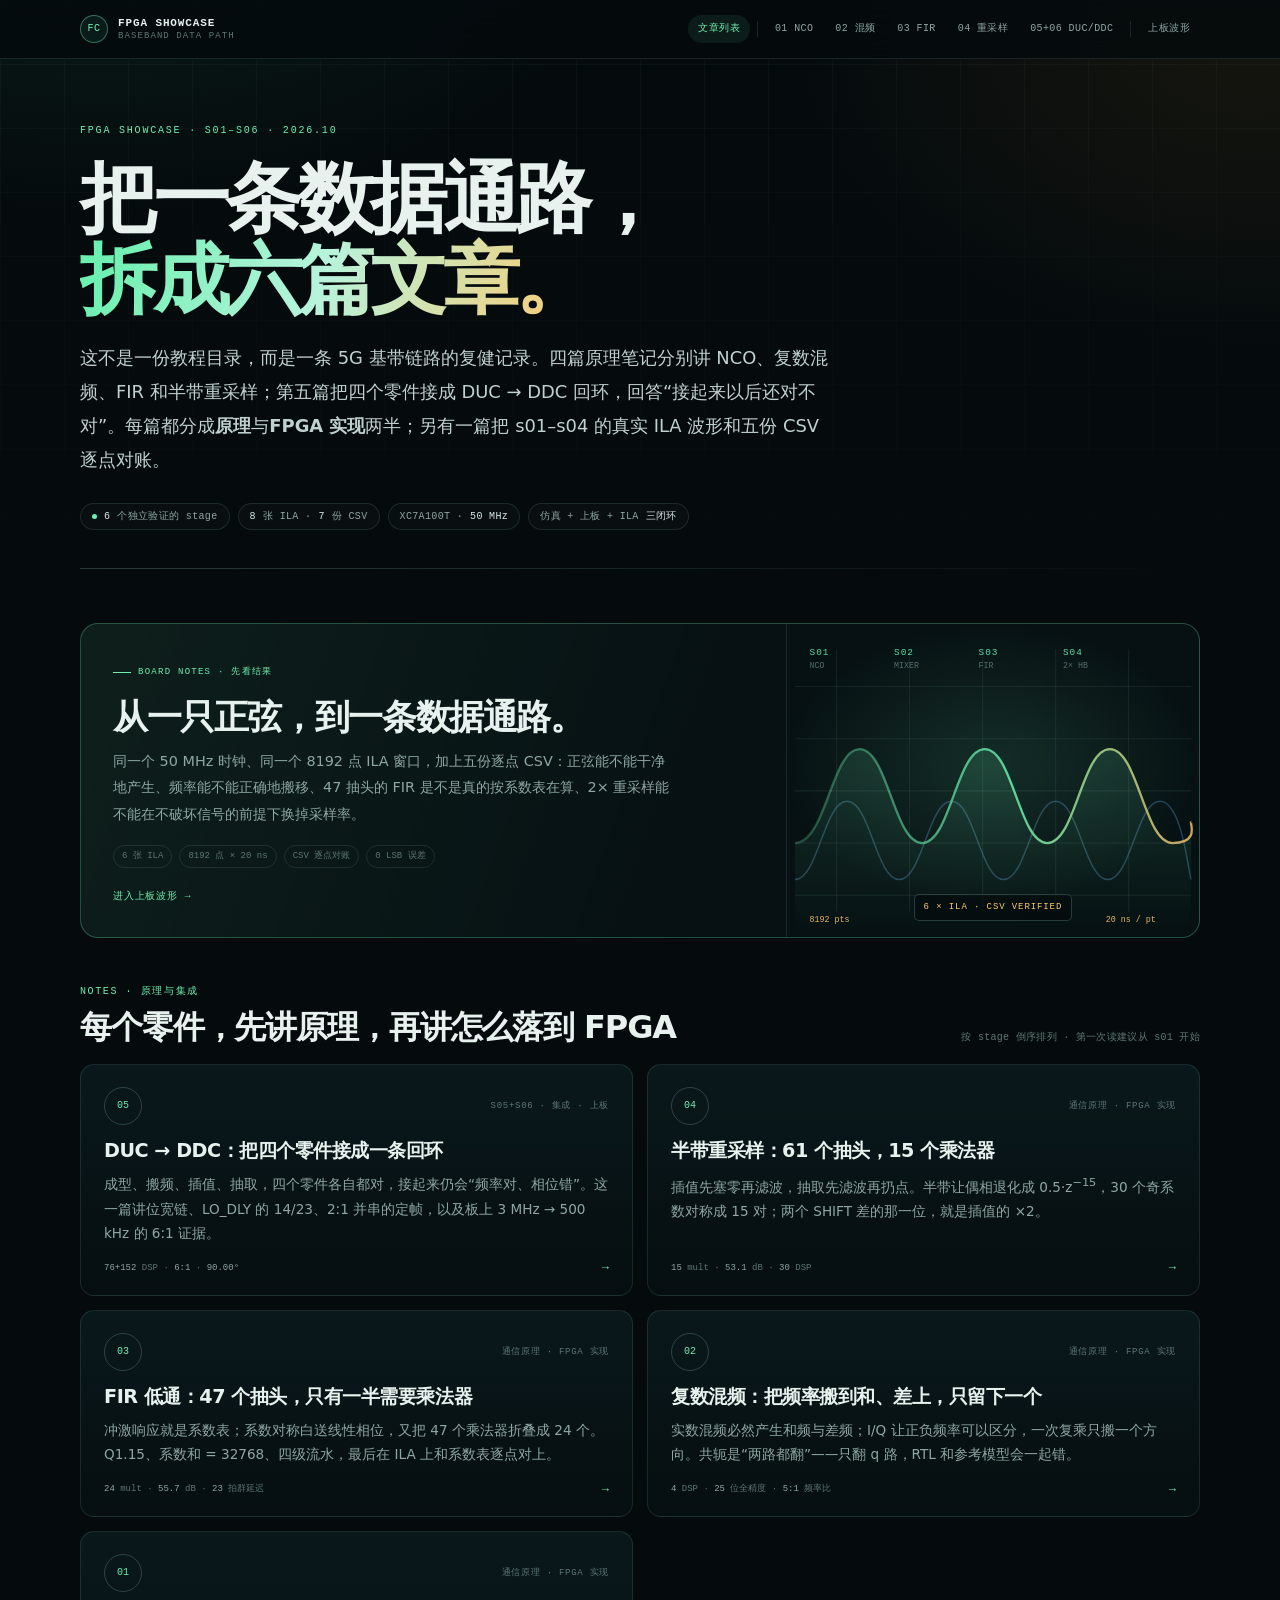
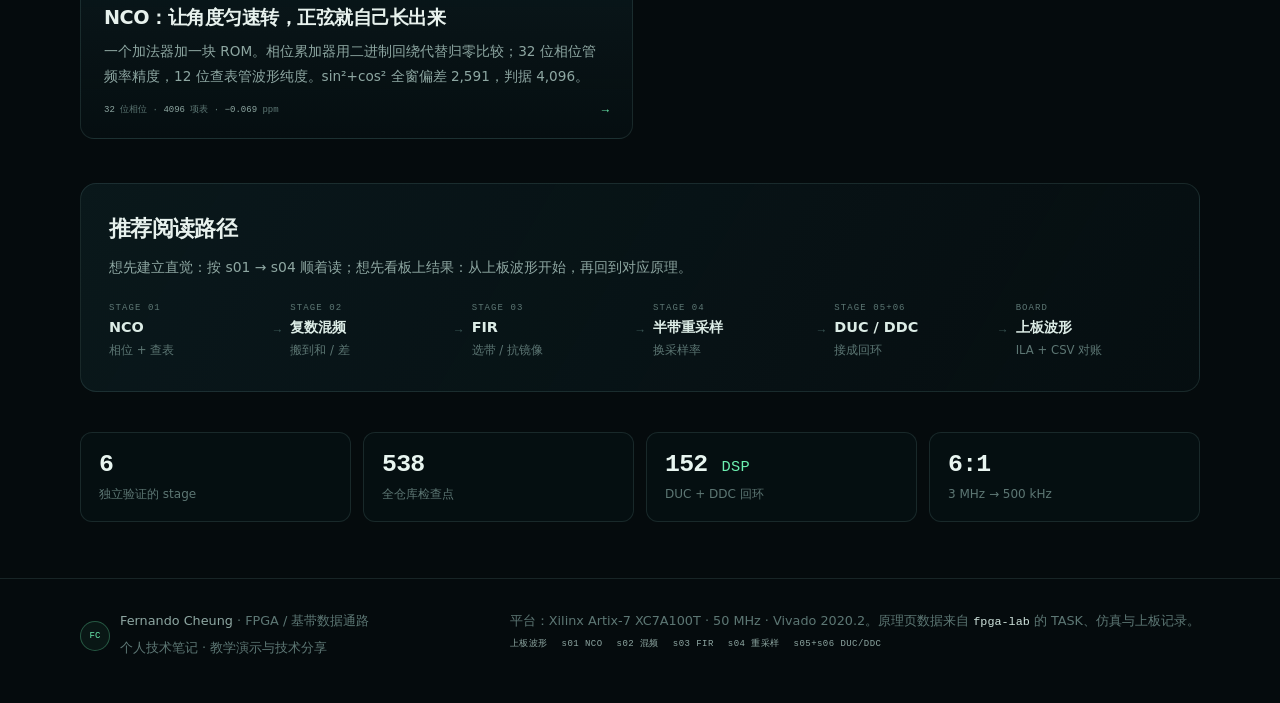
==== commit 831e909f: "feat: add s05+s06 DUC/DDC integration article - new s05.html: DUC → DDC loop, width/latency, LO_DLY " ====
--- a/index.html
+++ b/index.html
@@ -4,7 +4,7 @@
 <meta charset="UTF-8">
 <meta name="viewport" content="width=device-width, initial-scale=1.0">
 <meta name="color-scheme" content="dark">
-<meta name="description" content="FPGA 基带数据通路文章列表：s01 NCO、s02 复数混频、s03 FIR、s04 半带重采样四篇原理笔记，以及 s01–s04 的 ILA 上板波形与 CSV 对账。作者 Fernando Cheung。">
+<meta name="description" content="FPGA 基带数据通路文章列表：s01 NCO、s02 复数混频、s03 FIR、s04 半带重采样四篇原理笔记，s05+s06 DUC/DDC 集成回环，以及 s01–s04 的 ILA 上板波形与 CSV 对账。作者 Fernando Cheung。">
 <meta name="author" content="Fernando Cheung">
 <title>文章列表 · 从一只正弦到一条数据通路 | FPGA Showcase</title>
 <link rel="icon" href="assets/favicon.svg" type="image/svg+xml">
@@ -24,7 +24,8 @@
       <a href="s01.html">01 NCO</a>
       <a href="s02.html">02 混频</a>
       <a href="s03.html">03 FIR</a>
-      <a href="s04.html">04 重采样</a><span class="sep"></span>
+      <a href="s04.html">04 重采样</a>
+      <a href="s05.html">05+06 DUC/DDC</a><span class="sep"></span>
       <a href="showcase.html">上板波形</a>
     </nav>
   </div>
@@ -32,12 +33,12 @@
 
 <section class="home-hero">
   <div class="wrap">
-    <p class="eyebrow">FPGA SHOWCASE · s01–s04 · 2026.10</p>
-    <h1>把一条数据通路，<br><em>拆成五篇文章。</em></h1>
-    <p class="lede">这不是一份教程目录，而是一条 5G 基带链路的复健记录。四篇原理笔记分别讲 NCO、复数混频、FIR 和半带重采样，每篇都分成<strong>通信原理</strong>与<strong>FPGA 实现</strong>两半；另有一篇把 s01–s04 的真实 ILA 波形和五份 CSV 逐点对账，回答“板子上到底跑成了什么样”。</p>
+    <p class="eyebrow">FPGA SHOWCASE · s01–s06 · 2026.10</p>
+    <h1>把一条数据通路，<br><em>拆成六篇文章。</em></h1>
+    <p class="lede">这不是一份教程目录，而是一条 5G 基带链路的复健记录。四篇原理笔记分别讲 NCO、复数混频、FIR 和半带重采样；第五篇把四个零件接成 DUC → DDC 回环，回答“接起来以后还对不对”。每篇都分成<strong>原理</strong>与<strong>FPGA 实现</strong>两半；另有一篇把 s01–s04 的真实 ILA 波形和五份 CSV 逐点对账。</p>
     <div class="meta">
-      <span class="chip"><span class="dot"></span><b>4</b> 个独立验证的 stage</span>
-      <span class="chip"><b>6</b> 张 ILA · <b>5</b> 份 CSV</span>
+      <span class="chip"><span class="dot"></span><b>6</b> 个独立验证的 stage</span>
+      <span class="chip"><b>8</b> 张 ILA · <b>7</b> 份 CSV</span>
       <span class="chip">XC7A100T · <b>50 MHz</b></span>
       <span class="chip">仿真 + 上板 + ILA <b>三闭环</b></span>
     </div>
@@ -93,13 +94,23 @@
 
   <div class="section-head">
     <div>
-      <p class="eyebrow" style="margin:0 0 8px">THEORY NOTES · 四篇原理</p>
+      <p class="eyebrow" style="margin:0 0 8px">NOTES · 原理与集成</p>
       <h2>每个零件，先讲原理，再讲怎么落到 FPGA</h2>
     </div>
     <p>按 stage 倒序排列 · 第一次读建议从 s01 开始</p>
   </div>
 
   <div class="post-list">
+    <a class="post" href="s05.html">
+      <div class="post-top"><span class="post-no">05</span><span class="post-tag">S05+S06 · 集成 · 上板</span></div>
+      <h3>DUC → DDC：把四个零件接成一条回环</h3>
+      <p>成型、搬频、插值、抽取，四个零件各自都对，接起来仍会“频率对、相位错”。这一篇讲位宽链、LO_DLY 的 14/23、2:1 并串的定帧，以及板上 3 MHz → 500 kHz 的 6:1 证据。</p>
+      <div class="post-foot">
+        <span class="keys"><b>76+152</b> DSP · <b>6:1</b> · <b>90.00°</b></span>
+        <span class="arrow">→</span>
+      </div>
+    </a>
+
     <a class="post" href="s04.html">
       <div class="post-top"><span class="post-no">04</span><span class="post-tag">通信原理 · FPGA 实现</span></div>
       <h3>半带重采样：61 个抽头，15 个乘法器</h3>
@@ -153,15 +164,17 @@
       <span class="path-arrow">→</span>
       <a class="path-node" href="s04.html"><span class="step">STAGE 04</span><b>半带重采样</b><small>换采样率</small></a>
       <span class="path-arrow">→</span>
+      <a class="path-node" href="s05.html"><span class="step">STAGE 05+06</span><b>DUC / DDC</b><small>接成回环</small></a>
+      <span class="path-arrow">→</span>
       <a class="path-node" href="showcase.html"><span class="step">BOARD</span><b>上板波形</b><small>ILA + CSV 对账</small></a>
     </div>
   </section>
 
   <div class="stat-row">
-    <div class="stat"><b>4</b><span>独立验证的 stage</span></div>
-    <div class="stat"><b>15</b><span>半带乘法器 / 方向</span></div>
-    <div class="stat"><b>1991</b><span>级联冲激响应峰值</span></div>
-    <div class="stat"><b>30 <small>DSP</small></b><span>插值 + 抽取两个方向</span></div>
+    <div class="stat"><b>6</b><span>独立验证的 stage</span></div>
+    <div class="stat"><b>538</b><span>全仓库检查点</span></div>
+    <div class="stat"><b>152 <small>DSP</small></b><span>DUC + DDC 回环</span></div>
+    <div class="stat"><b>6:1</b><span>3 MHz → 500 kHz</span></div>
   </div>
 
 </main>
@@ -183,6 +196,7 @@
         <a href="s02.html">s02 混频</a>
         <a href="s03.html">s03 FIR</a>
         <a href="s04.html">s04 重采样</a>
+        <a href="s05.html">s05+s06 DUC/DDC</a>
       </div>
     </div>
   </div>
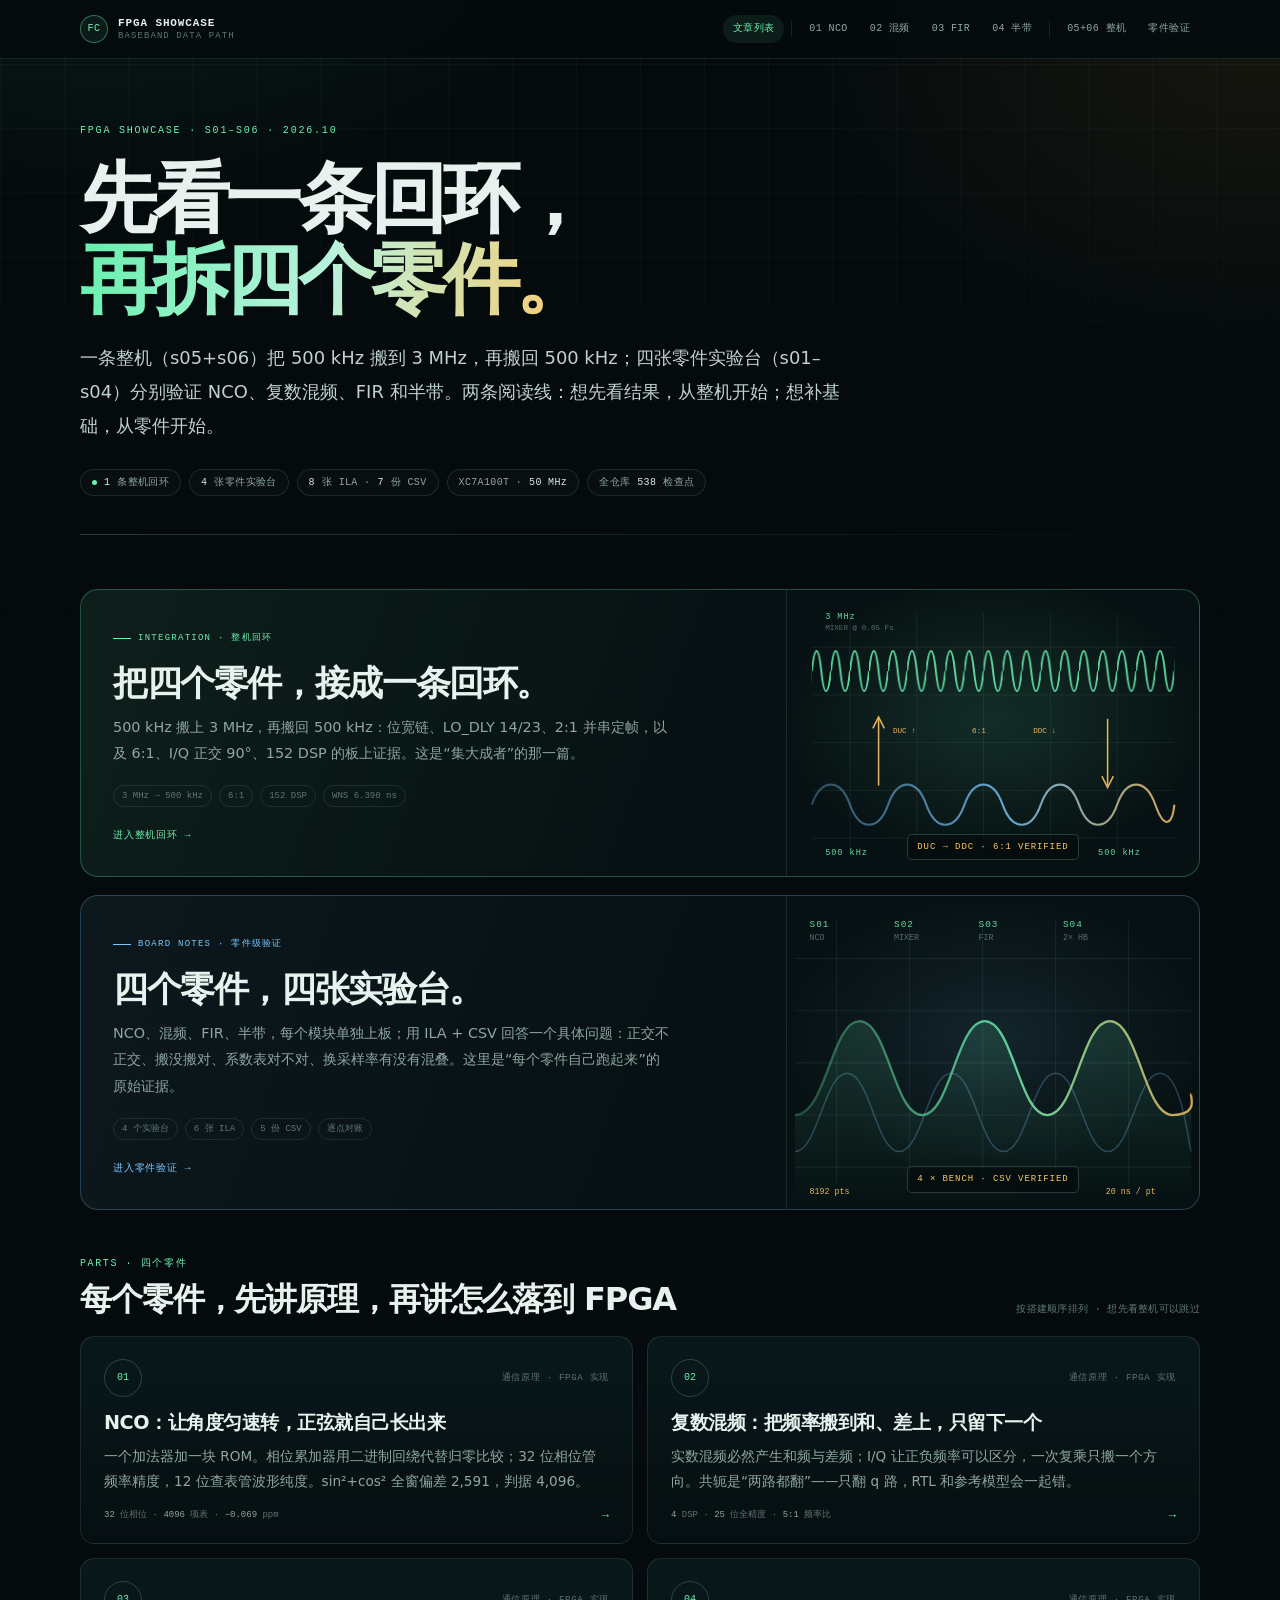
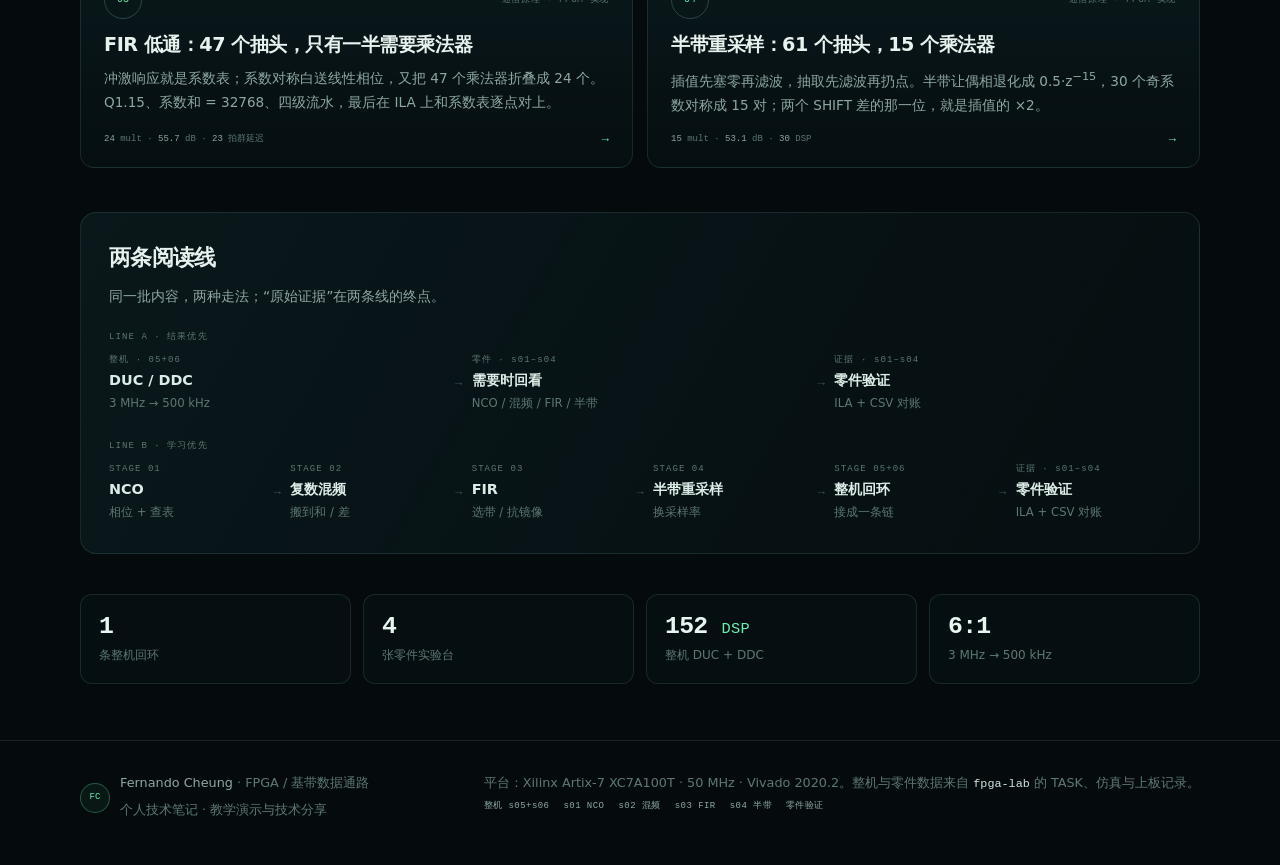
==== commit 4564412f: "feat: dual-feature homepage (integration + parts verification) - index: s05+s06 integration feature " ====
--- a/index.html
+++ b/index.html
@@ -4,9 +4,9 @@
 <meta charset="UTF-8">
 <meta name="viewport" content="width=device-width, initial-scale=1.0">
 <meta name="color-scheme" content="dark">
-<meta name="description" content="FPGA 基带数据通路文章列表：s01 NCO、s02 复数混频、s03 FIR、s04 半带重采样四篇原理笔记，s05+s06 DUC/DDC 集成回环，以及 s01–s04 的 ILA 上板波形与 CSV 对账。作者 Fernando Cheung。">
+<meta name="description" content="FPGA 基带数据通路：s05+s06 整机 DUC/DDC 回环，s01–s04 四个零件的原理与单模块上板验证。一条回环，四张实验台。作者 Fernando Cheung。">
 <meta name="author" content="Fernando Cheung">
-<title>文章列表 · 从一只正弦到一条数据通路 | FPGA Showcase</title>
+<title>一条回环，四张实验台 | FPGA Showcase</title>
 <link rel="icon" href="assets/favicon.svg" type="image/svg+xml">
 <meta name="theme-color" content="#050b0d">
 <link rel="stylesheet" href="assets/site.css">
@@ -24,9 +24,9 @@
       <a href="s01.html">01 NCO</a>
       <a href="s02.html">02 混频</a>
       <a href="s03.html">03 FIR</a>
-      <a href="s04.html">04 重采样</a>
-      <a href="s05.html">05+06 DUC/DDC</a><span class="sep"></span>
-      <a href="showcase.html">上板波形</a>
+      <a href="s04.html">04 半带</a><span class="sep"></span>
+      <a href="s05.html">05+06 整机</a>
+      <a href="showcase.html">零件验证</a>
     </nav>
   </div>
 </header>
@@ -34,13 +34,14 @@
 <section class="home-hero">
   <div class="wrap">
     <p class="eyebrow">FPGA SHOWCASE · s01–s06 · 2026.10</p>
-    <h1>把一条数据通路，<br><em>拆成六篇文章。</em></h1>
-    <p class="lede">这不是一份教程目录，而是一条 5G 基带链路的复健记录。四篇原理笔记分别讲 NCO、复数混频、FIR 和半带重采样；第五篇把四个零件接成 DUC → DDC 回环，回答“接起来以后还对不对”。每篇都分成<strong>原理</strong>与<strong>FPGA 实现</strong>两半；另有一篇把 s01–s04 的真实 ILA 波形和五份 CSV 逐点对账。</p>
+    <h1>先看一条回环，<br><em>再拆四个零件。</em></h1>
+    <p class="lede">一条整机（s05+s06）把 500 kHz 搬到 3 MHz，再搬回 500 kHz；四张零件实验台（s01–s04）分别验证 NCO、复数混频、FIR 和半带。两条阅读线：想先看结果，从整机开始；想补基础，从零件开始。</p>
     <div class="meta">
-      <span class="chip"><span class="dot"></span><b>6</b> 个独立验证的 stage</span>
+      <span class="chip"><span class="dot"></span><b>1</b> 条整机回环</span>
+      <span class="chip"><b>4</b> 张零件实验台</span>
       <span class="chip"><b>8</b> 张 ILA · <b>7</b> 份 CSV</span>
       <span class="chip">XC7A100T · <b>50 MHz</b></span>
-      <span class="chip">仿真 + 上板 + ILA <b>三闭环</b></span>
+      <span class="chip">全仓库 <b>538</b> 检查点</span>
     </div>
     <div class="home-rule"></div>
   </div>
@@ -48,65 +49,139 @@
 
 <main class="wrap">
 
-  <a class="feature" href="showcase.html" aria-label="阅读 s01–s04 上板波形展示">
-    <div class="feature-main">
-      <span class="flag">BOARD NOTES · 先看结果</span>
-      <h2>从一只正弦，到一条数据通路。</h2>
-      <p>同一个 50 MHz 时钟、同一个 8192 点 ILA 窗口，加上五份逐点 CSV：正弦能不能干净地产生、频率能不能正确地搬移、47 抽头的 FIR 是不是真的按系数表在算、2× 重采样能不能在不破坏信号的前提下换掉采样率。</p>
-      <div class="feature-meta">
-        <span>6 张 ILA</span><span>8192 点 × 20 ns</span><span>CSV 逐点对账</span><span>0 LSB 误差</span>
-      </div>
-      <span class="go">进入上板波形 →</span>
-    </div>
-    <div class="feature-visual" aria-hidden="true">
-      <svg viewBox="0 0 380 300" xmlns="http://www.w3.org/2000/svg">
-        <defs>
-          <linearGradient id="trace" x1="0" y1="0" x2="1" y2="0">
-            <stop offset="0" stop-color="#6cf0b0" stop-opacity=".25"/>
-            <stop offset=".55" stop-color="#6cf0b0" stop-opacity=".95"/>
-            <stop offset="1" stop-color="#ffc768" stop-opacity=".9"/>
-          </linearGradient>
-          <linearGradient id="fade" x1="0" y1="0" x2="0" y2="1">
-            <stop offset="0" stop-color="#6cf0b0" stop-opacity=".16"/>
-            <stop offset="1" stop-color="#6cf0b0" stop-opacity="0"/>
-          </linearGradient>
-        </defs>
-        <g stroke="#85b8b2" stroke-opacity=".12">
-          <path d="M0 60H380M0 110H380M0 160H380M0 210H380M0 260H380"/>
-          <path d="M40 24V276M110 24V276M180 24V276M250 24V276M320 24V276"/>
-        </g>
-        <path d="M0 245 C 22 245, 28 170, 50 170 S 78 245, 100 245 S 128 170, 150 170 S 178 245, 200 245 S 228 170, 250 170 S 278 245, 300 245 S 328 170, 350 170 S 378 245, 380 245" fill="none" stroke="#7bc8ff" stroke-opacity=".3" stroke-width="1.4"/>
-        <path d="M0 210 C 30 210, 35 120, 62 120 S 95 210, 122 210 S 155 120, 182 120 S 215 210, 242 210 S 275 120, 302 120 S 335 210, 362 210 S 378 190, 380 190" fill="none" stroke="url(#trace)" stroke-width="2.2"/>
-        <path d="M0 210 C 30 210, 35 120, 62 120 S 95 210, 122 210 S 155 120, 182 120 S 215 210, 242 210 S 275 120, 302 120 S 335 210, 362 210 S 378 190, 380 190 L380 300 L0 300 Z" fill="url(#fade)"/>
-        <g fill="#6cf0b0" font-family="ui-monospace,Menlo,monospace" font-size="9" letter-spacing="1">
-          <text x="14" y="30">S01</text><text x="95" y="30">S02</text><text x="176" y="30">S03</text><text x="257" y="30">S04</text>
-        </g>
-        <g fill="#5d7774" font-family="ui-monospace,Menlo,monospace" font-size="8">
-          <text x="14" y="42">NCO</text><text x="95" y="42">MIXER</text><text x="176" y="42">FIR</text><text x="257" y="42">2× HB</text>
-        </g>
-        <g fill="#ffc768" font-family="ui-monospace,Menlo,monospace" font-size="8">
-          <text x="14" y="286">8192 pts</text><text x="298" y="286">20 ns / pt</text>
-        </g>
-      </svg>
-      <span class="stamp">6 × ILA · CSV VERIFIED</span>
-    </div>
-  </a>
+  <div class="feature-pair">
+
+    <a class="feature" href="s05.html" aria-label="阅读 s05+s06 整机 DUC/DDC 回环">
+      <div class="feature-main">
+        <span class="flag">INTEGRATION · 整机回环</span>
+        <h2>把四个零件，接成一条回环。</h2>
+        <p>500 kHz 搬上 3 MHz，再搬回 500 kHz：位宽链、LO_DLY 14/23、2:1 并串定帧，以及 6:1、I/Q 正交 90°、152 DSP 的板上证据。这是“集大成者”的那一篇。</p>
+        <div class="feature-meta">
+          <span>3 MHz → 500 kHz</span><span>6:1</span><span>152 DSP</span><span>WNS 6.390 ns</span>
+        </div>
+        <span class="go">进入整机回环 →</span>
+      </div>
+      <div class="feature-visual" aria-hidden="true">
+        <svg viewBox="0 0 380 300" xmlns="http://www.w3.org/2000/svg">
+          <defs>
+            <pattern id="loop-fast" width="20" height="56" patternUnits="userSpaceOnUse" x="0" y="57">
+              <path d="M0 28 C 3 0, 7 0, 10 28 S 17 56, 20 28" fill="none" stroke="#6cf0b0" stroke-width="2"/>
+            </pattern>
+            <linearGradient id="loop-slow" x1="0" y1="0" x2="1" y2="0">
+              <stop offset="0" stop-color="#7bc8ff" stop-opacity=".35"/>
+              <stop offset=".55" stop-color="#7bc8ff" stop-opacity=".9"/>
+              <stop offset="1" stop-color="#ffc768" stop-opacity=".9"/>
+            </linearGradient>
+          </defs>
+          <g stroke="#85b8b2" stroke-opacity=".12">
+            <path d="M0 60H380M0 110H380M0 160H380M0 210H380M0 260H380"/>
+            <path d="M40 24V276M110 24V276M180 24V276M250 24V276M320 24V276"/>
+          </g>
+          <rect x="0" y="57" width="380" height="56" fill="url(#loop-fast)"/>
+          <path d="M0 225 C 10 197, 30 197, 40 225 S 70 253, 80 225 S 110 197, 120 225 S 150 253, 160 225 S 190 197, 200 225 S 230 253, 240 225 S 270 197, 280 225 S 310 253, 320 225 S 350 197, 360 225 S 378 245, 380 225" fill="none" stroke="url(#loop-slow)" stroke-width="2.2"/>
+          <g stroke="#ffc768" stroke-width="1.6" fill="none">
+            <path d="M70 205 L70 135"/><path d="M64 145 L70 133 L76 145"/>
+            <path d="M310 135 L310 205"/><path d="M304 195 L310 207 L316 195"/>
+          </g>
+          <g fill="#6cf0b0" font-family="ui-monospace,Menlo,monospace" font-size="9" letter-spacing="1">
+            <text x="14" y="30">3 MHz</text>
+            <text x="14" y="278">500 kHz</text>
+            <text x="300" y="278">500 kHz</text>
+          </g>
+          <g fill="#ffc768" font-family="ui-monospace,Menlo,monospace" font-size="8">
+            <text x="85" y="150">DUC ↑</text>
+            <text x="232" y="150">DDC ↓</text>
+            <text x="168" y="150">6:1</text>
+          </g>
+          <g fill="#5d7774" font-family="ui-monospace,Menlo,monospace" font-size="8">
+            <text x="14" y="42">MIXER @ 0.05 Fs</text>
+          </g>
+        </svg>
+        <span class="stamp">DUC → DDC · 6:1 VERIFIED</span>
+      </div>
+    </a>
+
+    <a class="feature feature-parts" href="showcase.html" aria-label="阅读 s01–s04 零件级上板验证">
+      <div class="feature-main">
+        <span class="flag">BOARD NOTES · 零件级验证</span>
+        <h2>四个零件，四张实验台。</h2>
+        <p>NCO、混频、FIR、半带，每个模块单独上板；用 ILA + CSV 回答一个具体问题：正交不正交、搬没搬对、系数表对不对、换采样率有没有混叠。这里是“每个零件自己跑起来”的原始证据。</p>
+        <div class="feature-meta">
+          <span>4 个实验台</span><span>6 张 ILA</span><span>5 份 CSV</span><span>逐点对账</span>
+        </div>
+        <span class="go">进入零件验证 →</span>
+      </div>
+      <div class="feature-visual" aria-hidden="true">
+        <svg viewBox="0 0 380 300" xmlns="http://www.w3.org/2000/svg">
+          <defs>
+            <linearGradient id="trace" x1="0" y1="0" x2="1" y2="0">
+              <stop offset="0" stop-color="#6cf0b0" stop-opacity=".25"/>
+              <stop offset=".55" stop-color="#6cf0b0" stop-opacity=".95"/>
+              <stop offset="1" stop-color="#ffc768" stop-opacity=".9"/>
+            </linearGradient>
+            <linearGradient id="fade" x1="0" y1="0" x2="0" y2="1">
+              <stop offset="0" stop-color="#6cf0b0" stop-opacity=".16"/>
+              <stop offset="1" stop-color="#6cf0b0" stop-opacity="0"/>
+            </linearGradient>
+          </defs>
+          <g stroke="#85b8b2" stroke-opacity=".12">
+            <path d="M0 60H380M0 110H380M0 160H380M0 210H380M0 260H380"/>
+            <path d="M40 24V276M110 24V276M180 24V276M250 24V276M320 24V276"/>
+          </g>
+          <path d="M0 245 C 22 245, 28 170, 50 170 S 78 245, 100 245 S 128 170, 150 170 S 178 245, 200 245 S 228 170, 250 170 S 278 245, 300 245 S 328 170, 350 170 S 378 245, 380 245" fill="none" stroke="#7bc8ff" stroke-opacity=".3" stroke-width="1.4"/>
+          <path d="M0 210 C 30 210, 35 120, 62 120 S 95 210, 122 210 S 155 120, 182 120 S 215 210, 242 210 S 275 120, 302 120 S 335 210, 362 210 S 378 190, 380 190" fill="none" stroke="url(#trace)" stroke-width="2.2"/>
+          <path d="M0 210 C 30 210, 35 120, 62 120 S 95 210, 122 210 S 155 120, 182 120 S 215 210, 242 210 S 275 120, 302 120 S 335 210, 362 210 S 378 190, 380 190 L380 300 L0 300 Z" fill="url(#fade)"/>
+          <g fill="#6cf0b0" font-family="ui-monospace,Menlo,monospace" font-size="9" letter-spacing="1">
+            <text x="14" y="30">S01</text><text x="95" y="30">S02</text><text x="176" y="30">S03</text><text x="257" y="30">S04</text>
+          </g>
+          <g fill="#5d7774" font-family="ui-monospace,Menlo,monospace" font-size="8">
+            <text x="14" y="42">NCO</text><text x="95" y="42">MIXER</text><text x="176" y="42">FIR</text><text x="257" y="42">2× HB</text>
+          </g>
+          <g fill="#ffc768" font-family="ui-monospace,Menlo,monospace" font-size="8">
+            <text x="14" y="286">8192 pts</text><text x="298" y="286">20 ns / pt</text>
+          </g>
+        </svg>
+        <span class="stamp">4 × BENCH · CSV VERIFIED</span>
+      </div>
+    </a>
+
+  </div>
 
   <div class="section-head">
     <div>
-      <p class="eyebrow" style="margin:0 0 8px">NOTES · 原理与集成</p>
+      <p class="eyebrow" style="margin:0 0 8px">PARTS · 四个零件</p>
       <h2>每个零件，先讲原理，再讲怎么落到 FPGA</h2>
     </div>
-    <p>按 stage 倒序排列 · 第一次读建议从 s01 开始</p>
+    <p>按搭建顺序排列 · 想先看整机可以跳过</p>
   </div>
 
   <div class="post-list">
-    <a class="post" href="s05.html">
-      <div class="post-top"><span class="post-no">05</span><span class="post-tag">S05+S06 · 集成 · 上板</span></div>
-      <h3>DUC → DDC：把四个零件接成一条回环</h3>
-      <p>成型、搬频、插值、抽取，四个零件各自都对，接起来仍会“频率对、相位错”。这一篇讲位宽链、LO_DLY 的 14/23、2:1 并串的定帧，以及板上 3 MHz → 500 kHz 的 6:1 证据。</p>
-      <div class="post-foot">
-        <span class="keys"><b>76+152</b> DSP · <b>6:1</b> · <b>90.00°</b></span>
+    <a class="post" href="s01.html">
+      <div class="post-top"><span class="post-no">01</span><span class="post-tag">通信原理 · FPGA 实现</span></div>
+      <h3>NCO：让角度匀速转，正弦就自己长出来</h3>
+      <p>一个加法器加一块 ROM。相位累加器用二进制回绕代替归零比较；32 位相位管频率精度，12 位查表管波形纯度。sin²+cos² 全窗偏差 2,591，判据 4,096。</p>
+      <div class="post-foot">
+        <span class="keys"><b>32</b> 位相位 · <b>4096</b> 项表 · <b>−0.069</b> ppm</span>
+        <span class="arrow">→</span>
+      </div>
+    </a>
+
+    <a class="post" href="s02.html">
+      <div class="post-top"><span class="post-no">02</span><span class="post-tag">通信原理 · FPGA 实现</span></div>
+      <h3>复数混频：把频率搬到和、差上，只留下一个</h3>
+      <p>实数混频必然产生和频与差频；I/Q 让正负频率可以区分，一次复乘只搬一个方向。共轭是“两路都翻”——只翻 q 路，RTL 和参考模型会一起错。</p>
+      <div class="post-foot">
+        <span class="keys"><b>4</b> DSP · <b>25</b> 位全精度 · <b>5:1</b> 频率比</span>
+        <span class="arrow">→</span>
+      </div>
+    </a>
+
+    <a class="post" href="s03.html">
+      <div class="post-top"><span class="post-no">03</span><span class="post-tag">通信原理 · FPGA 实现</span></div>
+      <h3>FIR 低通：47 个抽头，只有一半需要乘法器</h3>
+      <p>冲激响应就是系数表；系数对称白送线性相位，又把 47 个乘法器折叠成 24 个。Q1.15、系数和 = 32768、四级流水，最后在 ILA 上和系数表逐点对上。</p>
+      <div class="post-foot">
+        <span class="keys"><b>24</b> mult · <b>55.7</b> dB · <b>23</b> 拍群延迟</span>
         <span class="arrow">→</span>
       </div>
     </a>
@@ -120,41 +195,22 @@
         <span class="arrow">→</span>
       </div>
     </a>
-
-    <a class="post" href="s03.html">
-      <div class="post-top"><span class="post-no">03</span><span class="post-tag">通信原理 · FPGA 实现</span></div>
-      <h3>FIR 低通：47 个抽头，只有一半需要乘法器</h3>
-      <p>冲激响应就是系数表；系数对称白送线性相位，又把 47 个乘法器折叠成 24 个。Q1.15、系数和 = 32768、四级流水，最后在 ILA 上和系数表逐点对上。</p>
-      <div class="post-foot">
-        <span class="keys"><b>24</b> mult · <b>55.7</b> dB · <b>23</b> 拍群延迟</span>
-        <span class="arrow">→</span>
-      </div>
-    </a>
-
-    <a class="post" href="s02.html">
-      <div class="post-top"><span class="post-no">02</span><span class="post-tag">通信原理 · FPGA 实现</span></div>
-      <h3>复数混频：把频率搬到和、差上，只留下一个</h3>
-      <p>实数混频必然产生和频与差频；I/Q 让正负频率可以区分，一次复乘只搬一个方向。共轭是“两路都翻”——只翻 q 路，RTL 和参考模型会一起错。</p>
-      <div class="post-foot">
-        <span class="keys"><b>4</b> DSP · <b>25</b> 位全精度 · <b>5:1</b> 频率比</span>
-        <span class="arrow">→</span>
-      </div>
-    </a>
-
-    <a class="post" href="s01.html">
-      <div class="post-top"><span class="post-no">01</span><span class="post-tag">通信原理 · FPGA 实现</span></div>
-      <h3>NCO：让角度匀速转，正弦就自己长出来</h3>
-      <p>一个加法器加一块 ROM。相位累加器用二进制回绕代替归零比较；32 位相位管频率精度，12 位查表管波形纯度。sin²+cos² 全窗偏差 2,591，判据 4,096。</p>
-      <div class="post-foot">
-        <span class="keys"><b>32</b> 位相位 · <b>4096</b> 项表 · <b>−0.069</b> ppm</span>
-        <span class="arrow">→</span>
-      </div>
-    </a>
   </div>
 
   <section class="path">
-    <h2>推荐阅读路径</h2>
-    <p>想先建立直觉：按 s01 → s04 顺着读；想先看板上结果：从上板波形开始，再回到对应原理。</p>
+    <h2>两条阅读线</h2>
+    <p>同一批内容，两种走法；“原始证据”在两条线的终点。</p>
+
+    <p class="path-line-label">LINE A · 结果优先</p>
+    <div class="path-track">
+      <a class="path-node" href="s05.html"><span class="step">整机 · 05+06</span><b>DUC / DDC</b><small>3 MHz → 500 kHz</small></a>
+      <span class="path-arrow">→</span>
+      <a class="path-node" href="s01.html"><span class="step">零件 · s01–s04</span><b>需要时回看</b><small>NCO / 混频 / FIR / 半带</small></a>
+      <span class="path-arrow">→</span>
+      <a class="path-node" href="showcase.html"><span class="step">证据 · s01–s04</span><b>零件验证</b><small>ILA + CSV 对账</small></a>
+    </div>
+
+    <p class="path-line-label">LINE B · 学习优先</p>
     <div class="path-track">
       <a class="path-node" href="s01.html"><span class="step">STAGE 01</span><b>NCO</b><small>相位 + 查表</small></a>
       <span class="path-arrow">→</span>
@@ -164,16 +220,16 @@
       <span class="path-arrow">→</span>
       <a class="path-node" href="s04.html"><span class="step">STAGE 04</span><b>半带重采样</b><small>换采样率</small></a>
       <span class="path-arrow">→</span>
-      <a class="path-node" href="s05.html"><span class="step">STAGE 05+06</span><b>DUC / DDC</b><small>接成回环</small></a>
-      <span class="path-arrow">→</span>
-      <a class="path-node" href="showcase.html"><span class="step">BOARD</span><b>上板波形</b><small>ILA + CSV 对账</small></a>
+      <a class="path-node" href="s05.html"><span class="step">STAGE 05+06</span><b>整机回环</b><small>接成一条链</small></a>
+      <span class="path-arrow">→</span>
+      <a class="path-node" href="showcase.html"><span class="step">证据 · s01–s04</span><b>零件验证</b><small>ILA + CSV 对账</small></a>
     </div>
   </section>
 
   <div class="stat-row">
-    <div class="stat"><b>6</b><span>独立验证的 stage</span></div>
-    <div class="stat"><b>538</b><span>全仓库检查点</span></div>
-    <div class="stat"><b>152 <small>DSP</small></b><span>DUC + DDC 回环</span></div>
+    <div class="stat"><b>1</b><span>条整机回环</span></div>
+    <div class="stat"><b>4</b><span>张零件实验台</span></div>
+    <div class="stat"><b>152 <small>DSP</small></b><span>整机 DUC + DDC</span></div>
     <div class="stat"><b>6:1</b><span>3 MHz → 500 kHz</span></div>
   </div>
 
@@ -189,14 +245,14 @@
       </div>
     </div>
     <div>
-      <p>平台：Xilinx Artix-7 XC7A100T · 50 MHz · Vivado 2020.2。原理页数据来自 <code>fpga-lab</code> 的 TASK、仿真与上板记录。</p>
+      <p>平台：Xilinx Artix-7 XC7A100T · 50 MHz · Vivado 2020.2。整机与零件数据来自 <code>fpga-lab</code> 的 TASK、仿真与上板记录。</p>
       <div class="foot-links">
-        <a href="showcase.html">上板波形</a>
+        <a href="s05.html">整机 s05+s06</a>
         <a href="s01.html">s01 NCO</a>
         <a href="s02.html">s02 混频</a>
         <a href="s03.html">s03 FIR</a>
-        <a href="s04.html">s04 重采样</a>
-        <a href="s05.html">s05+s06 DUC/DDC</a>
+        <a href="s04.html">s04 半带</a>
+        <a href="showcase.html">零件验证</a>
       </div>
     </div>
   </div>
--- a/assets/site.css
+++ b/assets/site.css
@@ -337,6 +337,19 @@
 .feature-visual svg{width:100%;height:100%;position:absolute;inset:0;opacity:.9}
 .feature-visual .stamp{position:relative;z-index:1;margin:16px;padding:6px 9px;border:1px solid var(--line-strong);border-radius:5px;background:rgba(5,11,13,.66);color:var(--amber);font:9px/1.4 var(--mono);letter-spacing:.1em}
 
+/* 双 feature：整机（绿）+ 零件验证（蓝） */
+.feature-pair{display:grid;gap:18px;margin:24px 0 46px}
+.feature-pair .feature{margin:0}
+.feature.feature-parts{
+  border-color:rgba(123,200,255,.26);
+  background:linear-gradient(110deg,rgba(123,200,255,.07),rgba(8,20,23,.7) 55%);
+}
+.feature.feature-parts:hover{border-color:rgba(123,200,255,.46)}
+.feature.feature-parts .flag{color:var(--blue)}
+.feature.feature-parts .flag::before{background:var(--blue)}
+.feature.feature-parts .go{color:var(--blue)}
+.feature.feature-parts .feature-visual{background:radial-gradient(300px 200px at 50% 45%,rgba(123,200,255,.10),transparent 70%)}
+
 .section-head{display:flex;align-items:flex-end;justify-content:space-between;gap:20px;margin:0 0 18px;flex-wrap:wrap}
 .section-head h2{margin:0;color:var(--text);font-size:clamp(1.5rem,2.6vw,2rem);letter-spacing:-.035em;line-height:1.2}
 .section-head p{margin:0;color:var(--faint);font:10px/1.6 var(--mono);letter-spacing:.03em}
@@ -364,6 +377,8 @@
 .path h2{margin:0 0 6px;color:var(--text);font-size:1.35rem;letter-spacing:-.03em}
 .path > p{margin:0;color:var(--muted);font-size:.87rem}
 .path-track{display:flex;align-items:center;gap:0;margin-top:22px;overflow-x:auto;padding-bottom:4px}
+.path > p.path-line-label{margin:22px 0 0;color:var(--faint);font:9px/1.5 var(--mono);letter-spacing:.12em;text-transform:uppercase}
+.path > p.path-line-label + .path-track{margin-top:10px}
 .path-node{flex:1 1 0;min-width:130px;text-decoration:none}
 .path-node .step{display:block;color:var(--faint);font:9px/1.4 var(--mono);letter-spacing:.12em}
 .path-node b{display:block;margin-top:3px;color:#dcece6;font-size:.9rem;line-height:1.45}
